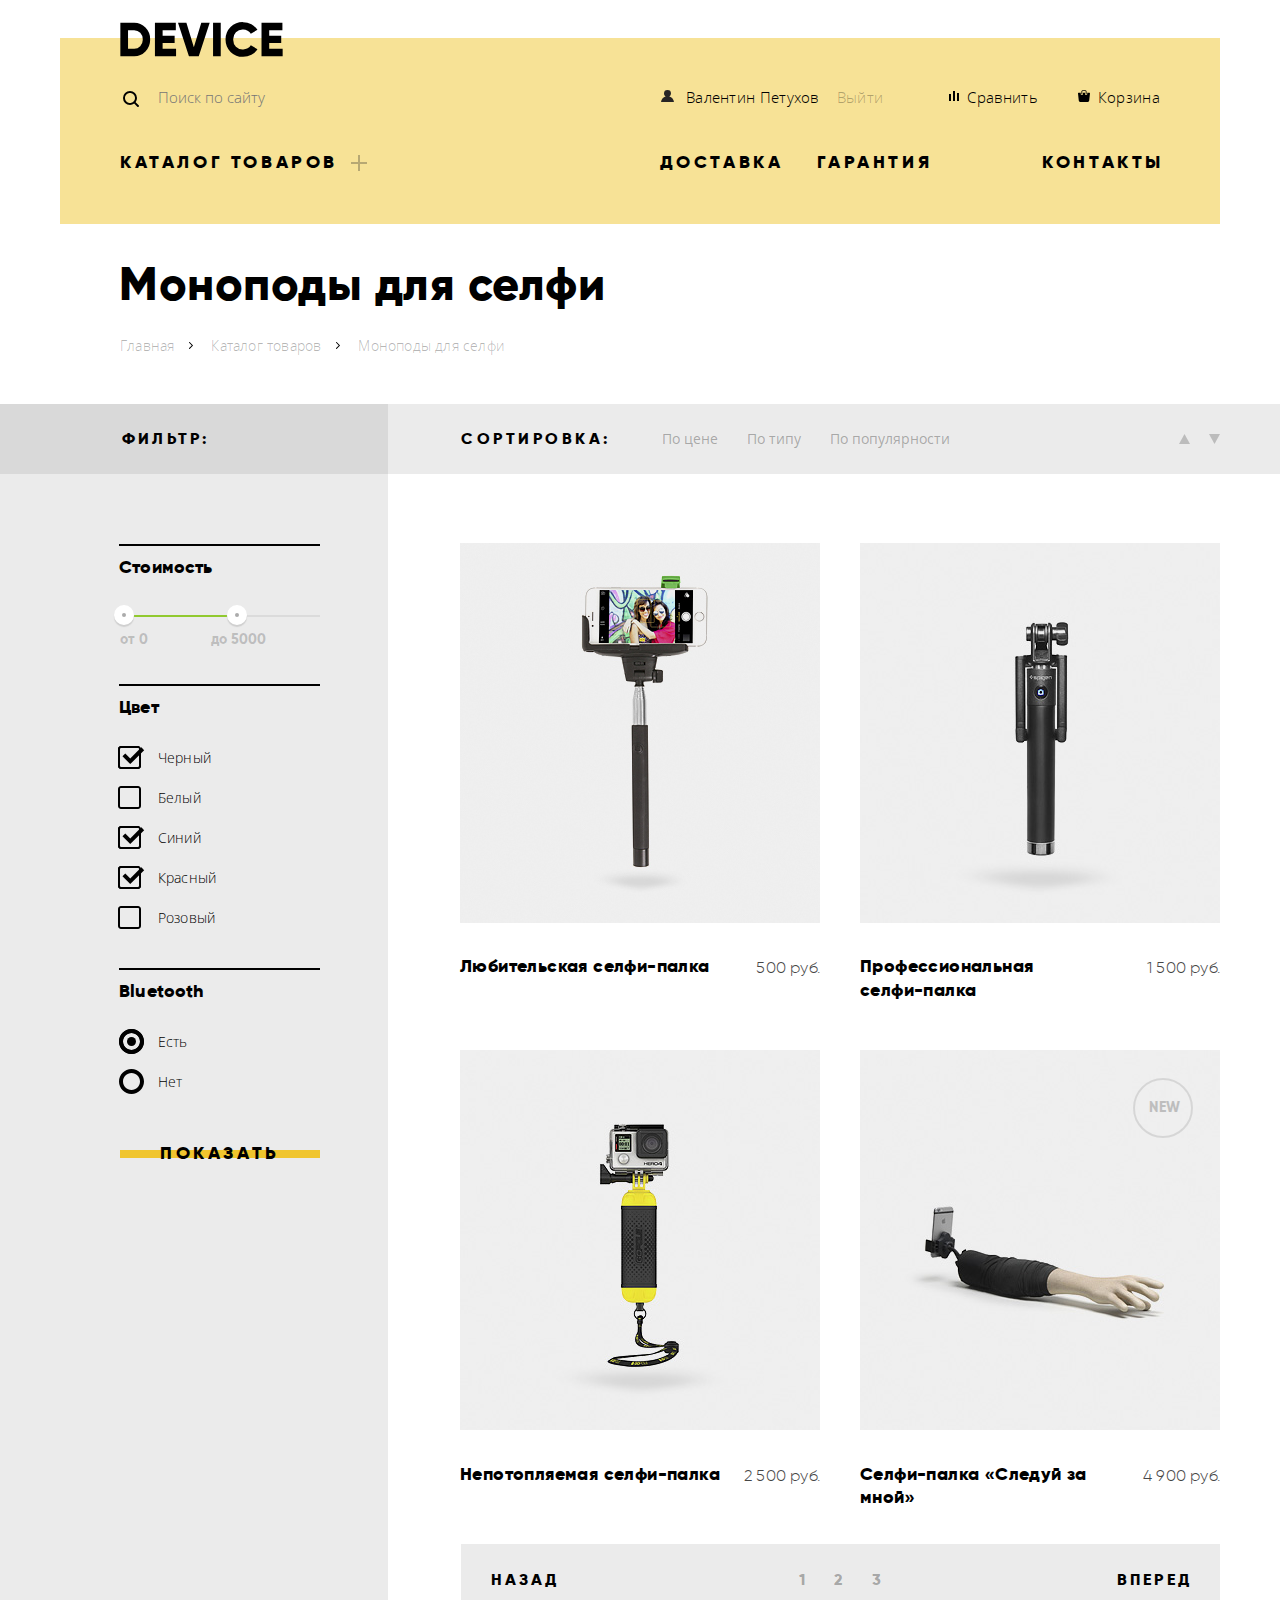
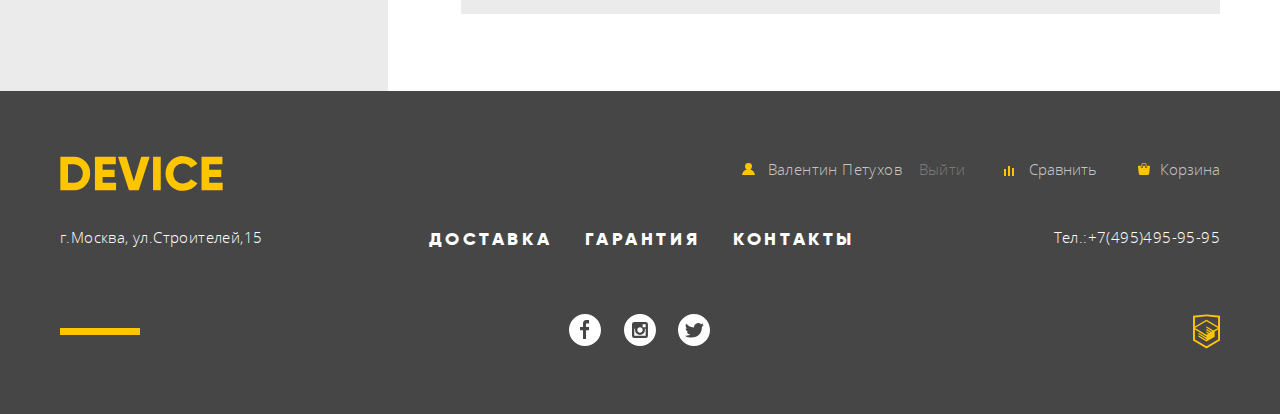
==== catalog.html @ 3aa91e77 "Update catalog.html" ====
<!DOCTYPE html>
<html lang="ru">

<head>
    <meta charset="utf-8">
    <title>Каталог товаров</title>
    <link href="https://fonts.googleapis.com/css?family=Open+Sans:300&display=swap&subset=cyrillic" rel="stylesheet">
    <link href="css/normalize.css" rel="stylesheet">
    <link href="css/style.css" rel="stylesheet">
</head>

<body>
    <header class="header">
        <div class="container-center">
            <nav class="header-navigation">
                <a href="index.html">
                    <img class="catalog-header-logo" src="img/logo-device.svg" width="163" height="35"
                        alt="logo device">
                </a>
                <div class="header-wrapper">
                    <form class="search" action="https://echo.htmlacademy.ru" method="post">
                        <input class="search-main" type="search" id="search-text" placeholder="Поиск по сайту">
                        <button class="search-button" type="submit">Найти</button>
                        <label class="search-label" for="search-text"></label>
                    </form>
                    <ul class="navigation-main">
                        <li class="logged">
                            <a href="user.html">Валентин Петухов</a>
                        </li>
                        <li class="login-entered">
                            <a href="login-enter.html">Выйти</a>
                        </li>
                        <li class="compare">
                            <a href="compare.html">Сравнить</a>
                        </li>
                        <li class="myitems">
                            <a href="myitems.html">Корзина</a>
                        </li>
                    </ul>
                </div>
                <ul class="site-navigation">
                    <li class="site-navigation-current">
                        <a class="site-navigation-current-plus" href="catalog.html">Каталог товаров</a>
                        <ul class="item-catalog-class">
                            <li class="item-catalog-first">
                                <a href="#">Виртуальная реальность</a>
                                <a href="catalog.html">Моноподы для селфи</a>
                                <a href="#">Экшн-камеры</a>
                            </li>
                            <li class="item-catalog-second">
                                <a href="#">Фитнес-браслеты</a>
                                <a href="#">Умные часы</a>
                            </li>
                            <li class="item-catalog-third">
                                <a href="#">Квадрокоптеры</a>
                            </li>
                        </ul>
                    </li>
                    <li class="about-delivery">
                        <a href="delivery.html">Доставка</a>
                    </li>
                    <li class="about-warranty">
                        <a href="warranty.html">Гарантия</a>
                    </li>
                    <li class="about-contacts">
                        <a href="contacts.html">Контакты</a>
                    </li>
                </ul>
            </nav>
        </div>
    </header>
    <main class="catalog-container">
        <div class="pagetree-container">
            <h1 class="page-title">Моноподы для селфи</h1>
            <ul class="pagetree">
                <li>
                    <a href="index.html">Главная</a>
                </li>
                <li>
                    <a href="catalog.html">Каталог товаров</a>
                </li>
                <li class="pagetree-current">
                    <a href="catalog.html">Моноподы для селфи</a>
                </li>
            </ul>
        </div>
        <div class="filters-catalog">
            <div class="filter-sorting-center">
                <div class="filters-name">
                    <b>Фильтр:</b>
                    <ul class="sorting">
                        <li class="sorting-name">
                            <p>Сортировка:</p>
                        </li>
                        <li>
                            <a href="#">По цене</a>
                        </li>
                        <li>
                            <a href="#">По типу</a>
                        </li>
                        <li>
                            <a href="#">По популярности</a>
                        </li>
                    </ul>
                    <div class="sorting-buttons">
                        <a href="#">
                            <svg xmlns="http://www.w3.org/2000/svg" width="11" height="10" viewBox="0 0 11 10">
                                <path d="M5.5 0L0 10h11z" />
                            </svg>
                        </a>
                        <a href="#">
                            <svg xmlns="http://www.w3.org/2000/svg" width="11" height="10" viewBox="0 0 11 10">
                                <path d="M5.5 10L0 0h11" />
                            </svg>
                        </a>
                    </div>
                </div>
            </div>
            <div class="filter-background-container">
                <div class="filters-container">
                    <section class="filters">
                        <h2 class="visually-hidden">Фильтр товаров</h2>
                        <form class="filter" method="get" action="https://echo.htmlacademy.ru">
                            <fieldset class="filter-item">
                                <legend>Стоимость</legend>
                                <div class="range-filter">
                                    <div class="range-controls">
                                        <div class="scale">
                                            <div class="bar"></div>
                                        </div>
                                        <div class="toggle toggle-min"></div>
                                        <div class="toggle toggle-max"></div>
                                    </div>
                                </div>
                                <div class="filter-range-price">
                                    <label class="filter-range-label  filter-range-label-min">от
                                        <input class="filter-range-input" type="text" name="min-price" value="0">
                                    </label>
                                    <label class="filter-range-label  filter-range-label-max">до
                                        <input class="filter-range-input" type="text" name="max-price" value="5000">
                                    </label>
                                </div>
                            </fieldset>
                            <fieldset class="colors">
                                <legend>Цвет</legend>
                                <ul>
                                    <li class="filter-option">
                                        <input class="visually-hidden filter-input filter-input-checkbox"
                                            type="checkbox" name="color" id="color-black" checked>
                                        <label for="color-black">Черный</label>
                                    </li>
                                    <li class="filter-option">
                                        <input class="visually-hidden filter-input filter-input-checkbox"
                                            type="checkbox" name="color" id="color-white">
                                        <label for="color-white">Белый</label>
                                    </li>
                                    <li class="filter-option">
                                        <input class="visually-hidden filter-input filter-input-checkbox"
                                            type="checkbox" name="color" id="color-blue" checked>
                                        <label for="color-blue">Синий</label>
                                    </li>
                                    <li class="filter-option">
                                        <input class="visually-hidden filter-input filter-input-checkbox"
                                            type="checkbox" name="color" id="color-red" checked>
                                        <label for="color-red">Красный</label>
                                    </li>
                                    <li class="filter-option">
                                        <input class="visually-hidden filter-input filter-input-checkbox"
                                            type="checkbox" name="color" id="color-pink">
                                        <label for="color-pink">Розовый</label>
                                    </li>
                                </ul>
                            </fieldset>
                            <fieldset class="bluetooth">
                                <legend>Bluetooth</legend>
                                <ul>
                                    <li class="filter-option">
                                        <input class="visually-hidden filter-input filter-input-radio" type="radio"
                                            name="product-Availability" value="have" id="filter-have" checked>
                                        <label for="filter-have">Есть</label>
                                    </li>
                                    <li class="filter-option">
                                        <input class="visually-hidden filter-input filter-input-radio" type="radio"
                                            name="product-Availability" value="donthave" id="filter-donthave">
                                        <label for="filter-donthave">Нет</label>
                                    </li>
                                </ul>
                            </fieldset>
                            <button type="submit" class="filter-button">
                                Показать
                            </button>
                        </form>
                    </section>
                    <section class="catalog">
                        <h2 class="visually-hidden">Список моноподов для селфи</h2>
                        <ul class="catalog-list">
                            <li class="catalog-item">
                                <p class="catalog-item-image">
                                    <a href="catalog-item.html">
                                        <img src="img/selfie-1.jpg" width="360" height="380"
                                            alt="Любительская селфи-палка">
                                    </a>
                                </p>
                                <div class="catalog-item-hover">
                                    <a class="btn" href="#">В корзину</a>
                                    <a class="catalog-item-add" href="#">Добавить к сравнению</a>
                                </div>
                                <div class="catalog-item-container">
                                    <h3>
                                        <a href="catalog-item.html">Любительская селфи-палка</a>
                                    </h3>
                                    <p class="catalog-item-price">
                                        <b>500 руб.</b>
                                    </p>
                                </div>
                            </li>
                            <li class="catalog-item">
                                <p class="catalog-item-image">
                                    <a href="catalog-item.html">
                                        <img src="img/selfie-2.jpg" width="360" height="380"
                                            alt="Профессиональная селфи-палка">
                                    </a>
                                </p>
                                <div class="catalog-item-hover">
                                    <a class="btn" href="#">В корзину</a>
                                    <a class="catalog-item-add" href="#">Добавить к сравнению</a>
                                </div>
                                <div class="catalog-item-container">
                                    <h3>
                                        <a href="catalog-item.html">Профессиональная<br>селфи-палка</a>
                                    </h3>
                                    <p class="catalog-item-price">
                                        <b>1 500 руб.</b>
                                    </p>
                                </div>
                            </li>
                            <li class="catalog-item">
                                <p class="catalog-item-image">
                                    <a href="catalog-item.html">
                                        <img src="img/selfie-3.jpg" width="360" height="380"
                                            alt="непотопляемая селфи-палка">
                                    </a>
                                </p>
                                <div class="catalog-item-hover">
                                    <a class="btn" href="#">В корзину</a>
                                    <a class="catalog-item-add" href="#">Добавить к сравнению</a>
                                </div>
                                <div class="catalog-item-container">
                                    <h3>
                                        <a href="catalog-item.html">Непотопляемая селфи-палка</a>
                                    </h3>
                                    <p class="catalog-item-price">
                                        <b>2 500 руб.</b>
                                    </p>
                                </div>
                            </li>
                            <li class="catalog-item new">
                                <p class="catalog-item-image">
                                    <a href="catalog-item.html">
                                        <img src="img/selfie-4.jpg" width="360" height="380"
                                            alt="Следуй за мной селфи-палка">
                                    </a>
                                </p>
                                <div class="catalog-item-hover">
                                    <a class="btn" href="#">В корзину</a>
                                    <a class="catalog-item-add" href="#">Добавить к сравнению</a>
                                </div>
                                <div class="catalog-item-container">
                                    <h3>
                                        <a href="catalog-item.html">Селфи-палка «Следуй за<br> мной»</a>
                                    </h3>
                                    <p class="catalog-item-price">
                                        <b>4 900 руб.</b>
                                    </p>
                                </div>
                            </li>
                        </ul>
                        <div class="page-number-container">
                            <ul class="page-number-buttons">
                                <li class="page-controls">
                                    <a class="back">Назад</a>
                                </li>
                                <li>
                                    <ul class="page-number">
                                        <li>
                                            <a href="#">1</a>
                                        </li>
                                        <li>
                                            <a href="#">2</a>
                                        </li>
                                        <li>
                                            <a href="#">3</a>
                                        </li>
                                    </ul>
                                </li>
                                <li class="page-controls">
                                    <a class="forward" href="#">Вперед</a>
                                </li>
                            </ul>
                        </div>
                    </section>
                </div>
            </div>
        </div>
    </main>
    <footer class="main-footer">
        <div class="footer-container-center">
            <div class="footer-navigation">
                <div class="footer-wrapper">
                    <a href="index.html">
                        <svg class="footer-logo footer-logo-catalog" width="163" height="35" xmlns="http://www.w3.org/2000/svg"
                            viewBox="0 0 164 35">
                            <path
                                d="m0.35 0.7v33.6h13.532a15.723 15.723 0 0 0 11.72-4.824 16.464 16.464 0 0 0 4.712-11.976 16.465 16.465 0 0 0-4.712-11.976 15.723 15.723 0 0 0-11.72-4.824zm7.733 26.208v-18.819h5.8a8.648 8.648 0 0 1 6.5 2.568 9.412 9.412 0 0 1 2.489 6.84 9.41 9.41 0 0 1-2.489 6.84 8.646 8.646 0 0 1-6.5 2.568h-5.8zm34.8-5.952h12.082v-7.3h-12.086v-5.567h13.291v-7.389h-21.024v33.6h21.265v-7.392h-13.532v-5.952zm36.343 13.344 11.019-33.6h-8.458l-7.491 24.72-7.491-24.72h-8.457l11.019 33.6zm14.4 0h7.733v-33.6h-7.733zm38.615-1.416a15.514 15.514 0 0 0 6.041-5.688l-6.67-3.84a7.488 7.488 0 0 1-3.165 3.024 9.874 9.874 0 0 1-4.664 1.1 9.594 9.594 0 0 1-7.177-2.736 9.907 9.907 0 0 1-2.682-7.248 9.908 9.908 0 0 1 2.682-7.248 9.594 9.594 0 0 1 7.177-2.736 9.914 9.914 0 0 1 4.64 1.08 7.6 7.6 0 0 1 3.189 3.048l6.67-3.84a15.881 15.881 0 0 0-6.09-5.688 17.419 17.419 0 0 0-8.409-2.088 17.12 17.12 0 0 0-17.592 17.472 17.12 17.12 0 0 0 17.589 17.476 17.519 17.519 0 0 0 8.458-2.088zm17.881-11.928h12.082v-7.3h-12.085v-5.567h13.29v-7.389h-21.022v33.6h21.264v-7.392h-13.532v-5.952z" />
                        </svg>
                    </a>
                    <ul class="footer-first-catalog">
                        <li class="login-entered-footer">
                            <a href="user.html">
                                <svg class="login-entered-footer-img" xmlns="http://www.w3.org/2000/svg" width="13"
                                    height="12" viewBox="0 0 13 12">
                                    <path fill="#ffc600"
                                        d="M.032 12h12.937c-.163-2.643-2.074-4.837-4.671-5.543a3.47 3.47 0 0 0 1.687-2.972 3.485 3.485 0 0 0-6.97 0c0 1.264.68 2.361 1.688 2.972C2.106 7.163.194 9.357.032 12z" />
                                    </svg>
                                Валентин Петухов
                            </a>
                        </li>
                        <li class="login-footer">
                            <a href="login-enter.html">Выйти</a>
                        </li>
                        <li class="compare-footer">
                            <a href="compare.html">
                                <svg class="compare-footer-img" xmlns="http://www.w3.org/2000/svg" width="10"
                                    height="10" viewBox="0 0 10 10">
                                    <path fill="#ffc600" d="M8 2h1.984v8H8zM0 3h1.984v7H0zM4 0h2v10H4z" /></svg>
                                Сравнить
                            </a>
                        </li>
                        <li class="myitems-footer">
                            <a href="myitems.html">
                                <svg class="myitems-footer-img" xmlns="http://www.w3.org/2000/svg" width="12"
                                    height="12" viewBox="0 0 12 12">
                                    <path fill="#ffc600"
                                        d="M11.864 3.017a.429.429 0 0 0-.327-.154H9.225V4.09c0 .563-.484 1.022-1.08 1.022-.594 0-1.078-.458-1.078-1.022V2.863H4.909V4.09c0 .563-.485 1.022-1.08 1.022-.595 0-1.078-.458-1.078-1.022V2.863H.438a.43.43 0 0 0-.327.154.472.472 0 0 0-.108.358l.776 7.134c.015.806.642 1.455 1.411 1.455h7.595c.77 0 1.396-.649 1.411-1.455l.776-7.134a.476.476 0 0 0-.108-.358z" />
                                    <path fill="#ffc600"
                                        d="M3.829 4.499c.239 0 .433-.184.433-.409V1.84c0-.632.672-1.022 1.295-1.022h1.079c.655 0 1.078.401 1.078 1.022v2.25c0 .225.194.409.431.409.239 0 .433-.184.433-.409V1.84C8.577.773 7.761 0 6.636 0H5.557c-1.19 0-2.159.826-2.159 1.84v2.25c0 .225.194.409.431.409z" />
                                    </svg>
                                Корзина
                            </a>
                        </li>
                    </ul>
                </div>
                <div class="footer-wrapper-second footer-wrap-helper">
                    <p class="adress">г.Москва, ул.Строителей,15</p>
                    <ul class="footer-second">
                        <li>
                            <a href="delivery.html">Доставка</a>
                        </li>
                        <li>
                            <a href="warranty.html">Гарантия</a>
                        </li>
                        <li>
                            <a href="contacts.html">Контакты</a>
                        </li>
                    </ul>
                    <a class="phone" href="tel:+74954959595">Тел.:+7(495)495-95-95</a>
                </div>
            </div>
            <div class="footer-wrapper-third">
                <div class="footer-social">
                    <ul class="footer-social-buttons">
                        <li>
                            <a class="social-button" href="#"><span class="vissualy-hidden">FaceBook</span>
                                <svg xmlns="http://www.w3.org/2000/svg" width="32" height="32" viewBox="0 0 32 32">
                                    <path fill="#FFF"
                                        d="M16 0C7.164 0 0 7.163 0 16s7.164 16 16 16c8.837 0 16-7.164 16-16S24.837 0 16 0zm4.062 9.455h-3.021v3.444h3.021v3.445h-3.021v8.61H14.02v-8.61H11v-3.445h3.021V9.455c0-1.902 1.353-3.445 3.021-3.445h3.021v3.445z" />
                                </svg>
                            </a>
                        </li>
                        <li>
                            <a class="social-button" href="#"><span class="vissualy-hidden">Instagram</span>
                                <svg xmlns="http://www.w3.org/2000/svg" width="32" height="32" viewBox="0 0 32 32">
                                    <g fill="#FFF">
                                        <path
                                            d="M20.916 16a4.938 4.938 0 1 1-9.877 0c0-.394.051-.773.138-1.14h-.897v6.838h11.396V14.86h-.897c.086.367.137.746.137 1.14z" />
                                        <path
                                            d="M15.978 18.659c1.466 0 2.659-1.193 2.659-2.659s-1.193-2.659-2.659-2.659c-1.466 0-2.659 1.193-2.659 2.659s1.192 2.659 2.659 2.659zM18.637 10.302h3.039v3.039h-3.039z" />
                                        <path
                                            d="M16 0C7.164 0 0 7.164 0 16c0 8.837 7.164 16 16 16 8.837 0 16-7.163 16-16 0-8.836-7.163-16-16-16zm7.955 21.698a2.285 2.285 0 0 1-2.279 2.279H10.279A2.285 2.285 0 0 1 8 21.698V10.302a2.286 2.286 0 0 1 2.279-2.279h11.396a2.286 2.286 0 0 1 2.279 2.279v11.396z" />
                                    </g>
                                </svg>
                            </a>
                        </li>
                        <li>
                            <a class="social-button" href="#"><span class="vissualy-hidden">Twitter</span>
                                <svg xmlns="http://www.w3.org/2000/svg" width="32" height="32" viewBox="0 0 32 32">
                                    <path fill="#FFF"
                                        d="M16 0C7.164 0 0 7.164 0 16c0 8.837 7.164 16 16 16 8.837 0 16-7.163 16-16 0-8.836-7.163-16-16-16zm7.944 12.809c-.251 6.516-3.463 10.832-10.992 10.702h-.486c-.447 0-4.543-.443-5.344-1.823 2.479.19 4.247-.406 5.12-1.136-1.048-.289-2.923-.461-3.251-2.848.384.104.618.221 1.299.113-1.307-.824-2.758-1.519-2.679-3.643.311.317 1.164.518 1.46.457-.768-.233-2.149-3.244-.974-4.781 1.984 1.79 4.075 3.482 7.804 3.643.227-2.214 1.24-3.699 3.168-4.325 1.84-.479 3.255.26 3.901 1.138.737-.224 1.453-.466 2.193-.685-.004.833-.569 1.463-.935 1.709.747.165 1.423-.475 1.423-.475-.184.963-1.094 1.725-1.707 1.954z" />
                                </svg>
                            </a>
                        </li>
                    </ul>
                </div>
                <div class="htmlacademy">
                    <a href="https://htmlacademy.ru"><img src="img/logo-html.svg" width="27" height="35"
                            alt="академия"></a>
                </div>
            </div>
        </div>
    </footer>
</body>

</html>
---- css/style.css ----
@font-face {
font-family: "Gilroy";
    src: url("../fonts/web/gilroyextrabold.woff2") format("woff2"); 
    font-weight: 800; 
}
@font-face {
font-family: "GilroyLight";
    src: url("../fonts/web/gilroylight.woff2") format("woff2");  
    font-weight: 300; 
}

@font-face {
font-family: "OpenSans";
    src: url("../fonts/web/opensans.woff2") format("woff2"); 
    font-weight: 400; 
}

@font-face {
font-family: "OpenSans";
    src: url("../fonts/web/opensanslight.woff2") format("woff2"); 
    font-weight: 300; 
}

body {
    padding:0;
    margin:0;
    font-family:"Gilroy", Arial , sans-serif;
    font-weight: 800;
    color:#000000;

    background-color:white;
}

a {
    text-decoration: none;
}

.navigation-main {
    font-family: "OpenSans", Arial , sans-serif;
    font-size:15px;
    line-height: 2;
    letter-spacing: 0.3px;
    text-align: left;
    font-weight:300; 
}

.navigation-main a:hover {
    color:rgba(0, 0, 0, 0.6);
    opacity:0.6;
}

.navigation-main a:focus {
    color:rgba(0, 0, 0, 0.3);
    opacity:0.3;
}

.site-navigation {
    font-size:18px;
    line-height:1.33;
    letter-spacing:3.6px;
    text-align:left;
    text-transform:uppercase;
}
.site-navigation a:hover {
    color:rgba(0, 0, 0, 0.6);
}
.site-navigation a:focus {
    color:rgba(0, 0, 0, 0.3);
}

.item-catalog-class {
    font-family: "OpenSans", Arial , sans-serif;
    font-size:15px;
    line-height:2.4;
    letter-spacing:0.2px;
    text-align:left;
    font-weight:300;
    text-transform:none;
    color:#000000;
}
.item-catalog-class a:hover {
    color:rgba(0, 0, 0, 0.6);
}
.item-catalog-class a:focus {
    color:rgba(0, 0, 0, 0.3);
}

.vissualy-hidden {
    display:none;
}
.visually-hidden {
    display:none;
}

.navigation-main,
.site-navigation,
.item-catalog-class,
.footer-first,
.footer-first-catalog,
.footer-second,
.footer-social-buttons {
    list-style:none;
}

.navigation-main a,
.site-navigation a,
.item-catalog-class a,
.footer-first a,
.footer-first-catalog a,
.footer-second a,
.footer-social-buttons a,
.button-contact-us,
.button-about-us,
.info a {
    color:#000000;
}

.contacts-map,
.about-us {
    text-align:left;
}

.about-us h3,
.contacts-map h3 {
    font-size:47px;
    line-height: 1.02;
    letter-spacing: 0.5px;
    text-align: left;
}

.about-us-first {
    font-family: "OpenSans", Arial , sans-serif;
    font-size:15px;
    line-height:2;
    text-align:left;
    font-weight:300;
    color:#464646;

    margin:0;
    padding:0;
    padding-top:43px;
    width:462px;
}

.about-us-second {
    font-family: "OpenSans", Arial , sans-serif;
    font-size:15px;
    line-height:2;
    text-align:left;
    font-weight:300;
    color:#464646;

    display:block;
    width:475px;
    margin:0;
    padding:0;
    padding-top:30px;
}

.contacts-map p {
    font-family: "OpenSans", Arial , sans-serif;
    font-size:15px;
    line-height:2;
    text-align:left;
    font-weight:300;
    color:#464646;

    margin:0;
    padding:0;
    margin-top:4px;
}

.delivery-company {
    font-family: "Gilroy", Arial , sans-serif;
    text-align:left;
    font-size:16px;
    line-height: 2.5;
    list-style:none;

    margin:0;
    padding:0;
    margin-top:65px;
    padding-left:36px;
}

.button-contact-us,
.button-about-us {
    font-size: 18px;
    line-height: 1.33;
    letter-spacing: 3.6px;
    text-align: center;
    text-transform:uppercase;
}

.button-contact-us:hover,
.button-about-us:hover {
    background:#f0c52e;
}

.button-contact-us:focus,
.button-about-us:focus {
    color:rgba(0, 0, 0, 0.3);
    background:#f0c52e;
}

.main-footer {
    min-height:323px;
    color:#ffffff;
    background-color:#464646;
}

.footer-first a,
.footer-first-catalog a {
    font-family: "OpenSans", Arial , sans-serif;
    font-size: 15px;
    font-weight: 300;
    line-height: 2.4;
    text-align: left;
    color: rgba(255, 255, 255, 0.7);
}
.footer-first a:hover,
.footer-first-catalog a:hover {
    color:#ffffff;
    opacity: 0.6;
}
.footer-first a:focus,
.footer-first-catalog a:focus {
    color:rgba(255, 255, 255, 0.3);
    opacity: 0.3;
}

.footer-second a {
    font-family: "Gilroy", Arial , sans-serif;
    font-size: 18px;
    font-weight: 800;
    line-height: 1.33;
    letter-spacing: 3.6px;
    text-align: left;
    color:#ffffff;
    text-transform:uppercase;

    margin-right: 28px;
    margin-left: 5px;
}

.footer-second a:hover {
    color:rgba(255, 255, 255, 0.6);
}

.footer-second a:focus {
    color:rgba(255, 255, 255, 0.3);
}

.footer-social {
    margin-left:auto;
}

.phone {
    font-family: "OpenSans", Arial , sans-serif;
    font-size: 15px;
    font-weight: 300;
    line-height: 2;
    text-align: right;
    color:#ffffff;
    letter-spacing: 0.4px;
}

.phone:hover {
    opacity:0.6;
}

.phone:focus {
    opacity:0.3;
}

.adress {
    font-family: "OpenSans", Arial , sans-serif;
    font-size: 15px;
    font-weight: 300;
    line-height: 2;
    text-align: left;
    color:#ffffff;
    letter-spacing: 0.4px;
}

.login-entered a {
    color:rgba(0, 0, 0, 0.3);
}

.login-entered-footer a {
    color:rgba(255, 255, 255, 0.7);
}

.page-title {
    font-size: 47px;
    line-height: 1.02;
    letter-spacing: 0.5px;
    text-align: left;
}

.pagetree  {
    font-family: "OpenSans", Arial , sans-serif;
    font-size: 14px;
    font-weight: 300;
    line-height: 1.71;
    letter-spacing: 0.2px;
    text-align: left;
    color: rgba(0, 0, 0, 0.3);

    display:flex;
    justify-content: flex-start;
    flex-wrap: wrap;

    margin:0;
    padding:0;
    margin-top:25px;
    margin-bottom:46px;
    margin-left:60px;
}

.pagetree a:hover {
    color:rgba(0, 0, 0, 0.6);
}

.pagetree a:focus{
    color:rgba(0, 0, 0, 0.1);
}

.pagetree a,
.catalog-list a {
    color:#000000;
}

.pagetree,
.catalog-list,
.filter-option {
    list-style:none;
}

legend {
    font-size: 18px;
    line-height: 1.33;
    letter-spacing: 0.2px;
    text-align: left;
}

.filter-button {
    font:inherit;
    vertical-align: middle;
    text-transform: uppercase;
    border: none;
    font-size: 18px;
    letter-spacing: 3.6px;
    text-align: center;
    cursor:pointer;

    outline:none;

    background: linear-gradient(to bottom, #ebebeb 17px,#f0c52e 17px,#f0c52e 25px,#ebebeb 25px);

    margin:0;
    padding:0;
    width:200px;
    height:40px;
    margin-top:31px;
    margin-left:60px;
}

.filter-button:hover {
    background:#f0c52e;
}

.filter-button:focus {
    background:#f0c52e;
    color:rgba(0, 0, 0, 0.3);
}

.catalog-item h3 {
    font-size: 18px;
    line-height: 1.33;
    letter-spacing: 0.4px;
    text-align: left;
    
    margin:0;
    padding:0;
    margin-top:28px;
}

.catalog-item-price {
    font-family:"GilroyLight", Arial , sans-serif;
    font-size: 16px;
    font-weight: 300;
    line-height: 1.5;
    letter-spacing: 0.2px;
    text-align: right;
    color:#464646;

    margin:0;
    padding:0;
    margin-top:29px;
}

.login-footer a {
    font-size: 15px;
    font-weight: 300;
    line-height: 2.4;
    letter-spacing: 0.2px;
    text-align: left;
    color:rgba(255, 255, 255, 0.3);
}
/*main*/

.first-slide b,
.second-slide b,
.third-slide b {
    font-family: "Gilroy", Arial , sans-serif;
    font-size: 47px;
    font-weight: 800;
    line-height: 1.19;
    letter-spacing: 0.5px;
    text-align: left;
    color: #000000;
}

.first-slide p,
.second-slide p,
.third-slide p {
    font-family: "OpenSans", Arial , sans-serif;
    font-size: 15px;
    font-weight: 300;
    line-height: 2;
    letter-spacing: 0.2px;
    text-align: left;
    color: #464646;
}

.slide-navigation ul {
    list-style:none;
}

.specification {
    list-style:none;
}

.more-info {
    font-family: "Gilroy", Arial , sans-serif;
    font-size: 18px;
    font-weight: 800;
    line-height: 1.33;
    letter-spacing: 3.6px;
    text-align: center;
    color: #000000;
    text-transform:uppercase;

    display:block;
    margin:0;
    padding:0;
    width:220px;
    height:32px;
    padding-top:9px;
    padding-left:2px;

    background: linear-gradient(to bottom, white 17px,#f0c52e 17px,#f0c52e 25px,white 25px);
}


.more-info:hover {
    background:#f0c52e;
}

.more-info:focus {
    color:rgba(0, 0, 0, 0.3);
    background:#f0c52e;

}
.specification b {
    font-family:"GilroyLight", Arial , sans-serif;
    font-size: 36px;
    font-weight: 300;
    line-height: 1.33;
    letter-spacing: 0.4px;
    text-align: left;
    color: #000000;
}

.specification p {
    font-family: "OpenSans", Arial , sans-serif;
    font-size: 13px;
    font-weight: 300;
    line-height: 1.54;
    letter-spacing: 0.1px;
    text-align: left;
    color: #464646;
}

/*center*/

.body {
    width:100%;
    margin:0 auto;
}
.container-center {
    width:1160px;
    margin:0 auto;
}
.shop-slides {
    counter-reset: section;

    background: linear-gradient(to bottom, #f7e296 0px,#f7e296 127px,white 127px,white 100%);
    position:relative;
}

.shop-slides:after  {
    content: "";
    background:#ffffff;
    position: absolute;
    top: 54px;
    right: 460px;
    
    width: 100px; 
    height: 7px;   
}

/* сетка header*/

.header-navigation {
    display:flex;
    flex-direction:column;
    background: linear-gradient(to bottom, white 38px,#f7e296 38px,#f7e296 60px);

    padding-left:60px;
    padding-right:60px;
    min-height:210px;
}

.main-header-logo {
    display:block;

    margin-bottom:16px;
    margin-top:20px;
}

.catalog-header-logo {
    display:block;

    margin-bottom:14px;
    margin-top:22px;
}

.catalog-header-logo:hover {
    opacity: 0.6;
}

.catalog-header-logo:focus {
    opacity: 0.3;
}

.header-wrapper {
    display:flex;
    flex-direction:row;
    justify-content:space-between;
}

.site-navigation {
    display:flex;
    flex-direction:row;
    justify-content:space-between;

    margin:0;
    padding:0;
    width:1044px;
    margin-top:31px;
    margin-right:auto;
}
.search {
    display:block;
    
    margin:0;
    padding:0;
}
.navigation-main {
    display:flex;
    flex-direction:row;
    justify-content:space-between;

    margin:0;
    padding:0;
    margin-top:11px;
    width:491px;
}

.myitems {
    position:relative;

    margin-left:60px;
}

.myitems a:before {
    content: "";
    background:url("../img/cart.svg");
    position: absolute;
    top: 8px;
    right: 70px;

    width: 12px; 
    height: 12px;   
}

.compare {
    position:relative;

    margin-left:auto;
}

.compare a:before {
    content: "";
    background:url("../img/compare.svg");
    position: absolute;
    top: 9px;
    right: 79px;
    
    width: 10px; 
    height: 10px;   
}

.login-enter {
    position:relative;

    margin-left:17px;
}

.logged a {
    position:relative;
}

.login-enter a:before {
    content: "";
    background:url("../img/user.svg");
    position: absolute;
    top: 8px;
    right: 58px;

    width: 13px; 
    height: 12px;   
}

.contacts-main,
.about-contacts {
    margin-left:110px;
}

.warranty-main,
.about-warranty {
    margin-left:34px;
}

.delivery-main,
.about-delivery {
    margin-left:auto;
}

.catalog-main,
.site-navigation-current {
    display:block;

    position:relative;

    margin:0;
    padding:0;
}

.catalog-main-plus:hover + .item-catalog-class,
.site-navigation-current-plus:hover + .item-catalog-class {
    display:flex;
}

.catalog-main-plus::before,
.site-navigation-current-plus::before {
    content: "";
    background:url("../img/plus.svg");
    position: absolute;
    top: 4px;
    right: -29px;
    
    width: 16px; 
    height: 16px; 

    opacity: 0.3;
}

.item-catalog-class {
    position:absolute;
    display:none;

    left:-60px;

    z-index:1;

    margin:0;
    padding:0;
    padding-top:20px;
    width:1160px;
    padding-bottom:36px;

    background-color:#f7e296;
}

.item-catalog-first {
    margin-left:60px;
}

.item-catalog-second {
    margin-left:56px;
}

.item-catalog-third {
    margin-left:75px;
}

.item-catalog-first a {
    display:block;

    margin:0;
    padding:0;
}
.item-catalog-second a {
    display:block;

    margin:0;
    padding:0;
}

.item-catalog-third a {
    display:block;

    margin:0;
    padding:0;
}
/*сетка main*/

.first-slide {
    display:flex;
    flex-direction:row;
    display:none;
    position:relative;
}

.first-slide:before {
    content: "01";
    position: absolute;
    font-family: "Gilroy", Arial , sans-serif;
    font-size: 179px;
    font-weight: 800;
    line-height: 1;
    letter-spacing: 1.8px;
    text-align: right;
    color: white;

    top: -9px;
    right: 46px;
}

.second-slide {
    display:flex;
    flex-direction:row;
    display:none;
    position:relative;
}

.second-slide:before {
    content: "02";
    position: absolute;
    font-family: "Gilroy", Arial , sans-serif;
    font-size: 179px;
    font-weight: 800;
    line-height: 1;
    letter-spacing: 1.8px;
    text-align: right;
    color: white;

    top: -9px;
    right: 46px;
}

.third-slide {
    display:flex;
    flex-direction:row;
    display:none;
    position:relative;
}

.third-slide:before {
    content: "03";
    position: absolute;
    font-family: "Gilroy", Arial , sans-serif;
    font-size: 179px;
    font-weight: 800;
    line-height: 1;
    letter-spacing: 1.8px;
    text-align: right;
    color: white;

    top: -9px;
    right: 46px; 
}

.slider-1 {
    display:block;

    margin:0;
    padding:0;
    margin-left:90px;
    margin-top:5px;
}

.slider-2 {
    display:block;

    margin:0;
    padding:0;
    margin-left:115px;
    margin-top:17px;
}

.slider-3 {
    display:block;

    margin:0;
    padding:0;
    margin-left:30px;
    margin-top:70px;
}

.slide-wrapper1 {
    display:flex;
    flex-direction:column;

    margin-left:125px;
    margin-right:60px;
    margin-top:83px;
}

.slide-wrapper2 {
    display:flex;
    flex-direction:column;

    margin-left:139px;
    margin-right:67px;
    margin-top:85px;
}

.slide-wrapper3 {
    display:flex;
    flex-direction:column;

    z-index:1;

    margin-left:43px;
    margin-right:24px;
    margin-top:85px;
}

.specs-third-slider {
    margin-right:154px;
}

.slide-wrapper1 b,
.slide-wrapper1 p,
.slide-wrapper2 b,
.slide-wrapper2 p,
.slide-wrapper3 b,
.slide-wrapper3 p {
    display:block;

    margin:0;
    padding:0;
}

.slide-wrapper1 p,
.slide-wrapper2 p,
.slide-wrapper3 p {
    margin-top:20px;
    margin-bottom:41px;
}

.slide-navigation ul {
    display:flex;

    width:78px;
    margin:0;
    padding:0;
 }
 
.specification {
    display:flex;
    justify-content:space-between;

    margin:0;
    padding:0;
    width:429px;
    margin-top:50px;
}

.specification p {
    margin-top:8px;
    margin-bottom:62px;
}

.navigation-bar-icons {
    list-style:none;
    display:flex;
    flex-direction:row;
    justify-content:space-between;

    margin:0;
    padding:0;
    margin-top:52px;
}
.navigation-bar-img {
    position:relative;
    display:block;

    background: linear-gradient(to bottom, #f7e296 0px,#f7e296 160px,white 160px,white 238px);

    width:160px;
    height:238px;
}

.navigation-bar-img:hover {
    background: linear-gradient(to bottom, #f0c52e 0px,#f0c52e 160px,white 160px,white 238px);
}

.navigation-bar-img:focus {
    background: linear-gradient(to bottom, #f0c52e 0px,#f0c52e 160px,white 160px,white 238px);
}

.navigation-bar-img:focus::before {
    opacity:0.3;
}

.navigation-bar-name {
    font-family: "Gilroy", Arial , sans-serif;
    font-size: 18px;
    font-weight: 800;
    line-height: 1.33;
    text-align: left;
    color: #000000;
    letter-spacing: 0.18px;

    display:block;

    margin:0;
    padding:0;
    width:160px;
    padding-top:194px;
}

.services {
    margin-top:80px;
    height:393px;

    background: linear-gradient(to bottom, white 105px,#e5e5e5 105px,#e5e5e5 293px);
}

.services-wrapper {
    margin:auto;
    display:flex;
    position:relative;

    width:1160px;

}

.services-wrapper:before {
    content: "";
    background:#000000;
    position: absolute;
    top: 5px;
    right: 876px;
    
    width: 7px; 
    height: 319px;   
}

.services-info {
    display:flex;

    width:876px;
}

.services-buttons ul,
.services-info {
    list-style:none;
}

.services-buttons {
    width:278px;
}

.services-buttons li {
    height:40px;

    margin-bottom:24px;
}

.services-button {
    display:inline-block;
    font-family: "Gilroy", Arial , sans-serif;
    font-size: 18px;
    font-weight: 800;
    line-height: 1.33;
    letter-spacing: 3.6px;
    text-align: left;
    text-transform:uppercase;
    color: #000000;

    box-sizing:border-box;
    border:none;

    outline:none;

    cursor:pointer;

    height:40px;
    margin-top:7px;
}

.services-wrapper ul {
    margin:0;
    padding:0;

    margin-top:79px;
}

.delivery-info {
    display:none;
    position:relative;
    margin:0;
    padding:0;
    margin-left:124px;
    padding-right:324px;
}

.delivery-info::after {
    content:"";
    position:absolute;

    width:136px;
    height:164px;

    bottom:16px;
    right:60px;


    background:url("../img/delivery.svg") no-repeat;
}

.warranty-info::after {
    content:"";
    position:absolute;

    width:171px;
    height:194px;

    bottom:9px;
    right:40px;

    background:url("../img/warranty.svg") no-repeat;
}

.credit-info::after {
    content:"";
    position:absolute;

    width:156px;
    height:186px;

    bottom:19px;
    right:65px;

    background:url("../img/credit.svg") no-repeat;
}

.warranty-info {
    display:none;
    position:relative;
    margin:0px;
    padding:0;
    margin-left:124px;
    padding-right:324px;
}

.credit-info {
    display:none;
    position:relative;
    margin:0px;
    padding:0;
    margin-left:124px;
    padding-right:324px;
}

.delivery-button {
    padding-left:20px;
    width:160px;
    padding-top:7px;

    background: linear-gradient(to bottom, white 16px,#f0c52e 16px,#f0c52e 24px,#e5e5e5 24px);
}

.warranty-button {
    padding-left:25px;
    width:160px;
    padding-top:8px;

    background: linear-gradient(to bottom, #e5e5e5 16px,#f0c52e 16px,#f0c52e 24px,#e5e5e5 24px);
}

.credit-button {
    padding-left:38px;
    width:160px;
    padding-top:8px;

    background: linear-gradient(to bottom, #e5e5e5 16px,#f0c52e 16px,#f0c52e 24px,#e5e5e5 24px);
}

.warranty-button:hover,
.delivery-button:hover,
.credit-button:hover {
    background:#f0c52e;
}

#services-control-1:checked ~ .services-buttons .delivery-button,
#services-control-2:checked ~ .services-buttons .warranty-button,
#services-control-3:checked ~ .services-buttons .credit-button {
    width:278px;
    background:#000000;
    color:#f7e184;
}

#services-control-2:checked ~ .services-info .warranty-info,
#services-control-3:checked ~ .services-info .credit-info,
#services-control-1:checked ~ .services-info .delivery-info,
#services-control-2:checked ~ .services-info .warranty-info,
#services-control-3:checked ~ .services-info .credit-info {
  display: block;
}

.delivery-info h3,
.warranty-info h3,
.credit-info h3 {
    font-family: "Gilroy", Arial , sans-serif;
    font-size: 47px;
    line-height: 1.02;
    letter-spacing: 0.5px;
    text-align: left;
    color: #000000;

    margin:0;
    padding:0;
}

.delivery-info p,
.warranty-info p,
.credit-info p {
    font-family: "OpenSans", Arial , sans-serif;
    font-size: 15px;
    font-weight: 300;
    line-height: 2;
    letter-spacing: 0.2px;
    text-align: left;
    color: #464646;

    margin-top:30px;
}

.partners {
    width:1160px;
    margin:0 auto;
}

.partners-logo {
    list-style:none;
    display:flex;
    justify-content:space-between;

    margin:0;
    padding:0;
    margin-top:94px;
}

.logo-1:hover {
    background-image: url("../img/logo-1-1.png");
    width:260px;
    height:100px;
}

.logo-2:hover {
    background-image: url("../img/logo-2-2.png");
    width:260px;
    height:100px;
}

.logo-3:hover {
    background-image: url("../img/logo-3-3.png");
    width:260px;
    height:100px;
}

.logo-4:hover {
    background-image: url("../img/logo-4-4.png");
    width:260px;
    height:100px;
}

.contact-information {
    display:flex;
    justify-content:space-between;
    position:relative;

    margin-top:143px;
    height:602px;
}

.contact-information:after {
    content: "";
    background:#000000;
    position: absolute;
    top: -53px;
    right: 1080px;
    
    width: 80px; 
    height: 7px;   
}

.contact-information:before {
    content: "";
    background:#000000;
    position: absolute;
    top: -53px;
    right: 480px;
    
    width: 80px; 
    height: 7px;   
}

.about-us {
    display:flex;
    flex-direction:column;
    justify-content:space-between;

    height:504px;
}

.contacts-map {
    display:flex;
    flex-direction:column;
    justify-content:space-between;

    width:562px;
    height:562px;
}

.about-us h3,
.contacts-map h3 {
    display:block;

    margin:0;
    padding:0;
}

.button-about-us {
    margin-right:auto;
    margin-top:55px;
    margin-left:2px;
    padding-bottom:10px;
    padding-top:8px;
    cursor:pointer;

    background: linear-gradient(to bottom, white 16px,#f0c52e 16px,#f0c52e 24px,white 24px);

    width:260px;
    height:22px;
}

.button-contact-us {
    margin-top:26px;
    margin-right:auto;
    margin-bottom:42px;
    margin-left:4px;
    padding-top:8px;
    cursor:pointer;

    background: linear-gradient(to bottom, white 16px,#f0c52e 16px,#f0c52e 24px,white 24px);

    width:260px;
    height:32px;
}

.footer-container-center {
    display:flex;
    flex-direction:column;
    position:relative;

    width:1160px;
    margin:0 auto;
    padding-top:60px;
}

.footer-container-center:after {
    content: "";
    background:#ffc600;
    position: absolute;
    top: 237px;
    right: 1080px;
    
    width: 80px; 
    height: 7px;   
}

.footer-wrapper {
    display:flex;
    justify-content:space-between;
}

.footer-first {
    display:flex;
    justify-content:space-between;

    min-width:298px;
    margin:0;
    padding:0;
}

.footer-wrapper-second {
    display:flex;
    justify-content:space-between;

    margin-top:30px;
}

.footer-wrap-helper {
    margin-top:27px;
}

.footer-second {
    display:flex;
    justify-content:space-between;

    width:423px;
    margin:0;
    padding:0;
    margin-top:6px;
    margin-right:46px;
}

.footer-wrapper-third {
    display:flex;

    margin-top:62px;
}

.adress,
.phone {
    display:block;
    
    margin:0;
    padding:0;
}

.htmlacademy {
    margin-left:483px;
}

.htmlacademy:hover {
    opacity: 0.6;
}

.htmlacademy:focus {
    opacity: 0.3;
}

.footer-social-buttons {
    display:flex;
    justify-content:space-between;
    flex-wrap: wrap;

    width:141px;
    margin:0;
    padding:0;
}

.social-button:focus {
  opacity:0.1;
}

.social-button:hover {
    opacity:0.6;
}

.login-entered,
.login-entered-footer {
    margin-left:18px;
}

.footer-first-catalog {
    display:flex;
    justify-content:flex-end;

    min-width:451px;
    margin:0;
    padding:0;
}

.catalog-container {
    width:100%;
}

.page-title {
    display:block;

    margin:0;
    padding:0;
    margin-left:59px;
    padding-top:51px;
}

.pagetree a {
    position: relative;

    margin-right: 37px;
}

.pagetree-current a::after {
    display:none;
}

.pagetree a::after {
    content: "";
    background: url("../img/nav-arrow.svg");
    position: absolute;
    top: 6px;
    right: -19px;

    width: 4px; 
    height: 7px; 
}

.pagetree-container {
    width:1160px;
    margin:0 auto;

    background:linear-gradient(to bottom, #f7e296 0px,#f7e296 14px, white 14px,white 100%);
}

.filters-catalog {
    display:flex;
}

.catalog-list {
    display:flex;
    flex-wrap:wrap;
    flex-direction:row;
    justify-content: flex-end;

    padding:0;
    margin:0;
    height:960px;

}

.catalog-item {
    position:relative;
    
    margin-left:40px;
    margin-bottom:47px;
}

.catalog-item-container {
    display:flex;
    justify-content:space-between;
}

.catalog {
    width:972px;
    margin-top:69px;
}

.pagetree a {
    color: rgba(0, 0, 0, 0.3);
}

.filters-catalog {
    display:flex;
    flex-direction:column;
}

.filters-container {         
    width:1160px;
    margin:0 auto;
    display:flex;
    flex-direction:row;
    height:1217px;
}

.filters {
    position:relative; 
}

.filter-item legend::before,
.colors legend::before,
.bluetooth legend::before {
    content: "";
    background:#000000;
    position: absolute;
    bottom: 34px;
    
    width: 201px; 
    height: 2px;  
}

.filters::after {          
    content: "";                          
    position: absolute;
    top: 0;
    right: 0;
    bottom: 0;
    left: 0;
    z-index: -1;
    margin-left: calc(50% - 50vw);
    background-color: #ebebeb;
}

.filters::before {          
    content: "";                          
    position: absolute;
    top: 0;
    right: 0;
    bottom: 0;
    left: 0;
    z-index: -1;;
    width:328px;
    background-color: #ebebeb;
}


.filters-name {
    display:flex;
    position:relative;

    width:1160px;
    margin:0 auto;
}

.filters-name b::before {
    content: "";
    position: absolute;
    top: 0;
    right: 0;
    bottom: 0;
    left: 0;
    z-index: -1;
    margin-left: calc(50% - 50vw);
    background-color: #d9d9d9;
}

.filter-sorting-center {
    background-color: #ebebeb;
    width:100%;
    z-index:1;
}

.filters-name b {
    font-family: "Gilroy", Arial , sans-serif;
    font-size: 16px;
    font-weight: 800;
    line-height: 1.5;
    letter-spacing: 3.2px;
    text-align: left;
    color:#000000;
    text-transform: uppercase;

    position:relative;

    flex-shrink:0;

    background-color: #d9d9d9;

    width:266px;
    padding-left:62px;
    padding-top:23px;
    padding-bottom:23px;
}

.sorting {
    list-style:none;
    padding:0;
    margin:0;
    display:flex;
    justify-content:space-between;
    flex-shrink:1;
    align-items:center;

    margin-left:73px;
}

.sorting li {
    align-items:center;
}

.sorting-name {
    font-family: "Gilroy", Arial , sans-serif;
    font-size: 16px;
    font-weight: 800;
    line-height: 1.5;
    letter-spacing: 3.5px;
    text-align: left;
    color:#000000;
    text-transform: uppercase;

    margin-right:51px;
}

.sorting-buttons {
    display:flex;
    justify-content:space-between;
    align-items:center;

    width:41px;
    margin-left:auto;
}

.sorting-buttons a {
    fill:rgba(0, 0, 0, 0.2);
}

.sorting-buttons a:hover {
    fill:rgba(0, 0, 0, 0.4);
}

.sorting-buttons a:focus {
    fill:#231F20;
}

.sorting a {
    font-family: "OpenSans", Arial , sans-serif;
    font-size: 14px;
    font-weight: 400;
    line-height: 1.29;
    text-align: left;
    color: rgba(0, 0, 0, 0.3);

    display:block;

    margin-right:29px;
}

.sorting a:hover {
    color: rgba(0, 0, 0, 0.6);
}

.sorting a:focus {
    color: #000000;
}

.filter-center-container {
    width:1160px;
    margin:0 auto;
}

.page-number-buttons {
    list-style:none;
    display:flex;
    justify-content:space-between;

    margin:0;
    padding:0;
}

.page-number-buttons a {
    font-family: "Gilroy", Arial , sans-serif;
    font-size: 16px;
    font-weight: 800;
    line-height: 1.5;
    letter-spacing: 3.2px;
    color: #000000;
    text-transform:uppercase;
}

.page-number {
    list-style:none;
    display:flex;
    justify-content:space-between;

    margin:0;
    padding:0;
    width:86px;
    margin-left:2px;
    margin-top:24px;
}

.page-number a {
    color: rgba(0, 0, 0, 0.3);
}

.page-number a:hover {
    color: rgba(0, 0, 0, 0.6);
}

.page-number a:focus {
    color:#000000;
}

.page-controls {
    text-align:center;

    width:136px;
    height:70px;
}

.page-controls a {
    display:block;
    padding-top:24px;
    padding-bottom:22px;
}

.page-controls a:hover {
    background-color:#d9d9d9;
}

.page-controls a:focus {
    background-color:#d9d9d9;
    color:rgba(0, 0, 0, 0.3);;
}

.back {
    padding-right:8px;
}

.forward {
    padding-left:5px;
}

.page-number-container {
    width:759px;
    height:70px;
    margin-left:auto;
    margin-top:41px;

    background-color: #ebebeb;
}

.catalog-item-image{
    margin:0;
    padding:0;

    display:block;
}

 .slider-controls label {
    position:relative;
    width: 10px;
    height: 10px;
    margin-right: 21px;
  
    vertical-align: top;
  
    background-color: transparent;
    border: 1.5px solid #000000;
    border-radius: 50%;
    cursor: pointer;
}

.slider-controls {
    display: flex;
    flex-direction:row;
    position:relative;

    width:110px;
    top: 344px;
    left:998.5px;
    z-index: 20;
    
    font-size: 0;

}

#product-1:checked ~  .shop-slides #slide1,
#product-2:checked ~  .shop-slides #slide2,
#product-3:checked ~  .shop-slides #slide3 {
  display:flex;
}

#product-1:checked ~ .shop-slides label[for="product-1"]::after,
#product-2:checked ~ .shop-slides label[for="product-2"]::after,
#product-3:checked ~ .shop-slides label[for="product-3"]::after {
    position:absolute;
    content:"";

    top:25%;
    left:25%;

    width: 3px;
    height: 3px;
  
    background-color: transparent;
    border: 1px solid #000000;
    border-radius: 50%;
    cursor: pointer;
    z-index:1;
}

.img-vr::before {
    content: "";
    background:url("../img/popular-1.svg");
    position: absolute;
    top: 52px;
    right: 32px;

    width: 97px; 
    height: 55px;   
}

.img-selfie::before {
    content: "";
    background:url("../img/popular-2.svg");
    position: absolute;
    top: 41px;
    right: 36px;

    width: 86px; 
    height: 117px;  
}

.img-action::before {
    content: "";
    background:url("../img/popular-3.svg");;
    position: absolute;
    top: 38px;
    right: 40px;

    width: 71px; 
    height: 87px;  
}

.img-fitnes::before {
    content: "";
    background:url("../img/popular-4.svg");;
    position: absolute;
    top: 50px;
    right: 25px;

    width: 107px; 
    height: 65px;  
}

.img-smart::before {
    content: "";
    background:url("../img/popular-5.svg");;
    position: absolute;
    top: 32px;
    right: 49px;

    width: 56px; 
    height: 98px;   
}

.img-quadro::before {
    content: "";
    background:url("../img/popular-6.svg");;
    position: absolute;
    top:49px;
    right:15px;

    width: 132px; 
    height: 69px;   
}

.footer-logo {
    margin-top:5px;
    width:163px;
    height:35px;
    border:none;

    fill:#ffc600;
}

.footer-logo:hover {
    fill:#c49a22;
}

.footer-logo:focus {
    fill:#8b7637;
}

.modal {
    position: fixed;
  
    color: #000000;

    background-color: #ffffff;
    background-position: 0 0;
    background-repeat: repeat;
    box-shadow: 0px 10px 20px 0 rgba(4, 6, 6, 0.2);
}

.modal-question {
    display:none;

    top: 25%;
    left: 50%;

    z-index:20;

    width: 760px;
    height:553px;
    margin-left:-480px;
    padding-left:100px;
    padding-right:100px;
}

.modal-close {
    position: absolute;
    top: 22px;
    right: 22px;

    width: 55px;
    height: 55px;

    outline:none;
  
    font-size: 0;
  
    background-color: rgb(247,226,150, 0.5);
    border: 0;
    border-radius:50%;
  
    cursor: pointer;
}

.modal-close:hover {
    background:#f0c52e;
}

.modal-close:focus {
    background:rgb(247,226,150, 0.3);
}

.modal-close::before,
.modal-close::after {
  content: "";

  position: absolute;
  top: 27px;
  left: 12px;

  width: 30px;
  height: 2px;

  background-color: #ffffff;
}

.modal-close::before {
  transform: rotate(45deg);
}

.modal-close::after {
  transform: rotate(-45deg);
}

.question-form p {
    display:flex;
    flex-direction:column;
}

.question-form-wrapper {
    display:flex;
}

.login-password-info {
    margin-top:18px;
    margin-bottom:42px;
}

.question-text {
    font-family: "Gilroy", Arial , sans-serif;
    font-size: 18px;
    font-weight: 800;
    line-height: 1.33;
    text-align: left;
    color:#000000;

    margin-bottom:7px;
}

.login-password-info textarea {
    font-family: "OpenSans", Arial , sans-serif;
    font-size: 14px;
    font-weight: normal;
    line-height: 1.29;
    letter-spacing: normal;
    text-align: left;
    color: rgba(70, 70, 70, 0.4);

    width:714px;
    height:118px;

    background-color:#f2f2f2;
    border:solid 3px #f2f2f2;
    resize:none;

    outline:none;

    padding-left:20px;
    padding-top:15px;
    padding-right:20px;
    padding-bottom:18px;
}

.login-password-info textarea:hover {
    background-color: #eaeaea;
    border:solid 3px #eaeaea;
}

.login-password-info textarea:focus {
    background:#ffffff;
    border:solid 3px #f0c52e;
}

.question-icon-user {
    font-family: "OpenSans", Arial , sans-serif;
    font-size: 14px;
    font-weight: normal;
    line-height: 1.29;
    letter-spacing: normal;
    text-align: left;
    color: rgba(70, 70, 70, 0.4);

    width:314px;
    height:44px;

    background-color:#f2f2f2;
    border:solid 3px #f2f2f2;

    outline:none;

    margin:0;
    padding:0;

    padding-right:20px;
    padding-left:20px;
    margin-top:6px;
}

.question-icon-user:hover {
    background-color: #eaeaea;
    border:solid 3px #eaeaea;
}

.question-icon-user:focus {
    background:#ffffff;
    border:solid 3px #f0c52e;
}

.login-icon-password {
    font-family: "OpenSans", Arial , sans-serif;
    font-size: 14px;
    font-weight: normal;
    line-height: 1.29;
    letter-spacing: normal;
    text-align: left;
    color: rgba(70, 70, 70, 0.4);

    width:314px;
    height:44px;

    background-color:#f2f2f2;
    border:solid 3px #f2f2f2;

    outline:none;

    margin:0;
    padding:0;
    padding-right:20px;
    padding-left:20px;

    margin-left:40px;
    margin-top:6px;
}

.login-icon-password:hover {
    background-color: #eaeaea;
    border:solid 3px #eaeaea;
}

.login-icon-password:focus {
    background-color: #ffffff;
    border:solid 3px #f0c52e;
}

.question-email {
    font-family: "Gilroy", Arial , sans-serif;
    font-size: 18px;
    font-weight: 800;
    line-height: 1.33;
    text-align: left;
    color:#000000;
    
    margin-left:40px;
    margin-top:76px;
}

.question-name {
    font-family: "Gilroy", Arial , sans-serif;
    font-size: 18px;
    font-weight: 800;
    line-height: 1.33;
    text-align: left;
    color:#000000;

    margin-top:76px;
}

.button {
    font-family: "Gilroy", Arial , sans-serif;
    font-size: 18px;
    font-weight: 800;
    line-height: 1.33;
    letter-spacing: 3.6px;
    text-align: center;
    color:#000000;
    text-transform:uppercase;
    border:none;
    cursor:pointer;

    outline:none;

    background: linear-gradient(to bottom, white 16px,#f0c52e 16px,#f0c52e 24px,white 24px);

    margin:0;
    padding:0;
    width:200px;
    height:40px;

    margin-bottom:20px;
}

.button:hover {
    background:#f0c52e;
}

.button:focus {
    color: rgba(0, 0, 0, 0.3);
    background:#f0c52e;
}

.modal-map {
    display:none;

    top: 25%;
    left: 50%;

    width: 960px;
    height:559px;
    margin-left:-480px;
  }

.modal-map p {
    margin:0;
    padding:0;
}

.myitems-footer {
    position:relative;
}

.myitems-footer-img {
    content: "";

    position: absolute;
    top: 12px;
    right: 70px;

    width: 12px; 
    height: 12px;   
}

.compare-footer a {
    position:relative;

    margin-right:63px;
}

.compare-footer-img {
    content: "";

    position: absolute;
    top: 7px;
    right: 83px;
    
    width: 10px; 
    height: 10px;   
}

.login-footer a {
    position:relative;

    margin-right:64px;
}

.login-footer-main-img {
    content: "";

    position: absolute;
    top: 4px;
    right: 61px;

    width: 13px; 
    height: 12px;   
}

.login-entered-footer {
    position:relative;
}

.login-entered-footer-img {
    content: "";

    position: absolute;
    top: 12px;
    right: 164px;

    width: 13px; 
    height: 12px;   
}

.login-entered-footer a {
    margin-right:17px;

    letter-spacing: 0.4px;
}

.logged a {
    margin-left:17px;
}

.logged {
    position:relative;
}

.logged a::before {
    content: "";
    background:url("../img/user.svg");
    position: absolute;
    top: 3px;
    right: 145px;

    width: 13px; 
    height: 12px;   
}

.new {
    position:relative;
}

.new::after {
    content: "";
    position: absolute;
    top: 28px;
    right: 27px;

    width: 56px;
    height: 56px;

    opacity: 0.1;
    border: solid 2px #000000;
    border-radius:50%;
}

.new::before {
    content: "NEW";
    position: absolute;

    top: 46px;
    right: 39px;


    opacity: 0.2;
    font-family: "Gilroy", Arial , sans-serif;
    font-size:14px;
    font-weight: 800;
    line-height: 1.71;
    letter-spacing: 0.7px;
    text-align: center;
}


.search {
    position: relative;

    display: flex;
    justify-content: space-between;

    width: 440px;
}
  
.search-label {
    position: absolute;

    top: 20px;
    left: 3px;
  
    width: 20px;
    height: 20px;
  
    background-image: url("../img/search.svg");
    background-repeat: no-repeat;
    cursor: pointer;
}
  
.search-label::before {
    content: "";
    position: absolute;
    bottom: -12px;
    left: 0;
  
    display: none;
    width: 400px;
    height: 2px;
  
    background-color: #000000;
}
  
.search-main {
    position: relative;
  
    width: 356px;
    height: 38px;
    padding: 0;
  
    font-weight: 300;
    font-size: 15px;
    line-height: 30px;
    font-family: "Open Sans", "Arial", sans-serif;
    color: rgba(0, 0, 0, 0.3);
  
    background-color: transparent;
    border: none;
    outline: none;
    cursor: pointer;

    margin-top:11px;
}

.search-main[type="search"]{
    padding-left: 38px;
    padding-bottom: 9px;
}

.search-main:hover {
    color:rgba(0, 0, 0, 0.6);
}

.search-main:focus {
    color:#000000;
    border-bottom: 2px solid #000000;
}

.search-main:focus + .search-button {
    display:block;
}

.search-button {
    display:none;

    font-family: "Open Sans", "Arial", sans-serif;
    font-size: 15px;
    font-weight: 300;
    line-height: 2;
    letter-spacing: 0.15px;
    text-align: center;
    color: #000000;
    background:none;

    border:2px solid #000000;

    cursor:pointer;

    margin:0;
    padding:0;
    width:85px;
    height:49px;
}

.search-button:hover {
    background:#000000;
    color:#ffffff;
}

.search-button:focus {
    background:#000000;
    color:rgba(255, 255, 255, 0.3);
}

.filter-item {
    margin: 0;
    padding: 0;
    
    border: none;
}

.range-filter {
    position:relative;

    width: 327px;
  }
  
.filter-item legend {
    position:relative;

    font-family: "Gilroy", Arial , sans-serif;
    font-size: 18px;
    font-weight: 800;
    line-height: 1.33;
    letter-spacing: 0.18px;
    text-align: left;
    color:#000000;

    padding-top:82px;
    margin-left:59px;
}
  
.range-controls .scale {
    margin-top:35px;
    margin-left:59px;
    margin-right:67px;

    height: 2px;
  
    background: #dbdbdb;
}

.range-controls .bar {
    width: 54.73%;
    height: 2px;
  
    background: #91c92f;
}

.range-controls .toggle {
    position: absolute;
    top: -10px;
    left: 0px;

    width: 4px;
    height: 4px;
    padding: 0;
  
    border: 8px solid #ffffff;
    background-color: #ababab;
    box-shadow: 0 2px 1px 0 #cfcfcf;
    border-radius:50%;
    cursor: pointer;
}

.range-controls .toggle:hover {
    width: 5px;
    height: 5px;
    padding: 0;
  
    border: 8px solid #ffffff;
    background-color: #ababab;
    box-shadow: 0 2px 1px 0 #cfcfcf;
    border-radius:50%;
    cursor: pointer;
}

.range-controls .toggle-min {
    left: 54px;
}
  
.range-controls .toggle-max {
    left: 167px;
}

.colors {
    margin: 0;
    padding: 0;
    
    border: none;
}

.colors ul {
    margin:0;
    padding:0;
    margin-top:18px;
    margin-left:98px;
}

.filter-option {
    font-family: "Open Sans", "Arial", sans-serif;
    font-size: 14px;
    font-weight: 300;
    line-height: 2.86;
    letter-spacing: 0.14px;
    text-align: left;
    color: #000000;

    position:relative;
}

.filter-input-checkbox + label::before {
    content: "";
    position: absolute;
    top: 8px;
    left: -40px;

    width: 23px;
    height: 23px;
  
    background-image: url("../img/checkbox-off.svg");
    cursor: pointer;
}

.filter-option label:hover::before,
.filter-option label:hover::after {
    opacity:0.6;
}

.filter-input-checkbox:checked + label::after {
    content: "";
    position: absolute;
    top: 8px;
    left: -40px;

    width: 27px;
    height: 23px;
  
    background-image: url("../img/checkbox-on.svg");
    cursor: pointer;
}

.filter-input-radio + label::before {
    content: "";
    position: absolute;
    top: 7px;
    left: -39px;
    
    width: 25px;
    height: 25px;
    padding: 0;
    background-image: url("../img/radio-off.svg");
    cursor: pointer;
}

.filter-input-radio:checked + label::after {
    content: "";
    position: absolute;
    top: 7px;
    left: -39px;
    
    width: 25px;
    height: 25px;
    padding: 0;
    background-image: url("../img/radio-on.svg");

    cursor: pointer;
}

.colors legend {
    position:relative;

    font-family: "Gilroy", Arial , sans-serif;
    font-size: 18px;
    font-weight: 800;
    line-height: 1.33;
    letter-spacing: 0.18px;
    text-align: left;
    color: #000000;

    padding-top:44px;
    margin-left:59px;
}

.bluetooth {
    margin: 0;
    padding: 0;
    
    border: none;
}

.bluetooth legend {
    position:relative;

    font-family: "Gilroy", Arial , sans-serif;
    font-size: 18px;
    font-weight: 800;
    line-height: 1.33;
    letter-spacing: 0.18px;
    text-align: left;
    color: #000000;

    padding-top:42px;
    margin-left:59px;
}

.bluetooth ul {
    margin:0;
    padding:0;
    margin-top:18px;
    margin-left:98px;
}

.filter-range-price {
    margin:0;
    padding:0;
    margin-top:11px;
    margin-left:60px;
}

.filter-range-label {
    font-family: "Gilroy", "Arial", sans-serif;
    font-size: 14px;
    font-weight: 300;
    line-height: 1.71;
    text-align: center;
    color: rgba(0, 0, 0, 0.2);
}

.filter-range-label-min {
    flex-grow: 1;
    margin-right: 18px;
}
  
.filter-range-label-max {
    flex-grow: 1;
}
  
.filter-range-input {
    width: 50px;
    margin: 0;
    padding: 0;
  
    font-weight: 300;
    font-size: 14px;
    line-height: 24px;
    font-family: "Gilroy", "Arial", sans-serif;
    color: rgba(0, 0, 0, 0.2);
    letter-spacing: 0;
  
    background: none;
    border: 0;
}

.catalog-item-hover {
    position: absolute;
    top: -170px;
    left: -91px;
  
    display:none;
    flex-direction:column;
    width:360px;
    height:380px;
    margin-top: 169px;
    margin-right: 90px;
    margin-left: 90px;
  
    text-align: center;
  
    background-color: rgba(238, 238, 238, 0.7);
}
  
.catalog-item:hover .catalog-item-hover {
    display: flex;
}
  
.catalog-item-hover .btn {
    font-family: "Gilroy", "Arial", sans-serif;
    font-size: 18px;
    font-weight: 800;
    line-height: 1.33;
    letter-spacing: 3.6px;
    text-align: center;
    color:#000000;
    text-transform:uppercase;

    width: 200px;
    height:32px;

    margin-top: 180px;
    margin-bottom:7px;
    margin-left: 83px;
    padding-top:8px;
  
    border: none;

    background: linear-gradient(to bottom, rgba(0, 0, 0, 0) 15px,#f0c52e 15px,#f0c52e 23px,rgba(0, 0, 0, 0) 23px);
}

.catalog-item-hover .btn:hover {
      background:#f0c52e;
}

.catalog-item-hover .btn:focus {
      background:#f0c52e;
      color: rgba(0, 0, 0, 0.3);
}
  
.catalog-item-add {
    font-family: "Open Sans", "Arial", sans-serif;
    font-size: 13px;
    font-weight: 300;
    line-height: 1.54;
    letter-spacing: 0.13px;
    text-align: center;
    color: #000000;
  
    opacity: 0.5;

    margin-left:8px;
}
  
.catalog-item-add:hover {
    opacity: 1;
}
  
.catalog-item-add:active {
    opacity: 0.2;
}
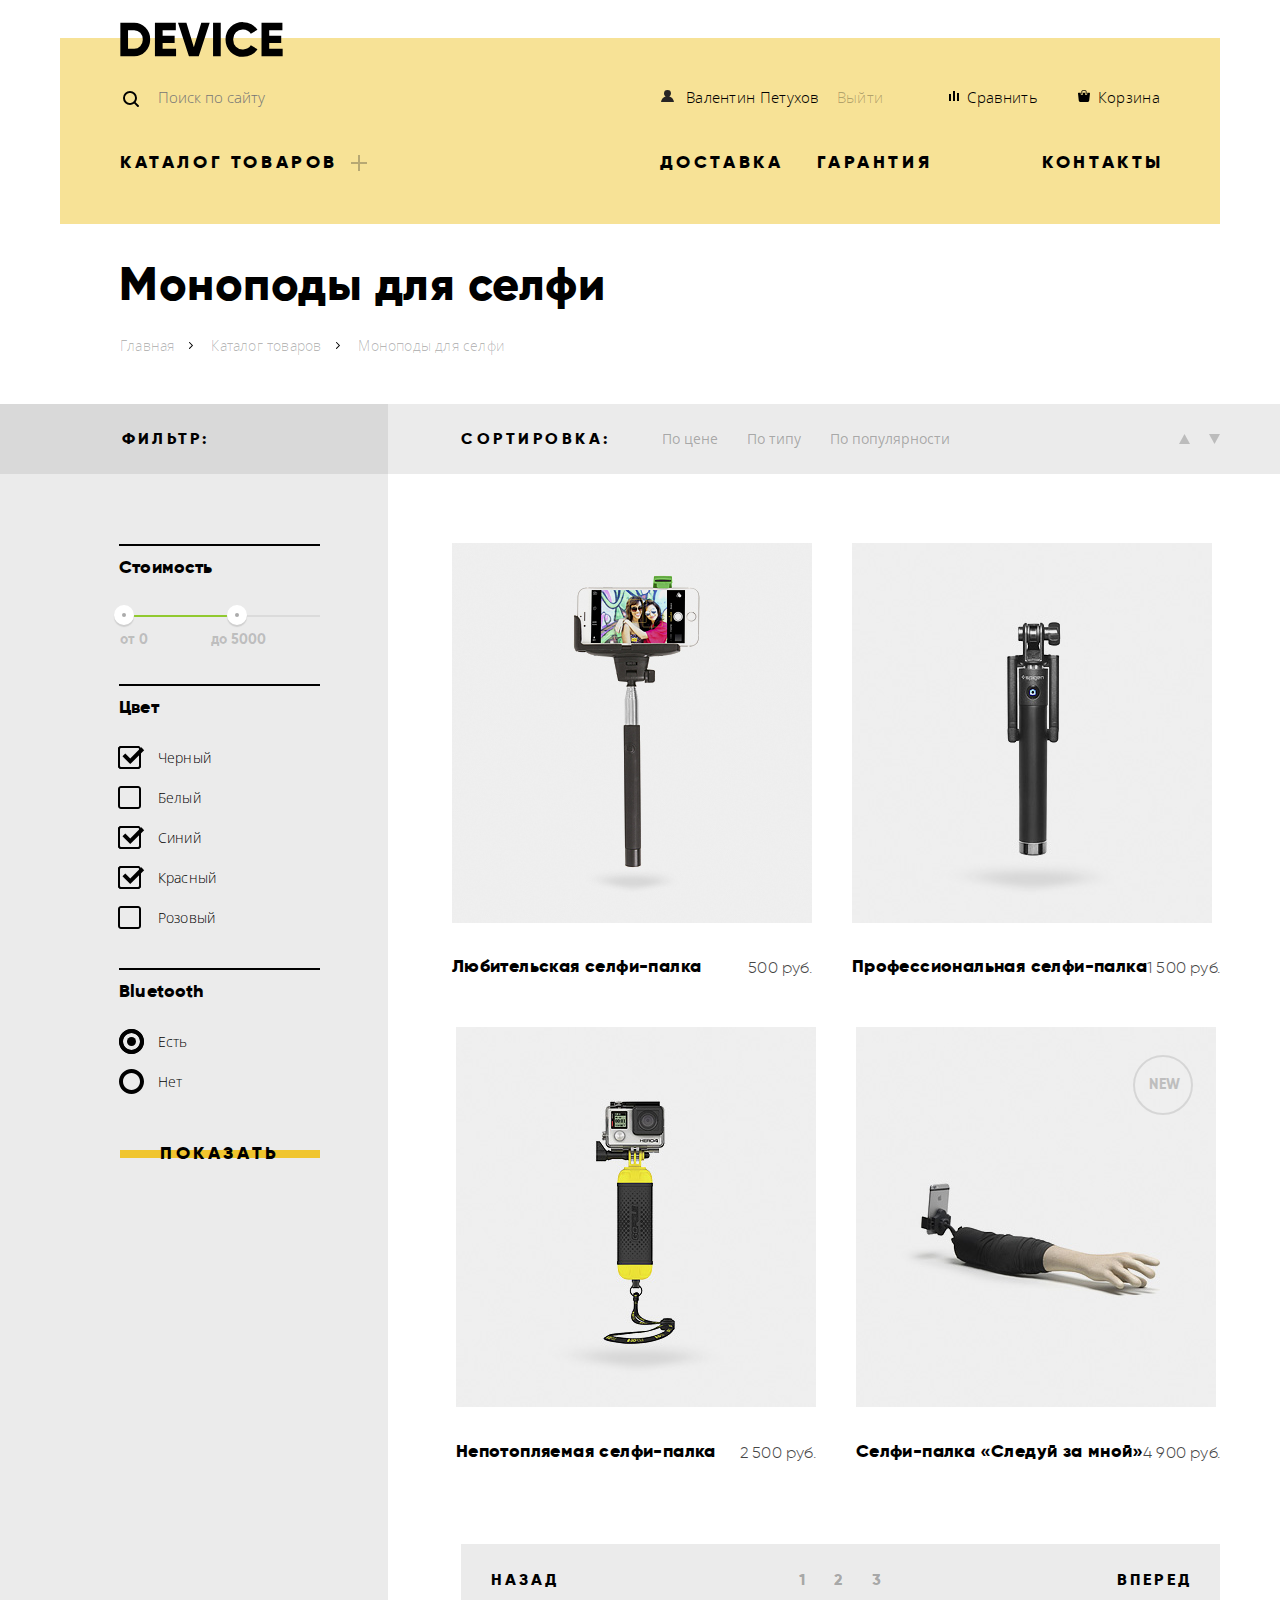
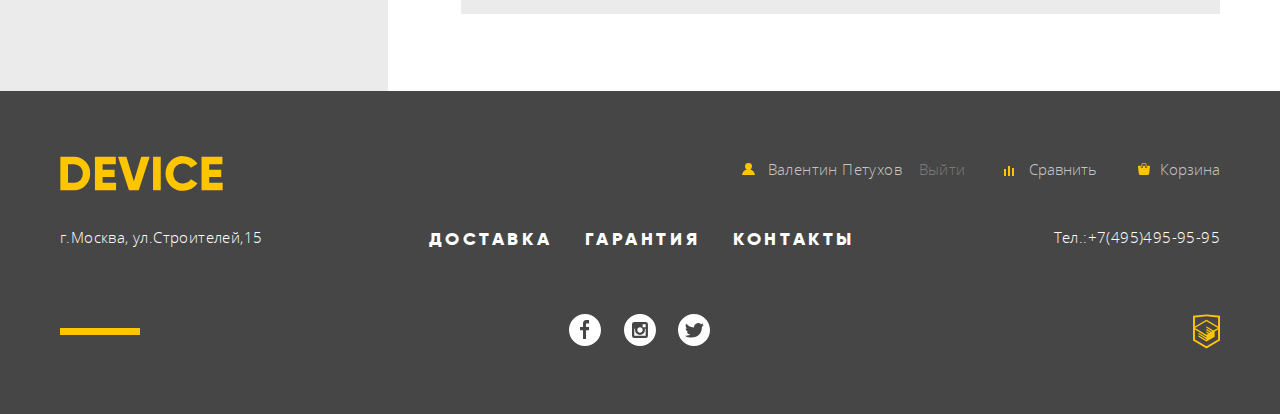
==== commit dc17d793: "Update catalog.html" ====
--- a/catalog.html
+++ b/catalog.html
@@ -93,7 +93,7 @@
                             <p>Сортировка:</p>
                         </li>
                         <li>
-                            <a href="#">По цене</a>
+                            <a class="sort-active" href="#">По цене</a>
                         </li>
                         <li>
                             <a href="#">По типу</a>
@@ -108,7 +108,7 @@
                                 <path d="M5.5 0L0 10h11z" />
                             </svg>
                         </a>
-                        <a href="#">
+                        <a class="sort-button-active" href="#">
                             <svg xmlns="http://www.w3.org/2000/svg" width="11" height="10" viewBox="0 0 11 10">
                                 <path d="M5.5 10L0 0h11" />
                             </svg>
@@ -147,27 +147,27 @@
                                     <li class="filter-option">
                                         <input class="visually-hidden filter-input filter-input-checkbox"
                                             type="checkbox" name="color" id="color-black" checked>
-                                        <label for="color-black">Черный</label>
+                                        <label for="color-black" tabindex="0">Черный</label>
                                     </li>
                                     <li class="filter-option">
                                         <input class="visually-hidden filter-input filter-input-checkbox"
                                             type="checkbox" name="color" id="color-white">
-                                        <label for="color-white">Белый</label>
+                                        <label for="color-white" tabindex="0">Белый</label>
                                     </li>
                                     <li class="filter-option">
                                         <input class="visually-hidden filter-input filter-input-checkbox"
                                             type="checkbox" name="color" id="color-blue" checked>
-                                        <label for="color-blue">Синий</label>
+                                        <label for="color-blue" tabindex="0">Синий</label>
                                     </li>
                                     <li class="filter-option">
                                         <input class="visually-hidden filter-input filter-input-checkbox"
                                             type="checkbox" name="color" id="color-red" checked>
-                                        <label for="color-red">Красный</label>
+                                        <label for="color-red" tabindex="0">Красный</label>
                                     </li>
                                     <li class="filter-option">
                                         <input class="visually-hidden filter-input filter-input-checkbox"
                                             type="checkbox" name="color" id="color-pink">
-                                        <label for="color-pink">Розовый</label>
+                                        <label for="color-pink" tabindex="0">Розовый</label>
                                     </li>
                                 </ul>
                             </fieldset>
@@ -177,12 +177,12 @@
                                     <li class="filter-option">
                                         <input class="visually-hidden filter-input filter-input-radio" type="radio"
                                             name="product-Availability" value="have" id="filter-have" checked>
-                                        <label for="filter-have">Есть</label>
+                                        <label for="filter-have" tabindex="0">Есть</label>
                                     </li>
                                     <li class="filter-option">
                                         <input class="visually-hidden filter-input filter-input-radio" type="radio"
                                             name="product-Availability" value="donthave" id="filter-donthave">
-                                        <label for="filter-donthave">Нет</label>
+                                        <label for="filter-donthave" tabindex="0">Нет</label>
                                     </li>
                                 </ul>
                             </fieldset>
@@ -207,7 +207,7 @@
                                 </div>
                                 <div class="catalog-item-container">
                                     <h3>
-                                        <a href="catalog-item.html">Любительская селфи-палка</a>
+                                        <a class="selfie-stick-1" href="catalog-item.html">Любительская селфи-палка</a>
                                     </h3>
                                     <p class="catalog-item-price">
                                         <b>500 руб.</b>
@@ -227,7 +227,7 @@
                                 </div>
                                 <div class="catalog-item-container">
                                     <h3>
-                                        <a href="catalog-item.html">Профессиональная<br>селфи-палка</a>
+                                        <a class="selfie-stick-2" href="catalog-item.html">Профессиональная селфи-палка</a>
                                     </h3>
                                     <p class="catalog-item-price">
                                         <b>1 500 руб.</b>
@@ -247,7 +247,7 @@
                                 </div>
                                 <div class="catalog-item-container">
                                     <h3>
-                                        <a href="catalog-item.html">Непотопляемая селфи-палка</a>
+                                        <a class="selfie-stick-3" href="catalog-item.html">Непотопляемая селфи-палка</a>
                                     </h3>
                                     <p class="catalog-item-price">
                                         <b>2 500 руб.</b>
@@ -267,7 +267,7 @@
                                 </div>
                                 <div class="catalog-item-container">
                                     <h3>
-                                        <a href="catalog-item.html">Селфи-палка «Следуй за<br> мной»</a>
+                                        <a class="selfie-stick-4" href="catalog-item.html">Селфи-палка «Следуй за мной»</a>
                                     </h3>
                                     <p class="catalog-item-price">
                                         <b>4 900 руб.</b>
@@ -402,7 +402,7 @@
                     </ul>
                 </div>
                 <div class="htmlacademy">
-                    <a href="https://htmlacademy.ru"><img src="img/logo-html.svg" width="27" height="35"
+                    <a href="https://htmlacademy.ru/intensive/htmlcss"><img src="img/logo-html.svg" width="27" height="35"
                             alt="академия"></a>
                 </div>
             </div>
--- a/css/style.css
+++ b/css/style.css
@@ -1,23 +1,27 @@
 @font-face {
 font-family: "Gilroy";
-    src: url("../fonts/web/gilroyextrabold.woff2") format("woff2"); 
+    src: url("../fonts/web/gilroyextrabold.woff2") format("woff2");
+    src: url("../fonts/web/gilroyextrabold.woff") format("woff"); 
     font-weight: 800; 
 }
 @font-face {
 font-family: "GilroyLight";
-    src: url("../fonts/web/gilroylight.woff2") format("woff2");  
+    src: url("../fonts/web/gilroylight.woff2") format("woff2");
+    src: url("../fonts/web/gilroylight.woff") format("woff");
     font-weight: 300; 
 }
 
 @font-face {
 font-family: "OpenSans";
-    src: url("../fonts/web/opensans.woff2") format("woff2"); 
+    src: url("../fonts/web/opensans.woff2") format("woff2");
+    src: url("../fonts/web/opensans.woff") format("woff"); 
     font-weight: 400; 
 }
 
 @font-face {
 font-family: "OpenSans";
-    src: url("../fonts/web/opensanslight.woff2") format("woff2"); 
+    src: url("../fonts/web/opensanslight.woff2") format("woff2");
+    src: url("../fonts/web/opensanslight.woff") format("woff");
     font-weight: 300; 
 }
 
@@ -218,11 +222,13 @@
     text-align: left;
     color: rgba(255, 255, 255, 0.7);
 }
+
 .footer-first a:hover,
 .footer-first-catalog a:hover {
     color:#ffffff;
     opacity: 0.6;
 }
+
 .footer-first a:focus,
 .footer-first-catalog a:focus {
     color:rgba(255, 255, 255, 0.3);
@@ -420,6 +426,8 @@
     letter-spacing: 0.5px;
     text-align: left;
     color: #000000;
+
+    z-index:2;
 }
 
 .first-slide p,
@@ -670,7 +678,8 @@
 }
 
 .catalog-main-plus:hover + .item-catalog-class,
-.site-navigation-current-plus:hover + .item-catalog-class {
+.site-navigation-current-plus:hover + .item-catalog-class,
+.item-catalog-class:hover {
     display:flex;
 }
 
@@ -694,7 +703,7 @@
 
     left:-60px;
 
-    z-index:1;
+    z-index:50;
 
     margin:0;
     padding:0;
@@ -756,6 +765,8 @@
     text-align: right;
     color: white;
 
+    z-index:1;
+
     top: -9px;
     right: 46px;
 }
@@ -778,6 +789,8 @@
     text-align: right;
     color: white;
 
+    z-index:1;
+
     top: -9px;
     right: 46px;
 }
@@ -800,6 +813,8 @@
     text-align: right;
     color: white;
 
+    z-index:1;
+
     top: -9px;
     right: 46px; 
 }
@@ -1010,7 +1025,7 @@
     font-weight: 800;
     line-height: 1.33;
     letter-spacing: 3.6px;
-    text-align: left;
+    text-align:left;
     text-transform:uppercase;
     color: #000000;
 
@@ -1279,7 +1294,7 @@
     background: linear-gradient(to bottom, white 16px,#f0c52e 16px,#f0c52e 24px,white 24px);
 
     width:260px;
-    height:22px;
+    height:27px;
 }
 
 .button-contact-us {
@@ -1884,11 +1899,11 @@
     fill:#ffc600;
 }
 
-.footer-logo:hover {
+.footer-logo-catalog:hover {
     fill:#c49a22;
 }
 
-.footer-logo:focus {
+.footer-logo-catalog:focus {
     fill:#8b7637;
 }
 
@@ -2057,6 +2072,7 @@
 }
 
 .question-icon-user:focus {
+    color: #464646;
     background:#ffffff;
     border:solid 3px #f0c52e;
 }
@@ -2356,6 +2372,14 @@
     padding-bottom: 9px;
 }
 
+input::-webkit-search-cancel-button { 
+    display:none; 
+}
+
+input::-ms-clear {
+    display: none;
+}
+
 .search-main:hover {
     color:rgba(0, 0, 0, 0.6);
 }
@@ -2396,7 +2420,7 @@
     color:#ffffff;
 }
 
-.search-button:focus {
+.search-button:active {
     background:#000000;
     color:rgba(255, 255, 255, 0.3);
 }
@@ -2462,7 +2486,7 @@
     cursor: pointer;
 }
 
-.range-controls .toggle:hover {
+.range-controls .toggle:active {
     width: 5px;
     height: 5px;
     padding: 0;
@@ -2725,4 +2749,12 @@
   
 .catalog-item-add:active {
     opacity: 0.2;
+}
+
+.modal-question-active {
+    display:block;
+}
+
+.modal-map-active {
+    display:block;
 }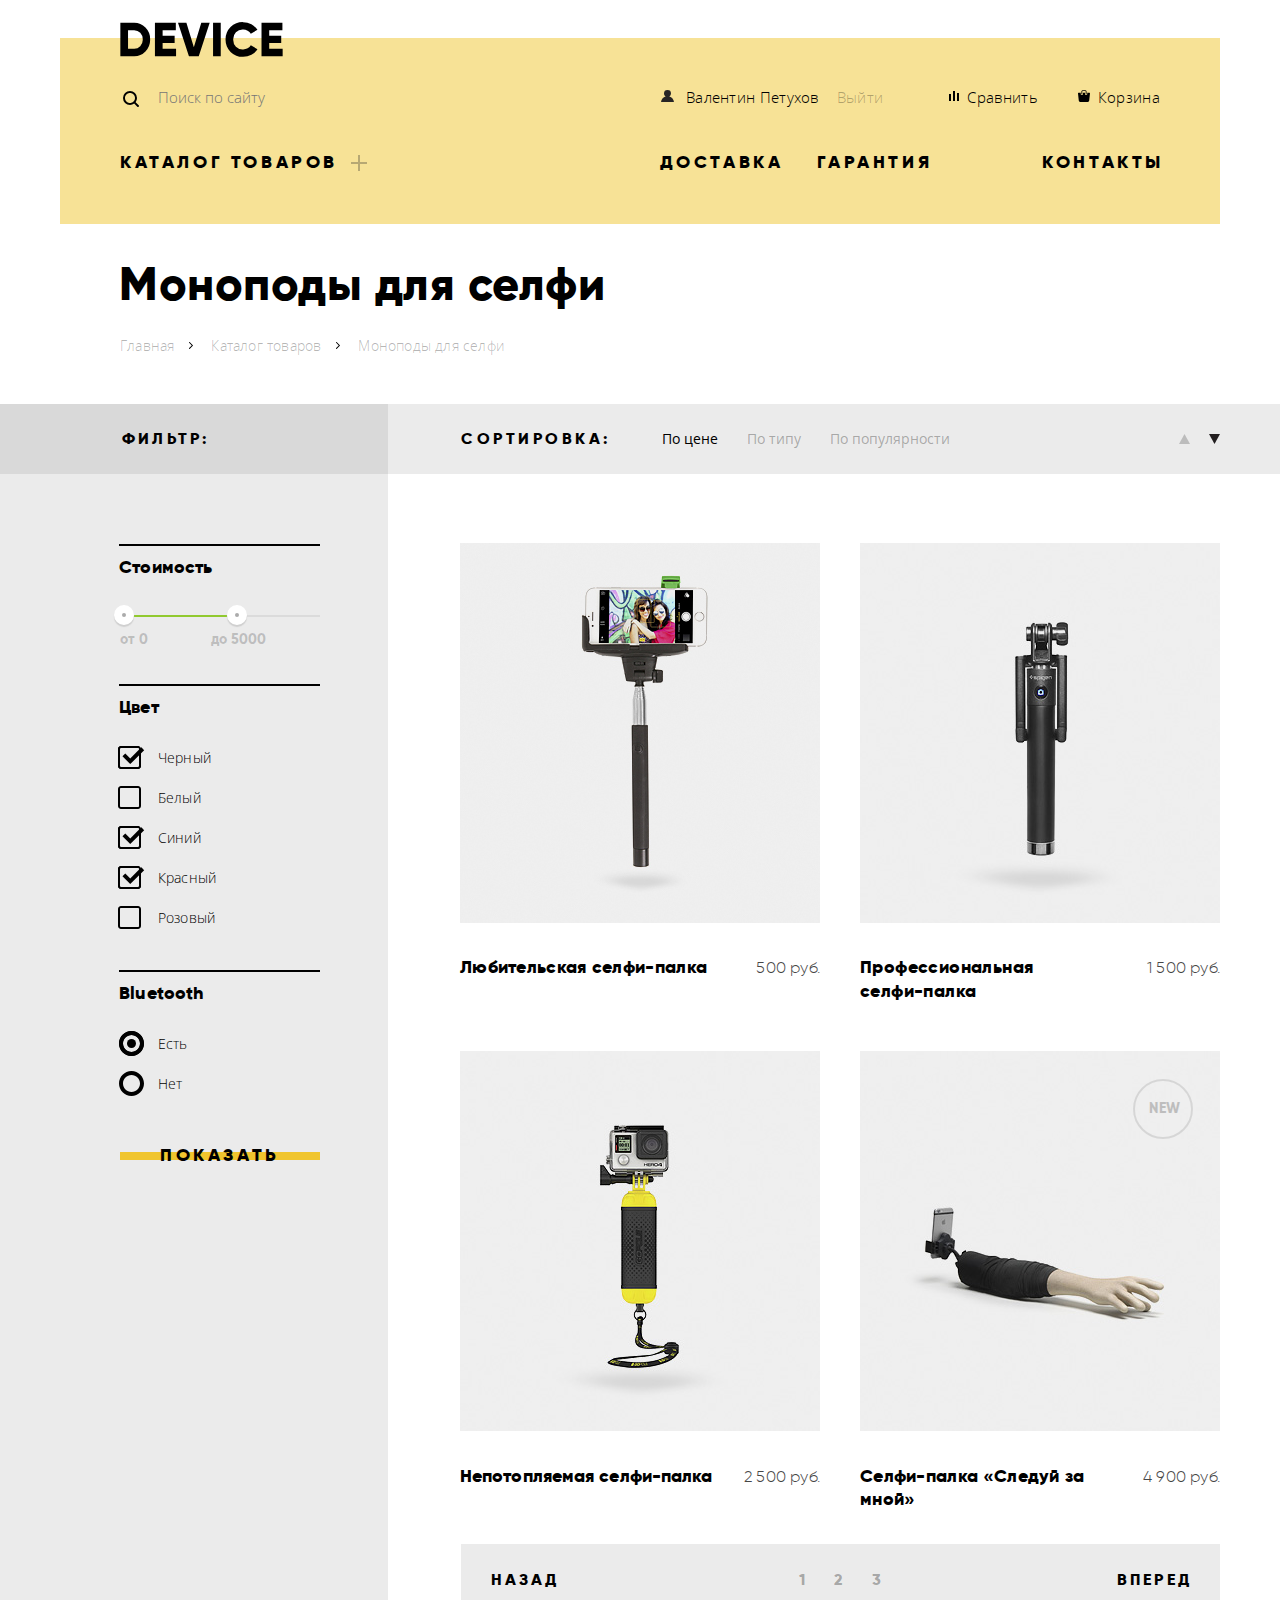
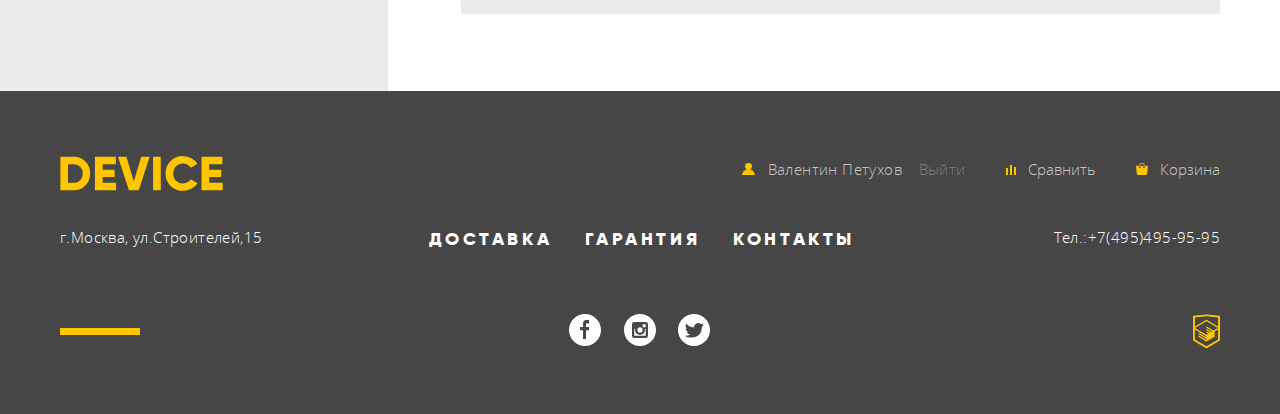
==== commit 648c7e6a: "Update catalog.html" ====
--- a/catalog.html
+++ b/catalog.html
@@ -2,412 +2,409 @@
 <html lang="ru">
 
 <head>
-    <meta charset="utf-8">
-    <title>Каталог товаров</title>
-    <link href="https://fonts.googleapis.com/css?family=Open+Sans:300&display=swap&subset=cyrillic" rel="stylesheet">
-    <link href="css/normalize.css" rel="stylesheet">
-    <link href="css/style.css" rel="stylesheet">
+  <meta charset="utf-8">
+  <title>Каталог товаров</title>
+  <link href="https://fonts.googleapis.com/css?family=Open+Sans:300&display=swap&subset=cyrillic" rel="stylesheet">
+  <link href="css/normalize.css" rel="stylesheet">
+  <link href="css/style.css" rel="stylesheet">
 </head>
 
 <body>
-    <header class="header">
-        <div class="container-center">
-            <nav class="header-navigation">
-                <a href="index.html">
-                    <img class="catalog-header-logo" src="img/logo-device.svg" width="163" height="35"
-                        alt="logo device">
-                </a>
-                <div class="header-wrapper">
-                    <form class="search" action="https://echo.htmlacademy.ru" method="post">
-                        <input class="search-main" type="search" id="search-text" placeholder="Поиск по сайту">
-                        <button class="search-button" type="submit">Найти</button>
-                        <label class="search-label" for="search-text"></label>
-                    </form>
-                    <ul class="navigation-main">
-                        <li class="logged">
-                            <a href="user.html">Валентин Петухов</a>
-                        </li>
-                        <li class="login-entered">
-                            <a href="login-enter.html">Выйти</a>
-                        </li>
-                        <li class="compare">
-                            <a href="compare.html">Сравнить</a>
-                        </li>
-                        <li class="myitems">
-                            <a href="myitems.html">Корзина</a>
-                        </li>
-                    </ul>
-                </div>
-                <ul class="site-navigation">
-                    <li class="site-navigation-current">
-                        <a class="site-navigation-current-plus" href="catalog.html">Каталог товаров</a>
-                        <ul class="item-catalog-class">
-                            <li class="item-catalog-first">
-                                <a href="#">Виртуальная реальность</a>
-                                <a href="catalog.html">Моноподы для селфи</a>
-                                <a href="#">Экшн-камеры</a>
-                            </li>
-                            <li class="item-catalog-second">
-                                <a href="#">Фитнес-браслеты</a>
-                                <a href="#">Умные часы</a>
-                            </li>
-                            <li class="item-catalog-third">
-                                <a href="#">Квадрокоптеры</a>
-                            </li>
-                        </ul>
-                    </li>
-                    <li class="about-delivery">
-                        <a href="delivery.html">Доставка</a>
-                    </li>
-                    <li class="about-warranty">
-                        <a href="warranty.html">Гарантия</a>
-                    </li>
-                    <li class="about-contacts">
-                        <a href="contacts.html">Контакты</a>
-                    </li>
+  <header class="header">
+    <div class="container-center">
+      <nav class="header-navigation">
+        <a href="index.html">
+          <img class="catalog-header-logo" src="img/logo-device.svg" width="163" height="35" alt="logo device">
+        </a>
+        <div class="header-wrapper">
+          <form class="search" action="https://echo.htmlacademy.ru" method="post">
+            <input class="search-main" type="search" id="search-text" placeholder="Поиск по сайту">
+            <button class="search-button" type="submit">Найти</button>
+            <label class="search-label" for="search-text"></label>
+          </form>
+          <ul class="navigation-main">
+            <li class="logged">
+              <a href="user.html">Валентин Петухов</a>
+            </li>
+            <li class="login-entered">
+              <a href="login-enter.html">Выйти</a>
+            </li>
+            <li class="compare">
+              <a href="compare.html">Сравнить</a>
+            </li>
+            <li class="myitems">
+              <a href="myitems.html">Корзина</a>
+            </li>
+          </ul>
+        </div>
+        <ul class="site-navigation">
+          <li class="site-navigation-current">
+            <a class="site-navigation-current-plus" href="catalog.html">Каталог товаров</a>
+            <ul class="item-catalog-class">
+              <li class="item-catalog-first">
+                <a href="#">Виртуальная реальность</a>
+                <a href="catalog.html">Моноподы для селфи</a>
+                <a href="#">Экшн-камеры</a>
+              </li>
+              <li class="item-catalog-second">
+                <a href="#">Фитнес-браслеты</a>
+                <a href="#">Умные часы</a>
+              </li>
+              <li class="item-catalog-third">
+                <a href="#">Квадрокоптеры</a>
+              </li>
+            </ul>
+          </li>
+          <li class="about-delivery">
+            <a href="delivery.html">Доставка</a>
+          </li>
+          <li class="about-warranty">
+            <a href="warranty.html">Гарантия</a>
+          </li>
+          <li class="about-contacts">
+            <a href="contacts.html">Контакты</a>
+          </li>
+        </ul>
+      </nav>
+    </div>
+  </header>
+  <main class="catalog-container">
+    <div class="pagetree-container">
+      <h1 class="page-title">Моноподы для селфи</h1>
+      <ul class="pagetree">
+        <li>
+          <a href="index.html">Главная</a>
+        </li>
+        <li>
+          <a href="catalog.html">Каталог товаров</a>
+        </li>
+        <li class="pagetree-current">
+          <a href="catalog.html">Моноподы для селфи</a>
+        </li>
+      </ul>
+    </div>
+    <div class="filters-catalog">
+      <div class="filter-sorting-center">
+        <div class="filters-name">
+          <b>Фильтр:</b>
+          <ul class="sorting">
+            <li class="sorting-name">
+              <p>Сортировка:</p>
+            </li>
+            <li>
+              <a class="sort-active" href="#">По цене</a>
+            </li>
+            <li>
+              <a href="#">По типу</a>
+            </li>
+            <li>
+              <a href="#">По популярности</a>
+            </li>
+          </ul>
+          <div class="sorting-buttons">
+            <a href="#">
+              <svg xmlns="http://www.w3.org/2000/svg" width="11" height="10" viewBox="0 0 11 10">
+                <path d="M5.5 0L0 10h11z" />
+              </svg>
+            </a>
+            <a class="sort-button-active" href="#">
+              <svg xmlns="http://www.w3.org/2000/svg" width="11" height="10" viewBox="0 0 11 10">
+                <path d="M5.5 10L0 0h11" />
+              </svg>
+            </a>
+          </div>
+        </div>
+      </div>
+      <div class="filter-background-container">
+        <div class="filters-container">
+          <section class="filters">
+            <h2 class="visually-hidden">Фильтр товаров</h2>
+            <form class="filter" method="get" action="https://echo.htmlacademy.ru">
+              <fieldset class="filter-item">
+                <legend>Стоимость</legend>
+                <div class="range-filter">
+                  <div class="range-controls">
+                    <div class="scale">
+                      <div class="bar"></div>
+                    </div>
+                    <div class="toggle toggle-min"></div>
+                    <div class="toggle toggle-max"></div>
+                  </div>
+                </div>
+                <div class="filter-range-price">
+                  <label class="filter-range-label  filter-range-label-min">от
+                    <input class="filter-range-input" type="text" name="min-price" value="0">
+                  </label>
+                  <label class="filter-range-label  filter-range-label-max">до
+                    <input class="filter-range-input" type="text" name="max-price" value="5000">
+                  </label>
+                </div>
+              </fieldset>
+              <fieldset class="colors">
+                <legend>Цвет</legend>
+                <ul>
+                  <li class="filter-option">
+                    <input class="visually-hidden filter-input filter-input-checkbox" type="checkbox" name="color"
+                      id="color-black" checked>
+                    <label for="color-black" tabindex="0">Черный</label>
+                  </li>
+                  <li class="filter-option">
+                    <input class="visually-hidden filter-input filter-input-checkbox" type="checkbox" name="color"
+                      id="color-white">
+                    <label for="color-white" tabindex="0">Белый</label>
+                  </li>
+                  <li class="filter-option">
+                    <input class="visually-hidden filter-input filter-input-checkbox" type="checkbox" name="color"
+                      id="color-blue" checked>
+                    <label for="color-blue" tabindex="0">Синий</label>
+                  </li>
+                  <li class="filter-option">
+                    <input class="visually-hidden filter-input filter-input-checkbox" type="checkbox" name="color"
+                      id="color-red" checked>
+                    <label for="color-red" tabindex="0">Красный</label>
+                  </li>
+                  <li class="filter-option">
+                    <input class="visually-hidden filter-input filter-input-checkbox" type="checkbox" name="color"
+                      id="color-pink">
+                    <label for="color-pink" tabindex="0">Розовый</label>
+                  </li>
                 </ul>
-            </nav>
-        </div>
-    </header>
-    <main class="catalog-container">
-        <div class="pagetree-container">
-            <h1 class="page-title">Моноподы для селфи</h1>
-            <ul class="pagetree">
-                <li>
-                    <a href="index.html">Главная</a>
+              </fieldset>
+              <fieldset class="bluetooth">
+                <legend>Bluetooth</legend>
+                <ul>
+                  <li class="filter-option">
+                    <input class="visually-hidden filter-input filter-input-radio" type="radio"
+                      name="product-Availability" value="have" id="filter-have" checked>
+                    <label for="filter-have" tabindex="0">Есть</label>
+                  </li>
+                  <li class="filter-option">
+                    <input class="visually-hidden filter-input filter-input-radio" type="radio"
+                      name="product-Availability" value="donthave" id="filter-donthave">
+                    <label for="filter-donthave" tabindex="0">Нет</label>
+                  </li>
+                </ul>
+              </fieldset>
+              <button type="submit" class="filter-button">
+                Показать
+              </button>
+            </form>
+          </section>
+          <section class="catalog">
+            <h2 class="visually-hidden">Список моноподов для селфи</h2>
+            <ul class="catalog-list">
+              <li class="catalog-item">
+                <p class="catalog-item-image">
+                  <a href="catalog-item.html">
+                    <img src="img/selfie-1.jpg" width="360" height="380" alt="Любительская селфи-палка">
+                  </a>
+                </p>
+                <div class="catalog-item-hover">
+                  <a class="btn" href="#">В корзину</a>
+                  <a class="catalog-item-add" href="#">Добавить к сравнению</a>
+                </div>
+                <div class="catalog-item-container">
+                  <h3>
+                    <a class="selfie-stick-1" href="catalog-item.html">Любительская селфи-палка</a>
+                  </h3>
+                  <p class="catalog-item-price">
+                    <b>500 руб.</b>
+                  </p>
+                </div>
+              </li>
+              <li class="catalog-item">
+                <p class="catalog-item-image">
+                  <a href="catalog-item.html">
+                    <img src="img/selfie-2.jpg" width="360" height="380" alt="Профессиональная селфи-палка">
+                  </a>
+                </p>
+                <div class="catalog-item-hover">
+                  <a class="btn" href="#">В корзину</a>
+                  <a class="catalog-item-add" href="#">Добавить к сравнению</a>
+                </div>
+                <div class="catalog-item-container">
+                  <h3>
+                    <a class="selfie-stick-2" href="catalog-item.html">Профессиональная
+                      селфи-палка</a>
+                  </h3>
+                  <p class="catalog-item-price">
+                    <b>1 500 руб.</b>
+                  </p>
+                </div>
+              </li>
+              <li class="catalog-item">
+                <p class="catalog-item-image">
+                  <a href="catalog-item.html">
+                    <img src="img/selfie-3.jpg" width="360" height="380" alt="непотопляемая селфи-палка">
+                  </a>
+                </p>
+                <div class="catalog-item-hover">
+                  <a class="btn" href="#">В корзину</a>
+                  <a class="catalog-item-add" href="#">Добавить к сравнению</a>
+                </div>
+                <div class="catalog-item-container">
+                  <h3>
+                    <a class="selfie-stick-3" href="catalog-item.html">Непотопляемая селфи-палка</a>
+                  </h3>
+                  <p class="catalog-item-price">
+                    <b>2 500 руб.</b>
+                  </p>
+                </div>
+              </li>
+              <li class="catalog-item new">
+                <p class="catalog-item-image">
+                  <a href="catalog-item.html">
+                    <img src="img/selfie-4.jpg" width="360" height="380" alt="Следуй за мной селфи-палка">
+                  </a>
+                </p>
+                <div class="catalog-item-hover">
+                  <a class="btn" href="#">В корзину</a>
+                  <a class="catalog-item-add" href="#">Добавить к сравнению</a>
+                </div>
+                <div class="catalog-item-container">
+                  <h3>
+                    <a class="selfie-stick-4" href="catalog-item.html">Селфи-палка «Следуй за
+                      мной»</a>
+                  </h3>
+                  <p class="catalog-item-price">
+                    <b>4 900 руб.</b>
+                  </p>
+                </div>
+              </li>
+            </ul>
+            <div class="page-number-container">
+              <ul class="page-number-buttons">
+                <li class="page-controls">
+                  <a class="back">Назад</a>
                 </li>
                 <li>
-                    <a href="catalog.html">Каталог товаров</a>
+                  <ul class="page-number">
+                    <li>
+                      <a href="#">1</a>
+                    </li>
+                    <li>
+                      <a href="#">2</a>
+                    </li>
+                    <li>
+                      <a href="#">3</a>
+                    </li>
+                  </ul>
                 </li>
-                <li class="pagetree-current">
-                    <a href="catalog.html">Моноподы для селфи</a>
+                <li class="page-controls">
+                  <a class="forward" href="#">Вперед</a>
                 </li>
-            </ul>
-        </div>
-        <div class="filters-catalog">
-            <div class="filter-sorting-center">
-                <div class="filters-name">
-                    <b>Фильтр:</b>
-                    <ul class="sorting">
-                        <li class="sorting-name">
-                            <p>Сортировка:</p>
-                        </li>
-                        <li>
-                            <a class="sort-active" href="#">По цене</a>
-                        </li>
-                        <li>
-                            <a href="#">По типу</a>
-                        </li>
-                        <li>
-                            <a href="#">По популярности</a>
-                        </li>
-                    </ul>
-                    <div class="sorting-buttons">
-                        <a href="#">
-                            <svg xmlns="http://www.w3.org/2000/svg" width="11" height="10" viewBox="0 0 11 10">
-                                <path d="M5.5 0L0 10h11z" />
-                            </svg>
-                        </a>
-                        <a class="sort-button-active" href="#">
-                            <svg xmlns="http://www.w3.org/2000/svg" width="11" height="10" viewBox="0 0 11 10">
-                                <path d="M5.5 10L0 0h11" />
-                            </svg>
-                        </a>
-                    </div>
-                </div>
+              </ul>
             </div>
-            <div class="filter-background-container">
-                <div class="filters-container">
-                    <section class="filters">
-                        <h2 class="visually-hidden">Фильтр товаров</h2>
-                        <form class="filter" method="get" action="https://echo.htmlacademy.ru">
-                            <fieldset class="filter-item">
-                                <legend>Стоимость</legend>
-                                <div class="range-filter">
-                                    <div class="range-controls">
-                                        <div class="scale">
-                                            <div class="bar"></div>
-                                        </div>
-                                        <div class="toggle toggle-min"></div>
-                                        <div class="toggle toggle-max"></div>
-                                    </div>
-                                </div>
-                                <div class="filter-range-price">
-                                    <label class="filter-range-label  filter-range-label-min">от
-                                        <input class="filter-range-input" type="text" name="min-price" value="0">
-                                    </label>
-                                    <label class="filter-range-label  filter-range-label-max">до
-                                        <input class="filter-range-input" type="text" name="max-price" value="5000">
-                                    </label>
-                                </div>
-                            </fieldset>
-                            <fieldset class="colors">
-                                <legend>Цвет</legend>
-                                <ul>
-                                    <li class="filter-option">
-                                        <input class="visually-hidden filter-input filter-input-checkbox"
-                                            type="checkbox" name="color" id="color-black" checked>
-                                        <label for="color-black" tabindex="0">Черный</label>
-                                    </li>
-                                    <li class="filter-option">
-                                        <input class="visually-hidden filter-input filter-input-checkbox"
-                                            type="checkbox" name="color" id="color-white">
-                                        <label for="color-white" tabindex="0">Белый</label>
-                                    </li>
-                                    <li class="filter-option">
-                                        <input class="visually-hidden filter-input filter-input-checkbox"
-                                            type="checkbox" name="color" id="color-blue" checked>
-                                        <label for="color-blue" tabindex="0">Синий</label>
-                                    </li>
-                                    <li class="filter-option">
-                                        <input class="visually-hidden filter-input filter-input-checkbox"
-                                            type="checkbox" name="color" id="color-red" checked>
-                                        <label for="color-red" tabindex="0">Красный</label>
-                                    </li>
-                                    <li class="filter-option">
-                                        <input class="visually-hidden filter-input filter-input-checkbox"
-                                            type="checkbox" name="color" id="color-pink">
-                                        <label for="color-pink" tabindex="0">Розовый</label>
-                                    </li>
-                                </ul>
-                            </fieldset>
-                            <fieldset class="bluetooth">
-                                <legend>Bluetooth</legend>
-                                <ul>
-                                    <li class="filter-option">
-                                        <input class="visually-hidden filter-input filter-input-radio" type="radio"
-                                            name="product-Availability" value="have" id="filter-have" checked>
-                                        <label for="filter-have" tabindex="0">Есть</label>
-                                    </li>
-                                    <li class="filter-option">
-                                        <input class="visually-hidden filter-input filter-input-radio" type="radio"
-                                            name="product-Availability" value="donthave" id="filter-donthave">
-                                        <label for="filter-donthave" tabindex="0">Нет</label>
-                                    </li>
-                                </ul>
-                            </fieldset>
-                            <button type="submit" class="filter-button">
-                                Показать
-                            </button>
-                        </form>
-                    </section>
-                    <section class="catalog">
-                        <h2 class="visually-hidden">Список моноподов для селфи</h2>
-                        <ul class="catalog-list">
-                            <li class="catalog-item">
-                                <p class="catalog-item-image">
-                                    <a href="catalog-item.html">
-                                        <img src="img/selfie-1.jpg" width="360" height="380"
-                                            alt="Любительская селфи-палка">
-                                    </a>
-                                </p>
-                                <div class="catalog-item-hover">
-                                    <a class="btn" href="#">В корзину</a>
-                                    <a class="catalog-item-add" href="#">Добавить к сравнению</a>
-                                </div>
-                                <div class="catalog-item-container">
-                                    <h3>
-                                        <a class="selfie-stick-1" href="catalog-item.html">Любительская селфи-палка</a>
-                                    </h3>
-                                    <p class="catalog-item-price">
-                                        <b>500 руб.</b>
-                                    </p>
-                                </div>
-                            </li>
-                            <li class="catalog-item">
-                                <p class="catalog-item-image">
-                                    <a href="catalog-item.html">
-                                        <img src="img/selfie-2.jpg" width="360" height="380"
-                                            alt="Профессиональная селфи-палка">
-                                    </a>
-                                </p>
-                                <div class="catalog-item-hover">
-                                    <a class="btn" href="#">В корзину</a>
-                                    <a class="catalog-item-add" href="#">Добавить к сравнению</a>
-                                </div>
-                                <div class="catalog-item-container">
-                                    <h3>
-                                        <a class="selfie-stick-2" href="catalog-item.html">Профессиональная селфи-палка</a>
-                                    </h3>
-                                    <p class="catalog-item-price">
-                                        <b>1 500 руб.</b>
-                                    </p>
-                                </div>
-                            </li>
-                            <li class="catalog-item">
-                                <p class="catalog-item-image">
-                                    <a href="catalog-item.html">
-                                        <img src="img/selfie-3.jpg" width="360" height="380"
-                                            alt="непотопляемая селфи-палка">
-                                    </a>
-                                </p>
-                                <div class="catalog-item-hover">
-                                    <a class="btn" href="#">В корзину</a>
-                                    <a class="catalog-item-add" href="#">Добавить к сравнению</a>
-                                </div>
-                                <div class="catalog-item-container">
-                                    <h3>
-                                        <a class="selfie-stick-3" href="catalog-item.html">Непотопляемая селфи-палка</a>
-                                    </h3>
-                                    <p class="catalog-item-price">
-                                        <b>2 500 руб.</b>
-                                    </p>
-                                </div>
-                            </li>
-                            <li class="catalog-item new">
-                                <p class="catalog-item-image">
-                                    <a href="catalog-item.html">
-                                        <img src="img/selfie-4.jpg" width="360" height="380"
-                                            alt="Следуй за мной селфи-палка">
-                                    </a>
-                                </p>
-                                <div class="catalog-item-hover">
-                                    <a class="btn" href="#">В корзину</a>
-                                    <a class="catalog-item-add" href="#">Добавить к сравнению</a>
-                                </div>
-                                <div class="catalog-item-container">
-                                    <h3>
-                                        <a class="selfie-stick-4" href="catalog-item.html">Селфи-палка «Следуй за мной»</a>
-                                    </h3>
-                                    <p class="catalog-item-price">
-                                        <b>4 900 руб.</b>
-                                    </p>
-                                </div>
-                            </li>
-                        </ul>
-                        <div class="page-number-container">
-                            <ul class="page-number-buttons">
-                                <li class="page-controls">
-                                    <a class="back">Назад</a>
-                                </li>
-                                <li>
-                                    <ul class="page-number">
-                                        <li>
-                                            <a href="#">1</a>
-                                        </li>
-                                        <li>
-                                            <a href="#">2</a>
-                                        </li>
-                                        <li>
-                                            <a href="#">3</a>
-                                        </li>
-                                    </ul>
-                                </li>
-                                <li class="page-controls">
-                                    <a class="forward" href="#">Вперед</a>
-                                </li>
-                            </ul>
-                        </div>
-                    </section>
-                </div>
-            </div>
-        </div>
-    </main>
-    <footer class="main-footer">
-        <div class="footer-container-center">
-            <div class="footer-navigation">
-                <div class="footer-wrapper">
-                    <a href="index.html">
-                        <svg class="footer-logo footer-logo-catalog" width="163" height="35" xmlns="http://www.w3.org/2000/svg"
-                            viewBox="0 0 164 35">
-                            <path
-                                d="m0.35 0.7v33.6h13.532a15.723 15.723 0 0 0 11.72-4.824 16.464 16.464 0 0 0 4.712-11.976 16.465 16.465 0 0 0-4.712-11.976 15.723 15.723 0 0 0-11.72-4.824zm7.733 26.208v-18.819h5.8a8.648 8.648 0 0 1 6.5 2.568 9.412 9.412 0 0 1 2.489 6.84 9.41 9.41 0 0 1-2.489 6.84 8.646 8.646 0 0 1-6.5 2.568h-5.8zm34.8-5.952h12.082v-7.3h-12.086v-5.567h13.291v-7.389h-21.024v33.6h21.265v-7.392h-13.532v-5.952zm36.343 13.344 11.019-33.6h-8.458l-7.491 24.72-7.491-24.72h-8.457l11.019 33.6zm14.4 0h7.733v-33.6h-7.733zm38.615-1.416a15.514 15.514 0 0 0 6.041-5.688l-6.67-3.84a7.488 7.488 0 0 1-3.165 3.024 9.874 9.874 0 0 1-4.664 1.1 9.594 9.594 0 0 1-7.177-2.736 9.907 9.907 0 0 1-2.682-7.248 9.908 9.908 0 0 1 2.682-7.248 9.594 9.594 0 0 1 7.177-2.736 9.914 9.914 0 0 1 4.64 1.08 7.6 7.6 0 0 1 3.189 3.048l6.67-3.84a15.881 15.881 0 0 0-6.09-5.688 17.419 17.419 0 0 0-8.409-2.088 17.12 17.12 0 0 0-17.592 17.472 17.12 17.12 0 0 0 17.589 17.476 17.519 17.519 0 0 0 8.458-2.088zm17.881-11.928h12.082v-7.3h-12.085v-5.567h13.29v-7.389h-21.022v33.6h21.264v-7.392h-13.532v-5.952z" />
-                        </svg>
-                    </a>
-                    <ul class="footer-first-catalog">
-                        <li class="login-entered-footer">
-                            <a href="user.html">
-                                <svg class="login-entered-footer-img" xmlns="http://www.w3.org/2000/svg" width="13"
-                                    height="12" viewBox="0 0 13 12">
-                                    <path fill="#ffc600"
-                                        d="M.032 12h12.937c-.163-2.643-2.074-4.837-4.671-5.543a3.47 3.47 0 0 0 1.687-2.972 3.485 3.485 0 0 0-6.97 0c0 1.264.68 2.361 1.688 2.972C2.106 7.163.194 9.357.032 12z" />
-                                    </svg>
-                                Валентин Петухов
-                            </a>
-                        </li>
-                        <li class="login-footer">
-                            <a href="login-enter.html">Выйти</a>
-                        </li>
-                        <li class="compare-footer">
-                            <a href="compare.html">
-                                <svg class="compare-footer-img" xmlns="http://www.w3.org/2000/svg" width="10"
-                                    height="10" viewBox="0 0 10 10">
-                                    <path fill="#ffc600" d="M8 2h1.984v8H8zM0 3h1.984v7H0zM4 0h2v10H4z" /></svg>
-                                Сравнить
-                            </a>
-                        </li>
-                        <li class="myitems-footer">
-                            <a href="myitems.html">
-                                <svg class="myitems-footer-img" xmlns="http://www.w3.org/2000/svg" width="12"
-                                    height="12" viewBox="0 0 12 12">
-                                    <path fill="#ffc600"
-                                        d="M11.864 3.017a.429.429 0 0 0-.327-.154H9.225V4.09c0 .563-.484 1.022-1.08 1.022-.594 0-1.078-.458-1.078-1.022V2.863H4.909V4.09c0 .563-.485 1.022-1.08 1.022-.595 0-1.078-.458-1.078-1.022V2.863H.438a.43.43 0 0 0-.327.154.472.472 0 0 0-.108.358l.776 7.134c.015.806.642 1.455 1.411 1.455h7.595c.77 0 1.396-.649 1.411-1.455l.776-7.134a.476.476 0 0 0-.108-.358z" />
-                                    <path fill="#ffc600"
-                                        d="M3.829 4.499c.239 0 .433-.184.433-.409V1.84c0-.632.672-1.022 1.295-1.022h1.079c.655 0 1.078.401 1.078 1.022v2.25c0 .225.194.409.431.409.239 0 .433-.184.433-.409V1.84C8.577.773 7.761 0 6.636 0H5.557c-1.19 0-2.159.826-2.159 1.84v2.25c0 .225.194.409.431.409z" />
-                                    </svg>
-                                Корзина
-                            </a>
-                        </li>
-                    </ul>
-                </div>
-                <div class="footer-wrapper-second footer-wrap-helper">
-                    <p class="adress">г.Москва, ул.Строителей,15</p>
-                    <ul class="footer-second">
-                        <li>
-                            <a href="delivery.html">Доставка</a>
-                        </li>
-                        <li>
-                            <a href="warranty.html">Гарантия</a>
-                        </li>
-                        <li>
-                            <a href="contacts.html">Контакты</a>
-                        </li>
-                    </ul>
-                    <a class="phone" href="tel:+74954959595">Тел.:+7(495)495-95-95</a>
-                </div>
-            </div>
-            <div class="footer-wrapper-third">
-                <div class="footer-social">
-                    <ul class="footer-social-buttons">
-                        <li>
-                            <a class="social-button" href="#"><span class="vissualy-hidden">FaceBook</span>
-                                <svg xmlns="http://www.w3.org/2000/svg" width="32" height="32" viewBox="0 0 32 32">
-                                    <path fill="#FFF"
-                                        d="M16 0C7.164 0 0 7.163 0 16s7.164 16 16 16c8.837 0 16-7.164 16-16S24.837 0 16 0zm4.062 9.455h-3.021v3.444h3.021v3.445h-3.021v8.61H14.02v-8.61H11v-3.445h3.021V9.455c0-1.902 1.353-3.445 3.021-3.445h3.021v3.445z" />
-                                </svg>
-                            </a>
-                        </li>
-                        <li>
-                            <a class="social-button" href="#"><span class="vissualy-hidden">Instagram</span>
-                                <svg xmlns="http://www.w3.org/2000/svg" width="32" height="32" viewBox="0 0 32 32">
-                                    <g fill="#FFF">
-                                        <path
-                                            d="M20.916 16a4.938 4.938 0 1 1-9.877 0c0-.394.051-.773.138-1.14h-.897v6.838h11.396V14.86h-.897c.086.367.137.746.137 1.14z" />
-                                        <path
-                                            d="M15.978 18.659c1.466 0 2.659-1.193 2.659-2.659s-1.193-2.659-2.659-2.659c-1.466 0-2.659 1.193-2.659 2.659s1.192 2.659 2.659 2.659zM18.637 10.302h3.039v3.039h-3.039z" />
-                                        <path
-                                            d="M16 0C7.164 0 0 7.164 0 16c0 8.837 7.164 16 16 16 8.837 0 16-7.163 16-16 0-8.836-7.163-16-16-16zm7.955 21.698a2.285 2.285 0 0 1-2.279 2.279H10.279A2.285 2.285 0 0 1 8 21.698V10.302a2.286 2.286 0 0 1 2.279-2.279h11.396a2.286 2.286 0 0 1 2.279 2.279v11.396z" />
-                                    </g>
-                                </svg>
-                            </a>
-                        </li>
-                        <li>
-                            <a class="social-button" href="#"><span class="vissualy-hidden">Twitter</span>
-                                <svg xmlns="http://www.w3.org/2000/svg" width="32" height="32" viewBox="0 0 32 32">
-                                    <path fill="#FFF"
-                                        d="M16 0C7.164 0 0 7.164 0 16c0 8.837 7.164 16 16 16 8.837 0 16-7.163 16-16 0-8.836-7.163-16-16-16zm7.944 12.809c-.251 6.516-3.463 10.832-10.992 10.702h-.486c-.447 0-4.543-.443-5.344-1.823 2.479.19 4.247-.406 5.12-1.136-1.048-.289-2.923-.461-3.251-2.848.384.104.618.221 1.299.113-1.307-.824-2.758-1.519-2.679-3.643.311.317 1.164.518 1.46.457-.768-.233-2.149-3.244-.974-4.781 1.984 1.79 4.075 3.482 7.804 3.643.227-2.214 1.24-3.699 3.168-4.325 1.84-.479 3.255.26 3.901 1.138.737-.224 1.453-.466 2.193-.685-.004.833-.569 1.463-.935 1.709.747.165 1.423-.475 1.423-.475-.184.963-1.094 1.725-1.707 1.954z" />
-                                </svg>
-                            </a>
-                        </li>
-                    </ul>
-                </div>
-                <div class="htmlacademy">
-                    <a href="https://htmlacademy.ru/intensive/htmlcss"><img src="img/logo-html.svg" width="27" height="35"
-                            alt="академия"></a>
-                </div>
-            </div>
-        </div>
-    </footer>
+          </section>
+        </div>
+      </div>
+    </div>
+  </main>
+  <footer class="main-footer">
+    <div class="footer-container-center">
+      <div class="footer-navigation">
+        <div class="footer-wrapper">
+          <a href="index.html">
+            <svg class="footer-logo footer-logo-catalog" width="163" height="35" xmlns="http://www.w3.org/2000/svg"
+              viewBox="0 0 164 35">
+              <path
+                d="m0.35 0.7v33.6h13.532a15.723 15.723 0 0 0 11.72-4.824 16.464 16.464 0 0 0 4.712-11.976 16.465 16.465 0 0 0-4.712-11.976 15.723 15.723 0 0 0-11.72-4.824zm7.733 26.208v-18.819h5.8a8.648 8.648 0 0 1 6.5 2.568 9.412 9.412 0 0 1 2.489 6.84 9.41 9.41 0 0 1-2.489 6.84 8.646 8.646 0 0 1-6.5 2.568h-5.8zm34.8-5.952h12.082v-7.3h-12.086v-5.567h13.291v-7.389h-21.024v33.6h21.265v-7.392h-13.532v-5.952zm36.343 13.344 11.019-33.6h-8.458l-7.491 24.72-7.491-24.72h-8.457l11.019 33.6zm14.4 0h7.733v-33.6h-7.733zm38.615-1.416a15.514 15.514 0 0 0 6.041-5.688l-6.67-3.84a7.488 7.488 0 0 1-3.165 3.024 9.874 9.874 0 0 1-4.664 1.1 9.594 9.594 0 0 1-7.177-2.736 9.907 9.907 0 0 1-2.682-7.248 9.908 9.908 0 0 1 2.682-7.248 9.594 9.594 0 0 1 7.177-2.736 9.914 9.914 0 0 1 4.64 1.08 7.6 7.6 0 0 1 3.189 3.048l6.67-3.84a15.881 15.881 0 0 0-6.09-5.688 17.419 17.419 0 0 0-8.409-2.088 17.12 17.12 0 0 0-17.592 17.472 17.12 17.12 0 0 0 17.589 17.476 17.519 17.519 0 0 0 8.458-2.088zm17.881-11.928h12.082v-7.3h-12.085v-5.567h13.29v-7.389h-21.022v33.6h21.264v-7.392h-13.532v-5.952z" />
+            </svg>
+          </a>
+          <ul class="footer-first-catalog">
+            <li class="login-entered-footer">
+              <a href="user.html">
+                <svg class="login-entered-footer-img" xmlns="http://www.w3.org/2000/svg" width="13" height="12"
+                  viewBox="0 0 13 12">
+                  <path fill="#ffc600"
+                    d="M.032 12h12.937c-.163-2.643-2.074-4.837-4.671-5.543a3.47 3.47 0 0 0 1.687-2.972 3.485 3.485 0 0 0-6.97 0c0 1.264.68 2.361 1.688 2.972C2.106 7.163.194 9.357.032 12z" />
+                </svg>
+                Валентин Петухов
+              </a>
+            </li>
+            <li class="login-footer">
+              <a href="login-enter.html">Выйти</a>
+            </li>
+            <li class="compare-footer">
+              <a href="compare.html">
+                <svg class="compare-footer-img" xmlns="http://www.w3.org/2000/svg" width="10" height="10"
+                  viewBox="0 0 10 10">
+                  <path fill="#ffc600" d="M8 2h1.984v8H8zM0 3h1.984v7H0zM4 0h2v10H4z" /></svg>
+                Сравнить
+              </a>
+            </li>
+            <li class="myitems-footer">
+              <a href="myitems.html">
+                <svg class="myitems-footer-img" xmlns="http://www.w3.org/2000/svg" width="12" height="12"
+                  viewBox="0 0 12 12">
+                  <path fill="#ffc600"
+                    d="M11.864 3.017a.429.429 0 0 0-.327-.154H9.225V4.09c0 .563-.484 1.022-1.08 1.022-.594 0-1.078-.458-1.078-1.022V2.863H4.909V4.09c0 .563-.485 1.022-1.08 1.022-.595 0-1.078-.458-1.078-1.022V2.863H.438a.43.43 0 0 0-.327.154.472.472 0 0 0-.108.358l.776 7.134c.015.806.642 1.455 1.411 1.455h7.595c.77 0 1.396-.649 1.411-1.455l.776-7.134a.476.476 0 0 0-.108-.358z" />
+                  <path fill="#ffc600"
+                    d="M3.829 4.499c.239 0 .433-.184.433-.409V1.84c0-.632.672-1.022 1.295-1.022h1.079c.655 0 1.078.401 1.078 1.022v2.25c0 .225.194.409.431.409.239 0 .433-.184.433-.409V1.84C8.577.773 7.761 0 6.636 0H5.557c-1.19 0-2.159.826-2.159 1.84v2.25c0 .225.194.409.431.409z" />
+                </svg>
+                Корзина
+              </a>
+            </li>
+          </ul>
+        </div>
+        <div class="footer-wrapper-second footer-wrap-helper">
+          <p class="adress">г.Москва, ул.Строителей,15</p>
+          <ul class="footer-second">
+            <li>
+              <a href="delivery.html">Доставка</a>
+            </li>
+            <li>
+              <a href="warranty.html">Гарантия</a>
+            </li>
+            <li>
+              <a href="contacts.html">Контакты</a>
+            </li>
+          </ul>
+          <a class="phone" href="tel:+74954959595">Тел.:+7(495)495-95-95</a>
+        </div>
+      </div>
+      <div class="footer-wrapper-third">
+        <div class="footer-social">
+          <ul class="footer-social-buttons">
+            <li>
+              <a class="social-button" href="#"><span class="vissualy-hidden">FaceBook</span>
+                <svg xmlns="http://www.w3.org/2000/svg" width="32" height="32" viewBox="0 0 32 32">
+                  <path fill="#FFF"
+                    d="M16 0C7.164 0 0 7.163 0 16s7.164 16 16 16c8.837 0 16-7.164 16-16S24.837 0 16 0zm4.062 9.455h-3.021v3.444h3.021v3.445h-3.021v8.61H14.02v-8.61H11v-3.445h3.021V9.455c0-1.902 1.353-3.445 3.021-3.445h3.021v3.445z" />
+                </svg>
+              </a>
+            </li>
+            <li>
+              <a class="social-button" href="#"><span class="vissualy-hidden">Instagram</span>
+                <svg xmlns="http://www.w3.org/2000/svg" width="32" height="32" viewBox="0 0 32 32">
+                  <g fill="#FFF">
+                    <path
+                      d="M20.916 16a4.938 4.938 0 1 1-9.877 0c0-.394.051-.773.138-1.14h-.897v6.838h11.396V14.86h-.897c.086.367.137.746.137 1.14z" />
+                    <path
+                      d="M15.978 18.659c1.466 0 2.659-1.193 2.659-2.659s-1.193-2.659-2.659-2.659c-1.466 0-2.659 1.193-2.659 2.659s1.192 2.659 2.659 2.659zM18.637 10.302h3.039v3.039h-3.039z" />
+                    <path
+                      d="M16 0C7.164 0 0 7.164 0 16c0 8.837 7.164 16 16 16 8.837 0 16-7.163 16-16 0-8.836-7.163-16-16-16zm7.955 21.698a2.285 2.285 0 0 1-2.279 2.279H10.279A2.285 2.285 0 0 1 8 21.698V10.302a2.286 2.286 0 0 1 2.279-2.279h11.396a2.286 2.286 0 0 1 2.279 2.279v11.396z" />
+                  </g>
+                </svg>
+              </a>
+            </li>
+            <li>
+              <a class="social-button" href="#"><span class="vissualy-hidden">Twitter</span>
+                <svg xmlns="http://www.w3.org/2000/svg" width="32" height="32" viewBox="0 0 32 32">
+                  <path fill="#FFF"
+                    d="M16 0C7.164 0 0 7.164 0 16c0 8.837 7.164 16 16 16 8.837 0 16-7.163 16-16 0-8.836-7.163-16-16-16zm7.944 12.809c-.251 6.516-3.463 10.832-10.992 10.702h-.486c-.447 0-4.543-.443-5.344-1.823 2.479.19 4.247-.406 5.12-1.136-1.048-.289-2.923-.461-3.251-2.848.384.104.618.221 1.299.113-1.307-.824-2.758-1.519-2.679-3.643.311.317 1.164.518 1.46.457-.768-.233-2.149-3.244-.974-4.781 1.984 1.79 4.075 3.482 7.804 3.643.227-2.214 1.24-3.699 3.168-4.325 1.84-.479 3.255.26 3.901 1.138.737-.224 1.453-.466 2.193-.685-.004.833-.569 1.463-.935 1.709.747.165 1.423-.475 1.423-.475-.184.963-1.094 1.725-1.707 1.954z" />
+                </svg>
+              </a>
+            </li>
+          </ul>
+        </div>
+        <div class="htmlacademy">
+          <a href="https://htmlacademy.ru/intensive/htmlcss"><img src="img/logo-html.svg" width="27" height="35"
+              alt="академия"></a>
+        </div>
+      </div>
+    </div>
+  </footer>
 </body>
 
 </html>--- a/css/style.css
+++ b/css/style.css
@@ -37,6 +37,11 @@
 
 a {
     text-decoration: none;
+
+}
+
+a:active, a:focus { 
+    outline: none; 
 }
 
 .navigation-main {
@@ -168,6 +173,9 @@
     text-align:left;
     font-weight:300;
     color:#464646;
+    letter-spacing:0.13px;	
+
+    width:511px;
 
     margin:0;
     padding:0;
@@ -185,6 +193,23 @@
     padding:0;
     margin-top:65px;
     padding-left:36px;
+}
+
+.delivery-company li {
+    position:relative;
+}
+
+.delivery-company li:after {
+    content: "";
+    border:2px solid #e6e6e6;
+    border-radius:50%;
+    position:absolute;
+
+    top: 18px;
+    left: -35px;
+    
+    width: 4px; 
+    height: 4px;
 }
 
 .button-contact-us,
@@ -229,8 +254,8 @@
     opacity: 0.6;
 }
 
-.footer-first a:focus,
-.footer-first-catalog a:focus {
+.footer-first a:active,
+.footer-first-catalog a:active {
     color:rgba(255, 255, 255, 0.3);
     opacity: 0.3;
 }
@@ -384,12 +409,11 @@
 .catalog-item h3 {
     font-size: 18px;
     line-height: 1.33;
-    letter-spacing: 0.4px;
     text-align: left;
     
     margin:0;
     padding:0;
-    margin-top:28px;
+    margin-top:29px;
 }
 
 .catalog-item-price {
@@ -852,7 +876,9 @@
 
     margin-left:125px;
     margin-right:60px;
-    margin-top:83px;
+    margin-top:85px;
+
+    width:485px;
 }
 
 .slide-wrapper2 {
@@ -862,6 +888,8 @@
     margin-left:139px;
     margin-right:67px;
     margin-top:85px;
+
+    width:460px;
 }
 
 .slide-wrapper3 {
@@ -873,6 +901,8 @@
     margin-left:43px;
     margin-right:24px;
     margin-top:85px;
+
+    width:537px;
 }
 
 .specs-third-slider {
@@ -898,6 +928,18 @@
     margin-bottom:41px;
 }
 
+.description-slide-one {
+    width:485px;
+}
+
+.description-slide-two {
+    width:460px;
+}
+
+.description-slide-three {
+    width:455px;
+}
+
 .slide-navigation ul {
     display:flex;
 
@@ -929,7 +971,7 @@
 
     margin:0;
     padding:0;
-    margin-top:52px;
+    margin-top:50px;
 }
 .navigation-bar-img {
     position:relative;
@@ -962,12 +1004,22 @@
     color: #000000;
     letter-spacing: 0.18px;
 
+    z-index:1;
+    
     display:block;
 
     margin:0;
     padding:0;
     width:160px;
     padding-top:194px;
+}
+
+.navigation-bar-img:focus .navigation-bar-name {
+    opacity:0.3;
+}
+
+.monopods {
+    width:120px;
 }
 
 .services {
@@ -1144,6 +1196,14 @@
     background:#f0c52e;
 }
 
+.warranty-button:focus,
+.credit-button:focus,
+.delivery-button:focus {
+    width:278px;
+    background:#000000;
+    color:#f7e184;
+}
+
 #services-control-1:checked ~ .services-buttons .delivery-button,
 #services-control-2:checked ~ .services-buttons .warranty-button,
 #services-control-3:checked ~ .services-buttons .credit-button {
@@ -1230,49 +1290,58 @@
 .contact-information {
     display:flex;
     justify-content:space-between;
-    position:relative;
+
+    width:1160px;
 
     margin-top:143px;
     height:602px;
 }
 
-.contact-information:after {
+.about-us {
+    display:flex;
+    flex-direction:column;
+    justify-content:space-between;
+
+    position:relative;
+
+    height:504px;
+}
+
+.contacts-map {
+    display:flex;
+    flex-direction:column;
+    justify-content:space-between;
+
+    position:relative;
+
+    width:562px;
+    height:562px;
+}
+
+.about-us:after {
     content: "";
     background:#000000;
     position: absolute;
     top: -53px;
-    right: 1080px;
+    left: 0px;
     
     width: 80px; 
     height: 7px;   
 }
 
-.contact-information:before {
+.contacts-map:before {
     content: "";
     background:#000000;
     position: absolute;
     top: -53px;
-    right: 480px;
+    left: 2px;
     
     width: 80px; 
     height: 7px;   
 }
 
-.about-us {
-    display:flex;
-    flex-direction:column;
-    justify-content:space-between;
-
-    height:504px;
-}
-
-.contacts-map {
-    display:flex;
-    flex-direction:column;
-    justify-content:space-between;
-
-    width:562px;
-    height:562px;
+.main-contacts-map {
+    margin-left:3px;
 }
 
 .about-us h3,
@@ -1495,6 +1564,38 @@
     justify-content:space-between;
 }
 
+.selfie-stick-1 {
+    display:block;
+
+    letter-spacing: 0.3px;
+
+    width:254px;
+}
+
+.selfie-stick-2 {
+    display:block;
+
+    letter-spacing: 0.4px;
+
+    width:173px;
+}
+
+.selfie-stick-3 {
+    display:block;
+
+    letter-spacing: 0.1px;
+
+    width:262px;
+}
+
+.selfie-stick-4 {
+    display:block;
+
+    letter-spacing: 0.3px;
+
+    width:227px;
+}
+
 .catalog {
     width:972px;
     margin-top:69px;
@@ -1652,7 +1753,17 @@
     fill:rgba(0, 0, 0, 0.4);
 }
 
+.sorting-buttons svg:active,
+.sorting-buttons svg:focus {
+    fill:#231F20;
+}
+
+.sorting-buttons a:active,
 .sorting-buttons a:focus {
+    fill:#231F20;
+}
+
+.sorting-buttons .sort-button-active {
     fill:#231F20;
 }
 
@@ -1673,8 +1784,21 @@
     color: rgba(0, 0, 0, 0.6);
 }
 
-.sorting a:focus {
+.sorting a:focus,
+.sorting a:active {
     color: #000000;
+}
+
+.sorting .sort-active {
+    color: rgba(0, 0, 0, 1);
+}
+  
+.sorting .sort-active:hover {
+    color: rgba(0, 0, 0, 0.6);
+}
+
+.sorting .sort-active:active {
+    color: rgba(0, 0, 0, 1);
 }
 
 .filter-center-container {
@@ -2064,6 +2188,11 @@
     padding-right:20px;
     padding-left:20px;
     margin-top:6px;
+}
+
+.question-icon-error {
+    background-color:#f6dada;
+    border:solid 3px #f6dada;
 }
 
 .question-icon-user:hover {
@@ -2190,11 +2319,8 @@
 }
 
 .myitems-footer-img {
-    content: "";
-
-    position: absolute;
-    top: 12px;
-    right: 70px;
+    margin-right:8px;
+    margin-top:9px;
 
     width: 12px; 
     height: 12px;   
@@ -2203,15 +2329,12 @@
 .compare-footer a {
     position:relative;
 
-    margin-right:63px;
+    margin-right:40px;
 }
 
 .compare-footer-img {
-    content: "";
-
-    position: absolute;
-    top: 7px;
-    right: 83px;
+    margin-right:8px;
+    margin-top:9px;
     
     width: 10px; 
     height: 10px;   
@@ -2220,16 +2343,13 @@
 .login-footer a {
     position:relative;
 
-    margin-right:64px;
+    margin-right:41px;
 }
 
 .login-footer-main-img {
-    content: "";
-
-    position: absolute;
-    top: 4px;
-    right: 61px;
-
+    margin-right:8px;
+    margin-top:9px;
+    
     width: 13px; 
     height: 12px;   
 }
@@ -2239,11 +2359,8 @@
 }
 
 .login-entered-footer-img {
-    content: "";
-
-    position: absolute;
-    top: 12px;
-    right: 164px;
+    margin-right:8px;
+    margin-top:9px;
 
     width: 13px; 
     height: 12px;   
@@ -2487,15 +2604,7 @@
 }
 
 .range-controls .toggle:active {
-    width: 5px;
-    height: 5px;
-    padding: 0;
-  
-    border: 8px solid #ffffff;
-    background-color: #ababab;
-    box-shadow: 0 2px 1px 0 #cfcfcf;
-    border-radius:50%;
-    cursor: pointer;
+    transform:scale(1.1, 1.1);
 }
 
 .range-controls .toggle-min {
@@ -2548,6 +2657,16 @@
 .filter-option label:hover::before,
 .filter-option label:hover::after {
     opacity:0.6;
+}
+
+.filter-option label:active::before,
+.filter-option label:active::after {
+    opacity:1;
+}
+
+.filter-option label:focus,
+.filter-option label:focus {
+    opacity:1;
 }
 
 .filter-input-checkbox:checked + label::after {
@@ -2623,7 +2742,7 @@
     text-align: left;
     color: #000000;
 
-    padding-top:42px;
+    padding-top:44px;
     margin-left:59px;
 }
 
@@ -2661,12 +2780,12 @@
   
 .filter-range-input {
     width: 50px;
+
     margin: 0;
     padding: 0;
   
     font-weight: 300;
     font-size: 14px;
-    line-height: 24px;
     font-family: "Gilroy", "Arial", sans-serif;
     color: rgba(0, 0, 0, 0.2);
     letter-spacing: 0;
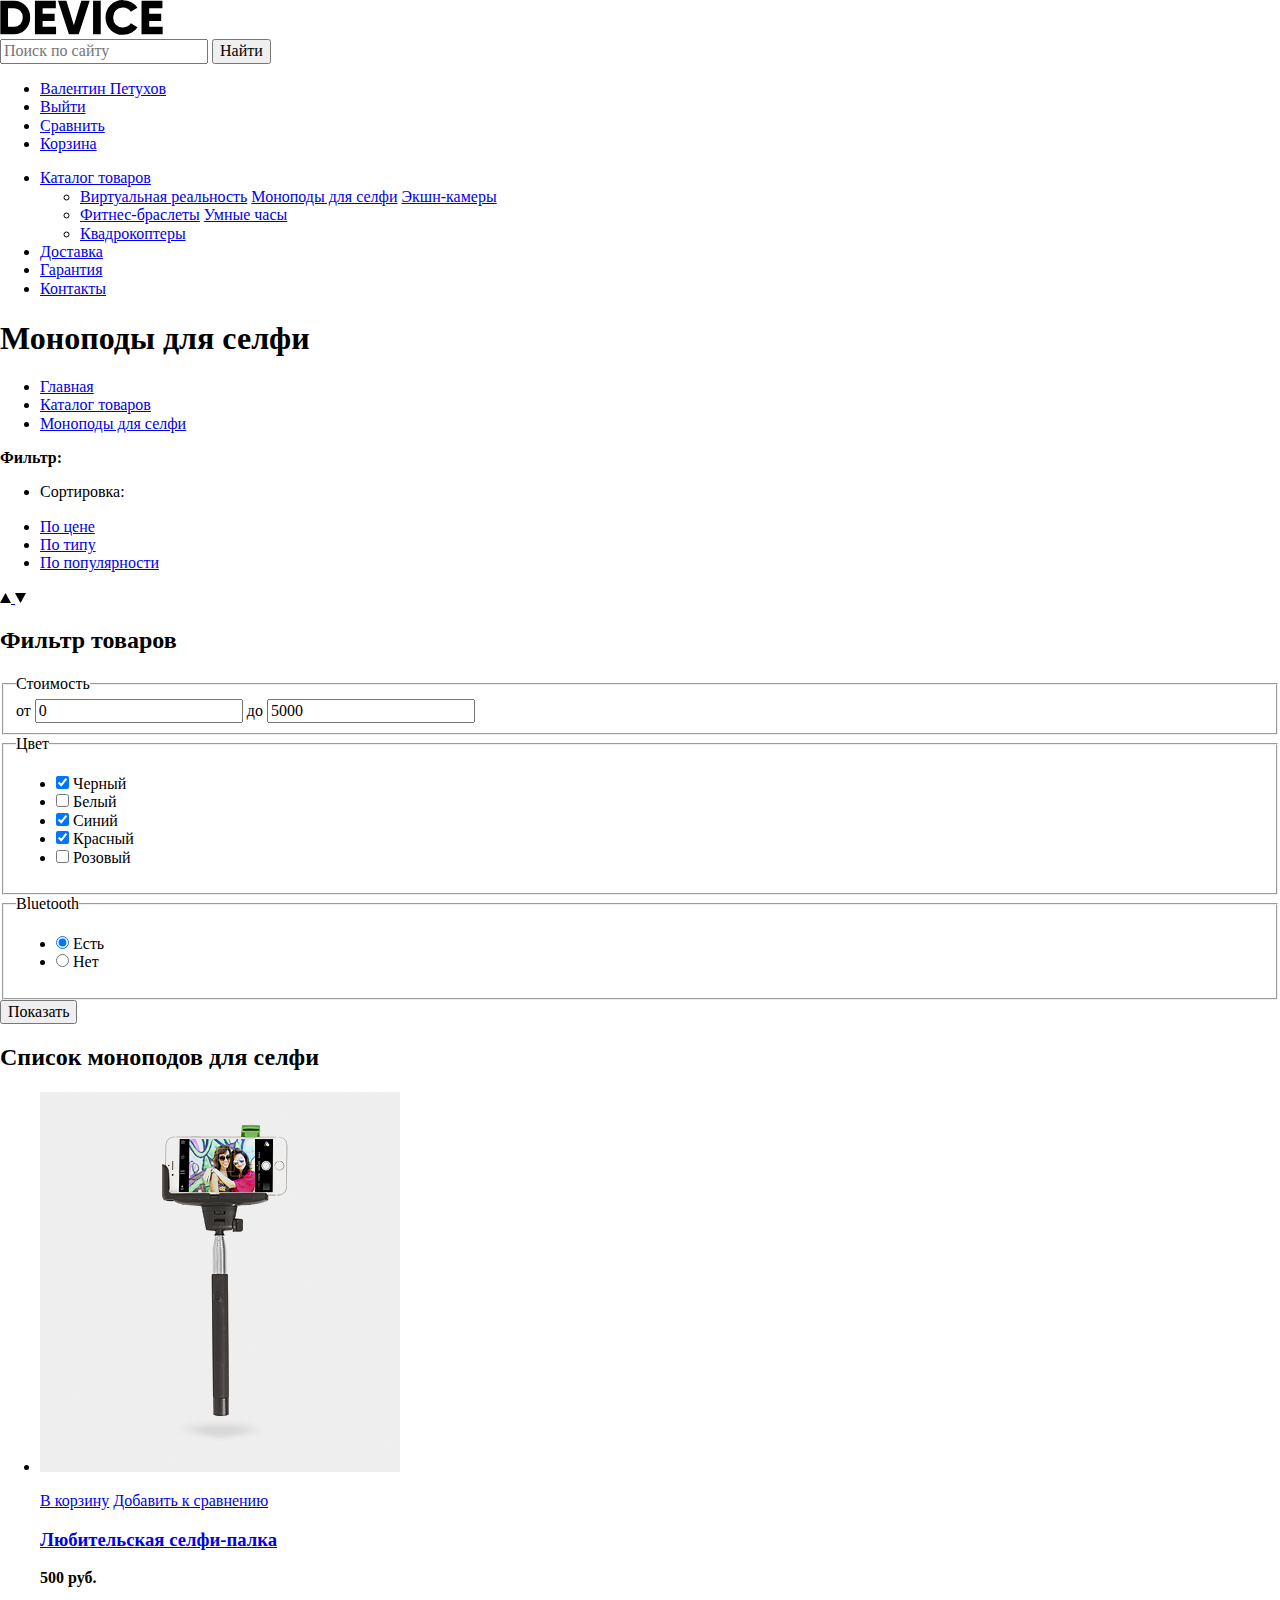
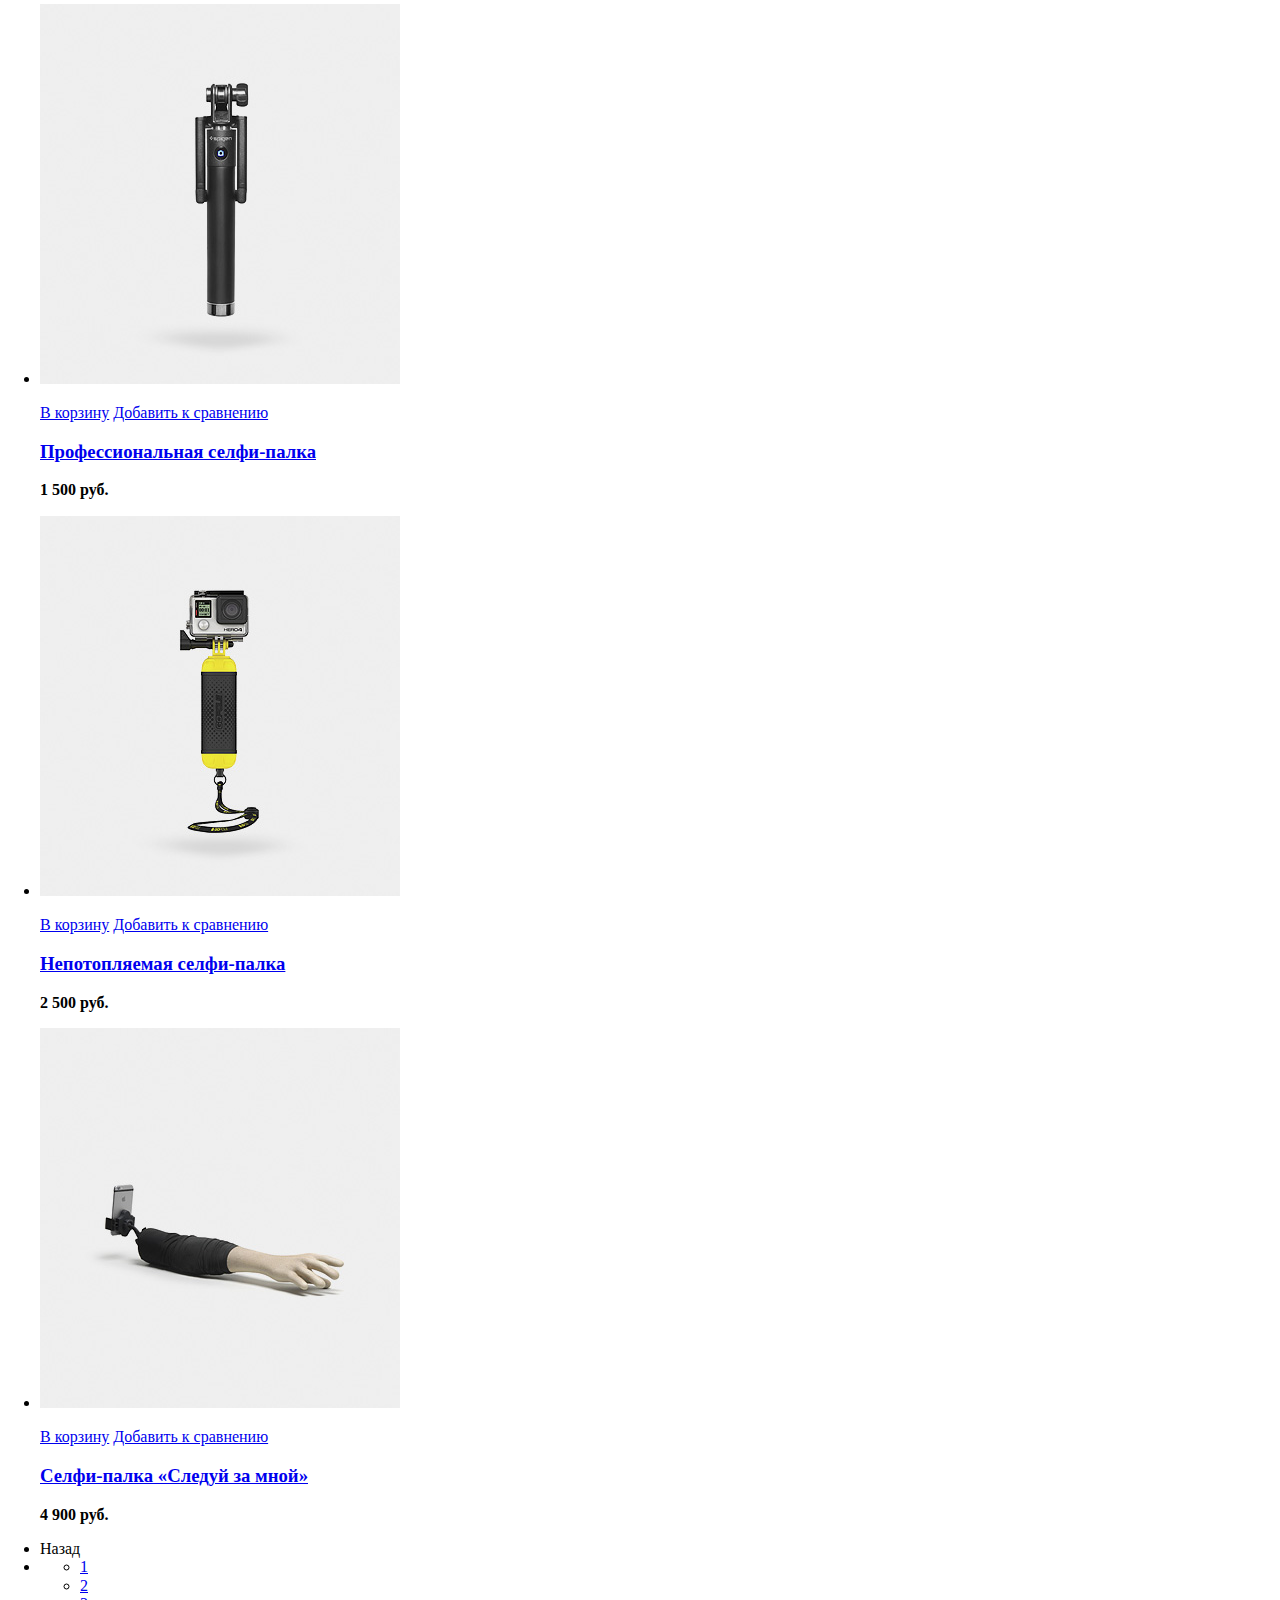
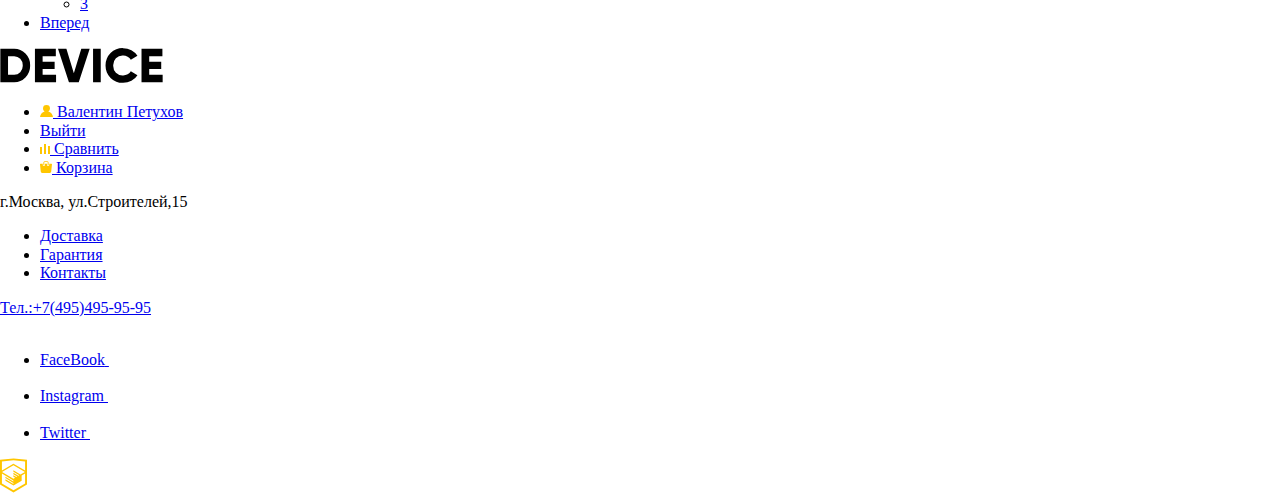
==== commit ebeec0c0: "Update catalog.html" ====
--- a/catalog.html
+++ b/catalog.html
@@ -6,7 +6,7 @@
   <title>Каталог товаров</title>
   <link href="https://fonts.googleapis.com/css?family=Open+Sans:300&display=swap&subset=cyrillic" rel="stylesheet">
   <link href="css/normalize.css" rel="stylesheet">
-  <link href="css/style.css" rel="stylesheet">
+  <link href="css/style.min.css" rel="stylesheet">
 </head>
 
 <body>
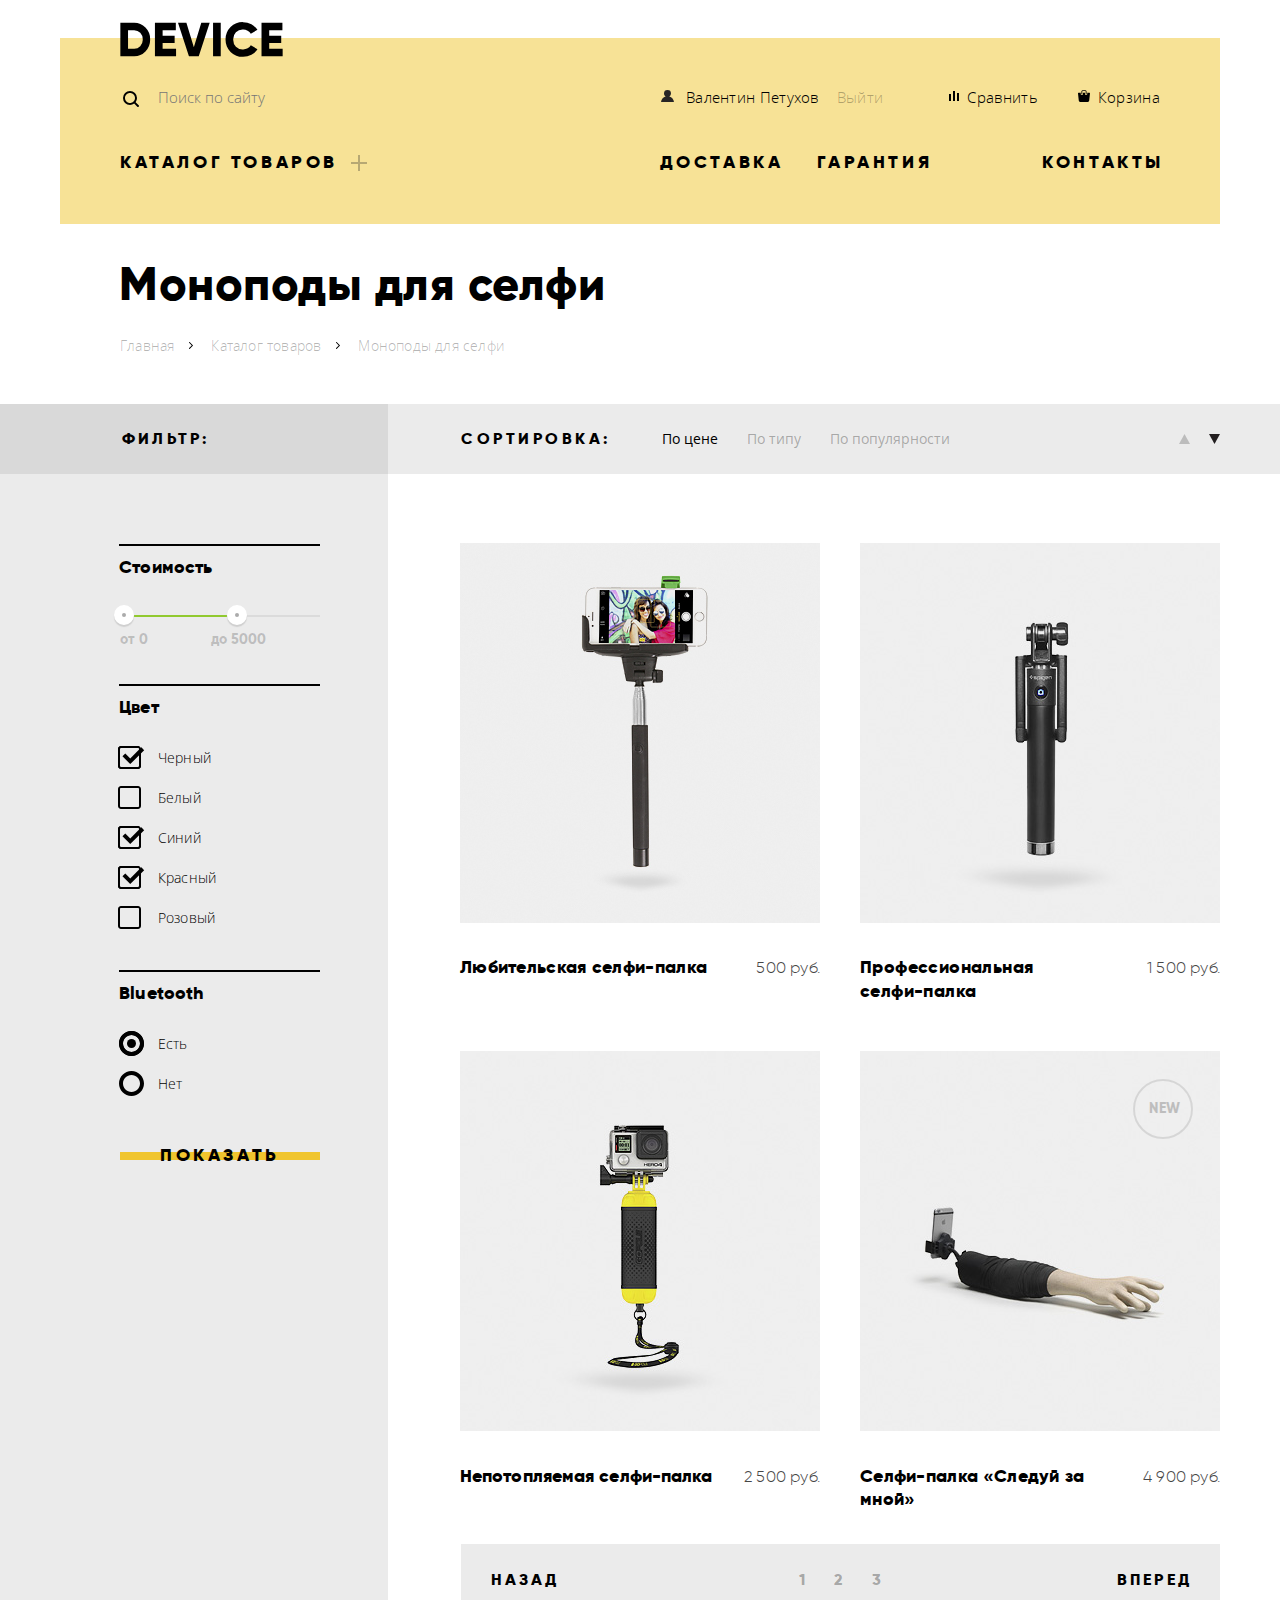
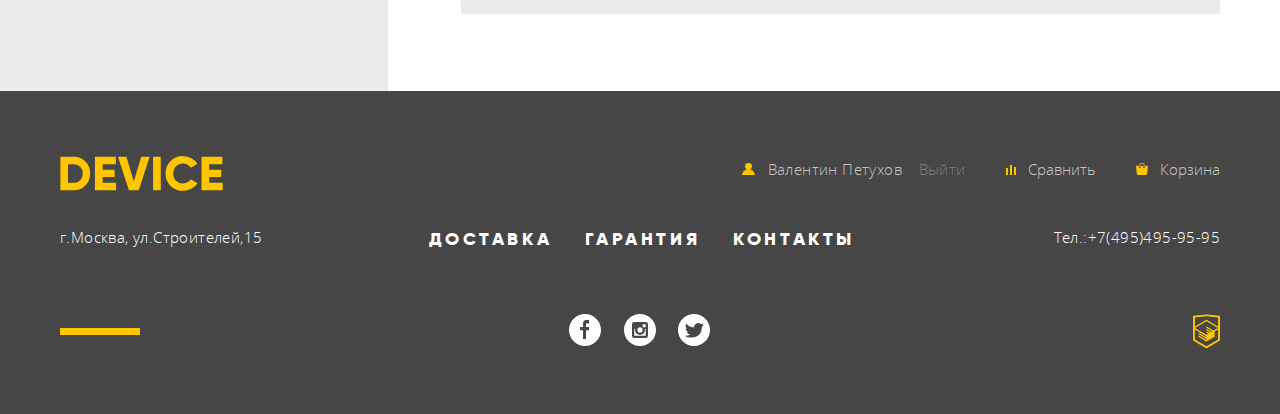
==== commit f07149f4: "Update catalog.html" ====
--- a/catalog.html
+++ b/catalog.html
@@ -6,7 +6,7 @@
   <title>Каталог товаров</title>
   <link href="https://fonts.googleapis.com/css?family=Open+Sans:300&display=swap&subset=cyrillic" rel="stylesheet">
   <link href="css/normalize.css" rel="stylesheet">
-  <link href="css/style.min.css" rel="stylesheet">
+  <link href="css/style.css" rel="stylesheet">
 </head>
 
 <body>
--- a/css/style.css
+++ b/css/style.css
@@ -0,0 +1,2921 @@
+@font-face {
+font-family: "Gilroy";
+    src: url("../fonts/web/gilroyextrabold.woff2") format("woff2");
+    src: url("../fonts/web/gilroyextrabold.woff") format("woff"); 
+    font-weight: 800; 
+}
+@font-face {
+font-family: "GilroyLight";
+    src: url("../fonts/web/gilroylight.woff2") format("woff2");
+    src: url("../fonts/web/gilroylight.woff") format("woff");
+    font-weight: 300; 
+}
+
+@font-face {
+font-family: "OpenSans";
+    src: url("../fonts/web/opensans.woff2") format("woff2");
+    src: url("../fonts/web/opensans.woff") format("woff"); 
+    font-weight: 400; 
+}
+
+@font-face {
+font-family: "OpenSans";
+    src: url("../fonts/web/opensanslight.woff2") format("woff2");
+    src: url("../fonts/web/opensanslight.woff") format("woff");
+    font-weight: 300; 
+}
+
+@keyframes bounce {
+  0% {
+    transform: translateY(-2000px);
+  }
+  
+  70% {
+    transform: translateY(30px);
+  }
+  
+  90% {
+    transform: translateY(-10px);
+  }
+  
+  100% {
+    transform: translateY(0);
+  }
+}
+
+@keyframes shake {
+  0%,
+  100% {
+    transform: translateX(0);
+  }
+  
+  10%,
+  30%,
+  50%,
+  70%,
+  90% {
+    transform: translateX(-10px);
+  }
+  
+  20%,
+  40%,
+  60%,
+  80% {
+    transform: translateX(10px);
+  }
+}
+  
+
+body {
+    padding:0;
+    margin:0;
+    font-family:"Gilroy", Arial , sans-serif;
+    font-weight: 800;
+    color:#000000;
+
+    background-color:white;
+}
+
+a {
+    text-decoration: none;
+
+}
+
+a:active, a:focus { 
+    outline: none; 
+}
+
+.navigation-main {
+    font-family: "OpenSans", Arial , sans-serif;
+    font-size:15px;
+    line-height: 2;
+    letter-spacing: 0.3px;
+    text-align: left;
+    font-weight:300; 
+}
+
+.navigation-main a:hover {
+    color:rgba(0, 0, 0, 0.6);
+    opacity:0.6;
+}
+
+.navigation-main a:focus {
+    color:rgba(0, 0, 0, 0.3);
+    opacity:0.3;
+}
+
+.site-navigation {
+    font-size:18px;
+    line-height:1.33;
+    letter-spacing:3.6px;
+    text-align:left;
+    text-transform:uppercase;
+}
+.site-navigation a:hover {
+    color:rgba(0, 0, 0, 0.6);
+}
+.site-navigation a:focus {
+    color:rgba(0, 0, 0, 0.3);
+}
+
+.item-catalog-class {
+    font-family: "OpenSans", Arial , sans-serif;
+    font-size:15px;
+    line-height:2.4;
+    letter-spacing:0.2px;
+    text-align:left;
+    font-weight:300;
+    text-transform:none;
+    color:#000000;
+}
+.item-catalog-class a:hover {
+    color:rgba(0, 0, 0, 0.6);
+}
+.item-catalog-class a:focus {
+    color:rgba(0, 0, 0, 0.3);
+}
+
+.vissualy-hidden {
+    display:none;
+}
+.visually-hidden {
+    display:none;
+}
+
+.navigation-main,
+.site-navigation,
+.item-catalog-class,
+.footer-first,
+.footer-first-catalog,
+.footer-second,
+.footer-social-buttons {
+    list-style:none;
+}
+
+.navigation-main a,
+.site-navigation a,
+.item-catalog-class a,
+.footer-first a,
+.footer-first-catalog a,
+.footer-second a,
+.footer-social-buttons a,
+.button-contact-us,
+.button-about-us,
+.info a {
+    color:#000000;
+}
+
+.contacts-map,
+.about-us {
+    text-align:left;
+}
+
+.about-us h3,
+.contacts-map h3 {
+    font-size:47px;
+    line-height: 1.02;
+    letter-spacing: 0.5px;
+    text-align: left;
+}
+
+.about-us-first {
+    font-family: "OpenSans", Arial , sans-serif;
+    font-size:15px;
+    line-height:2;
+    text-align:left;
+    font-weight:300;
+    color:#464646;
+
+    margin:0;
+    padding:0;
+    padding-top:43px;
+    width:462px;
+}
+
+.about-us-second {
+    font-family: "OpenSans", Arial , sans-serif;
+    font-size:15px;
+    line-height:2;
+    text-align:left;
+    font-weight:300;
+    color:#464646;
+
+    display:block;
+    width:475px;
+    margin:0;
+    padding:0;
+    padding-top:30px;
+}
+
+.contacts-map p {
+    font-family: "OpenSans", Arial , sans-serif;
+    font-size:15px;
+    line-height:2;
+    text-align:left;
+    font-weight:300;
+    color:#464646;
+    letter-spacing:0.13px;	
+
+    width:511px;
+
+    margin:0;
+    padding:0;
+    margin-top:4px;
+}
+
+.delivery-company {
+    font-family: "Gilroy", Arial , sans-serif;
+    text-align:left;
+    font-size:16px;
+    line-height: 2.5;
+    list-style:none;
+
+    margin:0;
+    padding:0;
+    margin-top:65px;
+    padding-left:36px;
+}
+
+.delivery-company li {
+    position:relative;
+}
+
+.delivery-company li:after {
+    content: "";
+    border:2px solid #e6e6e6;
+    border-radius:50%;
+    position:absolute;
+
+    top: 18px;
+    left: -35px;
+    
+    width: 4px; 
+    height: 4px;
+}
+
+.button-contact-us,
+.button-about-us {
+    font-size: 18px;
+    line-height: 1.33;
+    letter-spacing: 3.6px;
+    text-align: center;
+    text-transform:uppercase;
+}
+
+.button-contact-us:hover,
+.button-about-us:hover {
+    background:#f0c52e;
+}
+
+.button-contact-us:focus,
+.button-about-us:focus {
+    color:rgba(0, 0, 0, 0.3);
+    background:#f0c52e;
+}
+
+.main-footer {
+    min-height:323px;
+    color:#ffffff;
+    background-color:#464646;
+}
+
+.footer-first a,
+.footer-first-catalog a {
+    font-family: "OpenSans", Arial , sans-serif;
+    font-size: 15px;
+    font-weight: 300;
+    line-height: 2.4;
+    text-align: left;
+    color: rgba(255, 255, 255, 0.7);
+}
+
+.footer-first a:hover,
+.footer-first-catalog a:hover {
+    color:#ffffff;
+    opacity: 0.6;
+}
+
+.footer-first a:active,
+.footer-first-catalog a:active {
+    color:rgba(255, 255, 255, 0.3);
+    opacity: 0.3;
+}
+
+.footer-second a {
+    font-family: "Gilroy", Arial , sans-serif;
+    font-size: 18px;
+    font-weight: 800;
+    line-height: 1.33;
+    letter-spacing: 3.6px;
+    text-align: left;
+    color:#ffffff;
+    text-transform:uppercase;
+
+    margin-right: 28px;
+    margin-left: 5px;
+}
+
+.footer-second a:hover {
+    color:rgba(255, 255, 255, 0.6);
+}
+
+.footer-second a:focus {
+    color:rgba(255, 255, 255, 0.3);
+}
+
+.footer-social {
+    margin-left:auto;
+}
+
+.phone {
+    font-family: "OpenSans", Arial , sans-serif;
+    font-size: 15px;
+    font-weight: 300;
+    line-height: 2;
+    text-align: right;
+    color:#ffffff;
+    letter-spacing: 0.4px;
+}
+
+.phone:hover {
+    opacity:0.6;
+}
+
+.phone:focus {
+    opacity:0.3;
+}
+
+.adress {
+    font-family: "OpenSans", Arial , sans-serif;
+    font-size: 15px;
+    font-weight: 300;
+    line-height: 2;
+    text-align: left;
+    color:#ffffff;
+    letter-spacing: 0.4px;
+}
+
+.login-entered a {
+    color:rgba(0, 0, 0, 0.3);
+}
+
+.login-entered-footer a {
+    color:rgba(255, 255, 255, 0.7);
+}
+
+.page-title {
+    font-size: 47px;
+    line-height: 1.02;
+    letter-spacing: 0.5px;
+    text-align: left;
+}
+
+.pagetree  {
+    font-family: "OpenSans", Arial , sans-serif;
+    font-size: 14px;
+    font-weight: 300;
+    line-height: 1.71;
+    letter-spacing: 0.2px;
+    text-align: left;
+    color: rgba(0, 0, 0, 0.3);
+
+    display:flex;
+    justify-content: flex-start;
+    flex-wrap: wrap;
+
+    margin:0;
+    padding:0;
+    margin-top:25px;
+    margin-bottom:46px;
+    margin-left:60px;
+}
+
+.pagetree a:hover {
+    color:rgba(0, 0, 0, 0.6);
+}
+
+.pagetree a:focus{
+    color:rgba(0, 0, 0, 0.1);
+}
+
+.pagetree a,
+.catalog-list a {
+    color:#000000;
+}
+
+.pagetree,
+.catalog-list,
+.filter-option {
+    list-style:none;
+}
+
+legend {
+    font-size: 18px;
+    line-height: 1.33;
+    letter-spacing: 0.2px;
+    text-align: left;
+}
+
+.filter-button {
+    font:inherit;
+    vertical-align: middle;
+    text-transform: uppercase;
+    border: none;
+    font-size: 18px;
+    letter-spacing: 3.6px;
+    text-align: center;
+    cursor:pointer;
+
+    outline:none;
+
+    background: linear-gradient(to bottom, #ebebeb 17px,#f0c52e 17px,#f0c52e 25px,#ebebeb 25px);
+
+    margin:0;
+    padding:0;
+    width:200px;
+    height:40px;
+    margin-top:31px;
+    margin-left:60px;
+}
+
+.filter-button:hover {
+    background:#f0c52e;
+}
+
+.filter-button:focus {
+    background:#f0c52e;
+    color:rgba(0, 0, 0, 0.3);
+}
+
+.catalog-item h3 {
+    font-size: 18px;
+    line-height: 1.33;
+    text-align: left;
+    
+    margin:0;
+    padding:0;
+    margin-top:29px;
+}
+
+.catalog-item-price {
+    font-family:"GilroyLight", Arial , sans-serif;
+    font-size: 16px;
+    font-weight: 300;
+    line-height: 1.5;
+    letter-spacing: 0.2px;
+    text-align: right;
+    color:#464646;
+
+    margin:0;
+    padding:0;
+    margin-top:29px;
+}
+
+.login-footer a {
+    font-size: 15px;
+    font-weight: 300;
+    line-height: 2.4;
+    letter-spacing: 0.2px;
+    text-align: left;
+    color:rgba(255, 255, 255, 0.3);
+}
+/*main*/
+
+.first-slide b,
+.second-slide b,
+.third-slide b {
+    font-family: "Gilroy", Arial , sans-serif;
+    font-size: 47px;
+    font-weight: 800;
+    line-height: 1.19;
+    letter-spacing: 0.5px;
+    text-align: left;
+    color: #000000;
+
+    z-index:2;
+}
+
+.first-slide p,
+.second-slide p,
+.third-slide p {
+    font-family: "OpenSans", Arial , sans-serif;
+    font-size: 15px;
+    font-weight: 300;
+    line-height: 2;
+    letter-spacing: 0.2px;
+    text-align: left;
+    color: #464646;
+}
+
+.slide-navigation ul {
+    list-style:none;
+}
+
+.specification {
+    list-style:none;
+}
+
+.more-info {
+    font-family: "Gilroy", Arial , sans-serif;
+    font-size: 18px;
+    font-weight: 800;
+    line-height: 1.33;
+    letter-spacing: 3.6px;
+    text-align: center;
+    color: #000000;
+    text-transform:uppercase;
+
+    display:block;
+    margin:0;
+    padding:0;
+    width:220px;
+    height:32px;
+    padding-top:9px;
+    padding-left:2px;
+
+    background: linear-gradient(to bottom, white 17px,#f0c52e 17px,#f0c52e 25px,white 25px);
+}
+
+
+.more-info:hover {
+    background:#f0c52e;
+}
+
+.more-info:focus {
+    color:rgba(0, 0, 0, 0.3);
+    background:#f0c52e;
+
+}
+.specification b {
+    font-family:"GilroyLight", Arial , sans-serif;
+    font-size: 36px;
+    font-weight: 300;
+    line-height: 1.33;
+    letter-spacing: 0.4px;
+    text-align: left;
+    color: #000000;
+}
+
+.specification p {
+    font-family: "OpenSans", Arial , sans-serif;
+    font-size: 13px;
+    font-weight: 300;
+    line-height: 1.54;
+    letter-spacing: 0.1px;
+    text-align: left;
+    color: #464646;
+}
+
+.body {
+    width:100%;
+    margin:0 auto;
+}
+.container-center {
+    width:1160px;
+    margin:0 auto;
+}
+.shop-slides {
+    counter-reset: section;
+
+    background: linear-gradient(to bottom, #f7e296 0px,#f7e296 127px,white 127px,white 100%);
+    position:relative;
+}
+
+.shop-slides:after  {
+    content: "";
+    background:#ffffff;
+    position: absolute;
+    top: 54px;
+    right: 460px;
+    
+    width: 100px; 
+    height: 7px;   
+}
+
+.header-navigation {
+    display:flex;
+    flex-direction:column;
+    background: linear-gradient(to bottom, white 38px,#f7e296 38px,#f7e296 60px);
+
+    padding-left:60px;
+    padding-right:60px;
+    min-height:210px;
+}
+
+.main-header-logo {
+    display:block;
+
+    margin-bottom:16px;
+    margin-top:20px;
+}
+
+.catalog-header-logo {
+    display:block;
+
+    margin-bottom:14px;
+    margin-top:22px;
+}
+
+.catalog-header-logo:hover {
+    opacity: 0.6;
+}
+
+.catalog-header-logo:focus {
+    opacity: 0.3;
+}
+
+.header-wrapper {
+    display:flex;
+    flex-direction:row;
+    justify-content:space-between;
+}
+
+.site-navigation {
+    display:flex;
+    flex-direction:row;
+    justify-content:space-between;
+
+    margin:0;
+    padding:0;
+    width:1044px;
+    margin-top:31px;
+    margin-right:auto;
+}
+.search {
+    display:block;
+    
+    margin:0;
+    padding:0;
+}
+.navigation-main {
+    display:flex;
+    flex-direction:row;
+    justify-content:space-between;
+
+    margin:0;
+    padding:0;
+    margin-top:11px;
+    width:491px;
+}
+
+.myitems {
+    position:relative;
+
+    margin-left:60px;
+}
+
+.myitems a:before {
+    content: "";
+    background:url("../img/cart.svg");
+    position: absolute;
+    top: 8px;
+    right: 70px;
+
+    width: 12px; 
+    height: 12px;   
+}
+
+.compare {
+    position:relative;
+
+    margin-left:auto;
+}
+
+.compare a:before {
+    content: "";
+    background:url("../img/compare.svg");
+    position: absolute;
+    top: 9px;
+    right: 79px;
+    
+    width: 10px; 
+    height: 10px;   
+}
+
+.login-enter {
+    position:relative;
+
+    margin-left:17px;
+}
+
+.logged a {
+    position:relative;
+}
+
+.login-enter a:before {
+    content: "";
+    background:url("../img/user.svg");
+    position: absolute;
+    top: 8px;
+    right: 58px;
+
+    width: 13px; 
+    height: 12px;   
+}
+
+.contacts-main,
+.about-contacts {
+    margin-left:110px;
+}
+
+.warranty-main,
+.about-warranty {
+    margin-left:34px;
+}
+
+.delivery-main,
+.about-delivery {
+    margin-left:auto;
+}
+
+.catalog-main,
+.site-navigation-current {
+    display:block;
+
+    position:relative;
+
+    margin:0;
+    padding:0;
+}
+
+.catalog-main-plus:hover + .item-catalog-class,
+.site-navigation-current-plus:hover + .item-catalog-class,
+.item-catalog-class:hover {
+    display:flex;
+}
+
+.catalog-main-plus::before,
+.site-navigation-current-plus::before {
+    content: "";
+    background:url("../img/plus.svg");
+    position: absolute;
+    top: 4px;
+    right: -29px;
+    
+    width: 16px; 
+    height: 16px; 
+
+    opacity: 0.3;
+}
+
+.item-catalog-class {
+    position:absolute;
+    display:none;
+
+    left:-60px;
+
+    z-index:50;
+
+    margin:0;
+    padding:0;
+    padding-top:20px;
+    width:1160px;
+    padding-bottom:36px;
+
+    background-color:#f7e296;
+}
+
+.item-catalog-first {
+    margin-left:60px;
+}
+
+.item-catalog-second {
+    margin-left:56px;
+}
+
+.item-catalog-third {
+    margin-left:75px;
+}
+
+.item-catalog-first a {
+    display:block;
+
+    margin:0;
+    padding:0;
+}
+.item-catalog-second a {
+    display:block;
+
+    margin:0;
+    padding:0;
+}
+
+.item-catalog-third a {
+    display:block;
+
+    margin:0;
+    padding:0;
+}
+
+.first-slide {
+    display:flex;
+    flex-direction:row;
+    display:none;
+    position:relative;
+}
+
+.first-slide:before {
+    content: "01";
+    position: absolute;
+    font-family: "Gilroy", Arial , sans-serif;
+    font-size: 179px;
+    font-weight: 800;
+    line-height: 1;
+    letter-spacing: 1.8px;
+    text-align: right;
+    color: white;
+
+    z-index:1;
+
+    top: -9px;
+    right: 46px;
+}
+
+.second-slide {
+    display:flex;
+    flex-direction:row;
+    display:none;
+    position:relative;
+}
+
+.second-slide:before {
+    content: "02";
+    position: absolute;
+    font-family: "Gilroy", Arial , sans-serif;
+    font-size: 179px;
+    font-weight: 800;
+    line-height: 1;
+    letter-spacing: 1.8px;
+    text-align: right;
+    color: white;
+
+    z-index:1;
+
+    top: -9px;
+    right: 46px;
+}
+
+.third-slide {
+    display:flex;
+    flex-direction:row;
+    display:none;
+    position:relative;
+}
+
+.third-slide:before {
+    content: "03";
+    position: absolute;
+    font-family: "Gilroy", Arial , sans-serif;
+    font-size: 179px;
+    font-weight: 800;
+    line-height: 1;
+    letter-spacing: 1.8px;
+    text-align: right;
+    color: white;
+
+    z-index:1;
+
+    top: -9px;
+    right: 46px; 
+}
+
+.slider-1 {
+    display:block;
+
+    margin:0;
+    padding:0;
+    margin-left:90px;
+    margin-top:5px;
+}
+
+.slider-2 {
+    display:block;
+
+    margin:0;
+    padding:0;
+    margin-left:115px;
+    margin-top:17px;
+}
+
+.slider-3 {
+    display:block;
+
+    margin:0;
+    padding:0;
+    margin-left:30px;
+    margin-top:70px;
+}
+
+.slide-wrapper1 {
+    display:flex;
+    flex-direction:column;
+
+    margin-left:125px;
+    margin-right:60px;
+    margin-top:85px;
+
+    width:485px;
+}
+
+.slide-wrapper2 {
+    display:flex;
+    flex-direction:column;
+
+    margin-left:139px;
+    margin-right:67px;
+    margin-top:85px;
+
+    width:460px;
+}
+
+.slide-wrapper3 {
+    display:flex;
+    flex-direction:column;
+
+    z-index:1;
+
+    margin-left:43px;
+    margin-right:24px;
+    margin-top:85px;
+
+    width:537px;
+}
+
+.specs-third-slider {
+    margin-right:154px;
+}
+
+.slide-wrapper1 b,
+.slide-wrapper1 p,
+.slide-wrapper2 b,
+.slide-wrapper2 p,
+.slide-wrapper3 b,
+.slide-wrapper3 p {
+    display:block;
+
+    margin:0;
+    padding:0;
+}
+
+.slide-wrapper1 p,
+.slide-wrapper2 p,
+.slide-wrapper3 p {
+    margin-top:20px;
+    margin-bottom:41px;
+}
+
+.description-slide-one {
+    width:485px;
+}
+
+.description-slide-two {
+    width:460px;
+}
+
+.description-slide-three {
+    width:455px;
+}
+
+.slide-navigation ul {
+    display:flex;
+
+    width:78px;
+    margin:0;
+    padding:0;
+ }
+ 
+.specification {
+    display:flex;
+    justify-content:space-between;
+
+    margin:0;
+    padding:0;
+    width:429px;
+    margin-top:50px;
+}
+
+.specification p {
+    margin-top:8px;
+    margin-bottom:62px;
+}
+
+.navigation-bar-icons {
+    list-style:none;
+    display:flex;
+    flex-direction:row;
+    justify-content:space-between;
+
+    margin:0;
+    padding:0;
+    margin-top:50px;
+}
+.navigation-bar-img {
+    position:relative;
+    display:block;
+
+    background: linear-gradient(to bottom, #f7e296 0px,#f7e296 160px,white 160px,white 238px);
+
+    width:160px;
+    height:238px;
+}
+
+.navigation-bar-img:hover {
+    background: linear-gradient(to bottom, #f0c52e 0px,#f0c52e 160px,white 160px,white 238px);
+}
+
+.navigation-bar-img:focus {
+    background: linear-gradient(to bottom, #f0c52e 0px,#f0c52e 160px,white 160px,white 238px);
+}
+
+.navigation-bar-img:focus::before {
+    opacity:0.3;
+}
+
+.navigation-bar-name {
+    font-family: "Gilroy", Arial , sans-serif;
+    font-size: 18px;
+    font-weight: 800;
+    line-height: 1.33;
+    text-align: left;
+    color: #000000;
+    letter-spacing: 0.18px;
+
+    z-index:1;
+    
+    display:block;
+
+    margin:0;
+    padding:0;
+    width:160px;
+    padding-top:194px;
+}
+
+.navigation-bar-img:focus .navigation-bar-name {
+    opacity:0.3;
+}
+
+.monopods {
+    width:120px;
+}
+
+.services {
+    margin-top:80px;
+    height:393px;
+
+    background: linear-gradient(to bottom, white 105px,#e5e5e5 105px,#e5e5e5 293px);
+}
+
+.services-wrapper {
+    margin:auto;
+    display:flex;
+    position:relative;
+
+    width:1160px;
+
+}
+
+.services-wrapper:before {
+    content: "";
+    background:#000000;
+    position: absolute;
+    top: 5px;
+    right: 876px;
+    
+    width: 7px; 
+    height: 319px;   
+}
+
+.services-info {
+    display:flex;
+
+    width:876px;
+}
+
+.services-buttons ul,
+.services-info {
+    list-style:none;
+}
+
+.services-buttons {
+    width:278px;
+}
+
+.services-buttons li {
+    height:40px;
+
+    margin-bottom:24px;
+}
+
+.services-button {
+    display:inline-block;
+    font-family: "Gilroy", Arial , sans-serif;
+    font-size: 18px;
+    font-weight: 800;
+    line-height: 1.33;
+    letter-spacing: 3.6px;
+    text-align:left;
+    text-transform:uppercase;
+    color: #000000;
+
+    box-sizing:border-box;
+    border:none;
+
+    outline:none;
+
+    cursor:pointer;
+
+    height:40px;
+    margin-top:7px;
+}
+
+.services-wrapper ul {
+    margin:0;
+    padding:0;
+
+    margin-top:79px;
+}
+
+.delivery-info {
+    display:none;
+    position:relative;
+    margin:0;
+    padding:0;
+    margin-left:124px;
+    padding-right:324px;
+}
+
+.delivery-info::after {
+    content:"";
+    position:absolute;
+
+    width:136px;
+    height:164px;
+
+    bottom:16px;
+    right:60px;
+
+
+    background:url("../img/delivery.svg") no-repeat;
+}
+
+.warranty-info::after {
+    content:"";
+    position:absolute;
+
+    width:171px;
+    height:194px;
+
+    bottom:9px;
+    right:40px;
+
+    background:url("../img/warranty.svg") no-repeat;
+}
+
+.credit-info::after {
+    content:"";
+    position:absolute;
+
+    width:156px;
+    height:186px;
+
+    bottom:19px;
+    right:65px;
+
+    background:url("../img/credit.svg") no-repeat;
+}
+
+.warranty-info {
+    display:none;
+    position:relative;
+    margin:0px;
+    padding:0;
+    margin-left:124px;
+    padding-right:324px;
+}
+
+.credit-info {
+    display:none;
+    position:relative;
+    margin:0px;
+    padding:0;
+    margin-left:124px;
+    padding-right:324px;
+}
+
+.delivery-button {
+    padding-left:20px;
+    width:160px;
+    padding-top:7px;
+
+    background: linear-gradient(to bottom, white 16px,#f0c52e 16px,#f0c52e 24px,#e5e5e5 24px);
+}
+
+.warranty-button {
+    padding-left:25px;
+    width:160px;
+    padding-top:8px;
+
+    background: linear-gradient(to bottom, #e5e5e5 16px,#f0c52e 16px,#f0c52e 24px,#e5e5e5 24px);
+}
+
+.credit-button {
+    padding-left:38px;
+    width:160px;
+    padding-top:8px;
+
+    background: linear-gradient(to bottom, #e5e5e5 16px,#f0c52e 16px,#f0c52e 24px,#e5e5e5 24px);
+}
+
+.warranty-button:hover,
+.delivery-button:hover,
+.credit-button:hover {
+    background:#f0c52e;
+}
+
+.warranty-button:focus,
+.credit-button:focus,
+.delivery-button:focus {
+    width:278px;
+    background:#000000;
+    color:#f7e184;
+}
+
+#services-control-1:checked ~ .services-buttons .delivery-button,
+#services-control-2:checked ~ .services-buttons .warranty-button,
+#services-control-3:checked ~ .services-buttons .credit-button {
+    width:278px;
+    background:#000000;
+    color:#f7e184;
+}
+
+#services-control-2:checked ~ .services-info .warranty-info,
+#services-control-3:checked ~ .services-info .credit-info,
+#services-control-1:checked ~ .services-info .delivery-info,
+#services-control-2:checked ~ .services-info .warranty-info,
+#services-control-3:checked ~ .services-info .credit-info {
+  display: block;
+}
+
+.delivery-info h3,
+.warranty-info h3,
+.credit-info h3 {
+    font-family: "Gilroy", Arial , sans-serif;
+    font-size: 47px;
+    line-height: 1.02;
+    letter-spacing: 0.5px;
+    text-align: left;
+    color: #000000;
+
+    margin:0;
+    padding:0;
+}
+
+.delivery-info p,
+.warranty-info p,
+.credit-info p {
+    font-family: "OpenSans", Arial , sans-serif;
+    font-size: 15px;
+    font-weight: 300;
+    line-height: 2;
+    letter-spacing: 0.2px;
+    text-align: left;
+    color: #464646;
+
+    margin-top:30px;
+}
+
+.partners {
+    width:1160px;
+    margin:0 auto;
+}
+
+.partners-logo {
+    list-style:none;
+    display:flex;
+    justify-content:space-between;
+
+    margin:0;
+    padding:0;
+    margin-top:94px;
+}
+
+.logo-1:hover {
+    background-image: url("../img/logo-1-1.png");
+    width:260px;
+    height:100px;
+}
+
+.logo-2:hover {
+    background-image: url("../img/logo-2-2.png");
+    width:260px;
+    height:100px;
+}
+
+.logo-3:hover {
+    background-image: url("../img/logo-3-3.png");
+    width:260px;
+    height:100px;
+}
+
+.logo-4:hover {
+    background-image: url("../img/logo-4-4.png");
+    width:260px;
+    height:100px;
+}
+
+.contact-information {
+    display:flex;
+    justify-content:space-between;
+
+    width:1160px;
+
+    margin-top:143px;
+    height:602px;
+}
+
+.about-us {
+    display:flex;
+    flex-direction:column;
+    justify-content:space-between;
+
+    position:relative;
+
+    height:504px;
+}
+
+.contacts-map {
+    display:flex;
+    flex-direction:column;
+    justify-content:space-between;
+
+    position:relative;
+
+    width:562px;
+    height:562px;
+}
+
+.about-us:after {
+    content: "";
+    background:#000000;
+    position: absolute;
+    top: -53px;
+    left: 0px;
+    
+    width: 80px; 
+    height: 7px;   
+}
+
+.contacts-map:before {
+    content: "";
+    background:#000000;
+    position: absolute;
+    top: -53px;
+    left: 2px;
+    
+    width: 80px; 
+    height: 7px;   
+}
+
+.main-contacts-map {
+    margin-left:3px;
+}
+
+.about-us h3,
+.contacts-map h3 {
+    display:block;
+
+    margin:0;
+    padding:0;
+}
+
+.button-about-us {
+    margin-right:auto;
+    margin-top:55px;
+    margin-left:2px;
+    padding-bottom:10px;
+    padding-top:8px;
+    cursor:pointer;
+
+    background: linear-gradient(to bottom, white 16px,#f0c52e 16px,#f0c52e 24px,white 24px);
+
+    width:260px;
+    height:27px;
+}
+
+.button-contact-us {
+    margin-top:26px;
+    margin-right:auto;
+    margin-bottom:42px;
+    margin-left:4px;
+    padding-top:8px;
+    cursor:pointer;
+
+    background: linear-gradient(to bottom, white 16px,#f0c52e 16px,#f0c52e 24px,white 24px);
+
+    width:260px;
+    height:32px;
+}
+
+.footer-container-center {
+    display:flex;
+    flex-direction:column;
+    position:relative;
+
+    width:1160px;
+    margin:0 auto;
+    padding-top:60px;
+}
+
+.footer-container-center:after {
+    content: "";
+    background:#ffc600;
+    position: absolute;
+    top: 237px;
+    right: 1080px;
+    
+    width: 80px; 
+    height: 7px;   
+}
+
+.footer-wrapper {
+    display:flex;
+    justify-content:space-between;
+}
+
+.footer-first {
+    display:flex;
+    justify-content:space-between;
+
+    min-width:298px;
+    margin:0;
+    padding:0;
+}
+
+.footer-wrapper-second {
+    display:flex;
+    justify-content:space-between;
+
+    margin-top:30px;
+}
+
+.footer-wrap-helper {
+    margin-top:27px;
+}
+
+.footer-second {
+    display:flex;
+    justify-content:space-between;
+
+    width:423px;
+    margin:0;
+    padding:0;
+    margin-top:6px;
+    margin-right:46px;
+}
+
+.footer-wrapper-third {
+    display:flex;
+
+    margin-top:62px;
+}
+
+.adress,
+.phone {
+    display:block;
+    
+    margin:0;
+    padding:0;
+}
+
+.htmlacademy {
+    margin-left:483px;
+}
+
+.htmlacademy:hover {
+    opacity: 0.6;
+}
+
+.htmlacademy:focus {
+    opacity: 0.3;
+}
+
+.footer-social-buttons {
+    display:flex;
+    justify-content:space-between;
+    flex-wrap: wrap;
+
+    width:141px;
+    margin:0;
+    padding:0;
+}
+
+.social-button:focus {
+  opacity:0.1;
+}
+
+.social-button:hover {
+    opacity:0.6;
+}
+
+.login-entered,
+.login-entered-footer {
+    margin-left:18px;
+}
+
+.footer-first-catalog {
+    display:flex;
+    justify-content:flex-end;
+
+    min-width:451px;
+    margin:0;
+    padding:0;
+}
+
+.catalog-container {
+    width:100%;
+}
+
+.page-title {
+    display:block;
+
+    margin:0;
+    padding:0;
+    margin-left:59px;
+    padding-top:51px;
+}
+
+.pagetree a {
+    position: relative;
+
+    margin-right: 37px;
+}
+
+.pagetree-current a::after {
+    display:none;
+}
+
+.pagetree a::after {
+    content: "";
+    background: url("../img/nav-arrow.svg");
+    position: absolute;
+    top: 6px;
+    right: -19px;
+
+    width: 4px; 
+    height: 7px; 
+}
+
+.pagetree-container {
+    width:1160px;
+    margin:0 auto;
+
+    background:linear-gradient(to bottom, #f7e296 0px,#f7e296 14px, white 14px,white 100%);
+}
+
+.filters-catalog {
+    display:flex;
+}
+
+.catalog-list {
+    display:flex;
+    flex-wrap:wrap;
+    flex-direction:row;
+    justify-content: flex-end;
+
+    padding:0;
+    margin:0;
+    height:960px;
+
+}
+
+.catalog-item {
+    position:relative;
+    
+    margin-left:40px;
+    margin-bottom:47px;
+}
+
+.catalog-item-container {
+    display:flex;
+    justify-content:space-between;
+}
+
+.selfie-stick-1 {
+    display:block;
+
+    letter-spacing: 0.3px;
+
+    width:254px;
+}
+
+.selfie-stick-2 {
+    display:block;
+
+    letter-spacing: 0.4px;
+
+    width:173px;
+}
+
+.selfie-stick-3 {
+    display:block;
+
+    letter-spacing: 0.1px;
+
+    width:262px;
+}
+
+.selfie-stick-4 {
+    display:block;
+
+    letter-spacing: 0.3px;
+
+    width:227px;
+}
+
+.catalog {
+    width:972px;
+    margin-top:69px;
+}
+
+.pagetree a {
+    color: rgba(0, 0, 0, 0.3);
+}
+
+.filters-catalog {
+    display:flex;
+    flex-direction:column;
+}
+
+.filters-container {         
+    width:1160px;
+    margin:0 auto;
+    display:flex;
+    flex-direction:row;
+    height:1217px;
+}
+
+.filters {
+    position:relative; 
+}
+
+.filter-item legend::before,
+.colors legend::before,
+.bluetooth legend::before {
+    content: "";
+    background:#000000;
+    position: absolute;
+    bottom: 34px;
+    
+    width: 201px; 
+    height: 2px;  
+}
+
+.filters::after {          
+    content: "";                          
+    position: absolute;
+    top: 0;
+    right: 0;
+    bottom: 0;
+    left: 0;
+    z-index: -1;
+    margin-left: calc(50% - 50vw);
+    background-color: #ebebeb;
+}
+
+.filters::before {          
+    content: "";                          
+    position: absolute;
+    top: 0;
+    right: 0;
+    bottom: 0;
+    left: 0;
+    z-index: -1;;
+    width:328px;
+    background-color: #ebebeb;
+}
+
+
+.filters-name {
+    display:flex;
+    position:relative;
+
+    width:1160px;
+    margin:0 auto;
+}
+
+.filters-name b::before {
+    content: "";
+    position: absolute;
+    top: 0;
+    right: 0;
+    bottom: 0;
+    left: 0;
+    z-index: -1;
+    margin-left: calc(50% - 50vw);
+    background-color: #d9d9d9;
+}
+
+.filter-sorting-center {
+    background-color: #ebebeb;
+    width:100%;
+    z-index:1;
+}
+
+.filters-name b {
+    font-family: "Gilroy", Arial , sans-serif;
+    font-size: 16px;
+    font-weight: 800;
+    line-height: 1.5;
+    letter-spacing: 3.2px;
+    text-align: left;
+    color:#000000;
+    text-transform: uppercase;
+
+    position:relative;
+
+    flex-shrink:0;
+
+    background-color: #d9d9d9;
+
+    width:266px;
+    padding-left:62px;
+    padding-top:23px;
+    padding-bottom:23px;
+}
+
+.sorting {
+    list-style:none;
+    padding:0;
+    margin:0;
+    display:flex;
+    justify-content:space-between;
+    flex-shrink:1;
+    align-items:center;
+
+    margin-left:73px;
+}
+
+.sorting li {
+    align-items:center;
+}
+
+.sorting-name {
+    font-family: "Gilroy", Arial , sans-serif;
+    font-size: 16px;
+    font-weight: 800;
+    line-height: 1.5;
+    letter-spacing: 3.5px;
+    text-align: left;
+    color:#000000;
+    text-transform: uppercase;
+
+    margin-right:51px;
+}
+
+.sorting-buttons {
+    display:flex;
+    justify-content:space-between;
+    align-items:center;
+
+    width:41px;
+    margin-left:auto;
+}
+
+.sorting-buttons a {
+    fill:rgba(0, 0, 0, 0.2);
+}
+
+.sorting-buttons a:hover {
+    fill:rgba(0, 0, 0, 0.4);
+}
+
+.sorting-buttons svg:active,
+.sorting-buttons svg:focus {
+    fill:#231F20;
+}
+
+.sorting-buttons a:active,
+.sorting-buttons a:focus {
+    fill:#231F20;
+}
+
+.sorting-buttons .sort-button-active {
+    fill:#231F20;
+}
+
+.sorting a {
+    font-family: "OpenSans", Arial , sans-serif;
+    font-size: 14px;
+    font-weight: 400;
+    line-height: 1.29;
+    text-align: left;
+    color: rgba(0, 0, 0, 0.3);
+
+    display:block;
+
+    margin-right:29px;
+}
+
+.sorting a:hover {
+    color: rgba(0, 0, 0, 0.6);
+}
+
+.sorting a:focus,
+.sorting a:active {
+    color: #000000;
+}
+
+.sorting .sort-active {
+    color: rgba(0, 0, 0, 1);
+}
+  
+.sorting .sort-active:hover {
+    color: rgba(0, 0, 0, 0.6);
+}
+
+.sorting .sort-active:active {
+    color: rgba(0, 0, 0, 1);
+}
+
+.filter-center-container {
+    width:1160px;
+    margin:0 auto;
+}
+
+.page-number-buttons {
+    list-style:none;
+    display:flex;
+    justify-content:space-between;
+
+    margin:0;
+    padding:0;
+}
+
+.page-number-buttons a {
+    font-family: "Gilroy", Arial , sans-serif;
+    font-size: 16px;
+    font-weight: 800;
+    line-height: 1.5;
+    letter-spacing: 3.2px;
+    color: #000000;
+    text-transform:uppercase;
+}
+
+.page-number {
+    list-style:none;
+    display:flex;
+    justify-content:space-between;
+
+    margin:0;
+    padding:0;
+    width:86px;
+    margin-left:2px;
+    margin-top:24px;
+}
+
+.page-number a {
+    color: rgba(0, 0, 0, 0.3);
+}
+
+.page-number a:hover {
+    color: rgba(0, 0, 0, 0.6);
+}
+
+.page-number a:focus {
+    color:#000000;
+}
+
+.page-controls {
+    text-align:center;
+
+    width:136px;
+    height:70px;
+}
+
+.page-controls a {
+    display:block;
+    padding-top:24px;
+    padding-bottom:22px;
+}
+
+.page-controls a:hover {
+    background-color:#d9d9d9;
+}
+
+.page-controls a:focus {
+    background-color:#d9d9d9;
+    color:rgba(0, 0, 0, 0.3);;
+}
+
+.back {
+    padding-right:8px;
+}
+
+.forward {
+    padding-left:5px;
+}
+
+.page-number-container {
+    width:759px;
+    height:70px;
+    margin-left:auto;
+    margin-top:41px;
+
+    background-color: #ebebeb;
+}
+
+.catalog-item-image{
+    margin:0;
+    padding:0;
+
+    display:block;
+}
+
+ .slider-controls label {
+    position:relative;
+    width: 10px;
+    height: 10px;
+    margin-right: 21px;
+  
+    vertical-align: top;
+  
+    background-color: transparent;
+    border: 1.5px solid #000000;
+    border-radius: 50%;
+    cursor: pointer;
+}
+
+.slider-controls {
+    display: flex;
+    flex-direction:row;
+    position:relative;
+
+    width:110px;
+    top: 344px;
+    left:998.5px;
+    z-index: 20;
+    
+    font-size: 0;
+
+}
+
+#product-1:checked ~  .shop-slides #slide1,
+#product-2:checked ~  .shop-slides #slide2,
+#product-3:checked ~  .shop-slides #slide3 {
+  display:flex;
+}
+
+#product-1:checked ~ .shop-slides label[for="product-1"]::after,
+#product-2:checked ~ .shop-slides label[for="product-2"]::after,
+#product-3:checked ~ .shop-slides label[for="product-3"]::after {
+    position:absolute;
+    content:"";
+
+    top:25%;
+    left:25%;
+
+    width: 3px;
+    height: 3px;
+  
+    background-color: transparent;
+    border: 1px solid #000000;
+    border-radius: 50%;
+    cursor: pointer;
+    z-index:1;
+}
+
+.img-vr::before {
+    content: "";
+    background:url("../img/popular-1.svg");
+    position: absolute;
+    top: 52px;
+    right: 32px;
+
+    width: 97px; 
+    height: 55px;   
+}
+
+.img-selfie::before {
+    content: "";
+    background:url("../img/popular-2.svg");
+    position: absolute;
+    top: 41px;
+    right: 36px;
+
+    width: 86px; 
+    height: 117px;  
+}
+
+.img-action::before {
+    content: "";
+    background:url("../img/popular-3.svg");;
+    position: absolute;
+    top: 38px;
+    right: 40px;
+
+    width: 71px; 
+    height: 87px;  
+}
+
+.img-fitnes::before {
+    content: "";
+    background:url("../img/popular-4.svg");;
+    position: absolute;
+    top: 50px;
+    right: 25px;
+
+    width: 107px; 
+    height: 65px;  
+}
+
+.img-smart::before {
+    content: "";
+    background:url("../img/popular-5.svg");;
+    position: absolute;
+    top: 32px;
+    right: 49px;
+
+    width: 56px; 
+    height: 98px;   
+}
+
+.img-quadro::before {
+    content: "";
+    background:url("../img/popular-6.svg");;
+    position: absolute;
+    top:49px;
+    right:15px;
+
+    width: 132px; 
+    height: 69px;   
+}
+
+.footer-logo {
+    margin-top:5px;
+    width:163px;
+    height:35px;
+    border:none;
+
+    fill:#ffc600;
+}
+
+.footer-logo-catalog:hover {
+    fill:#c49a22;
+}
+
+.footer-logo-catalog:focus {
+    fill:#8b7637;
+}
+
+.modal {
+    position: fixed;
+  
+    color: #000000;
+
+    background-color: #ffffff;
+    background-position: 0 0;
+    background-repeat: repeat;
+    box-shadow: 0px 10px 20px 0 rgba(4, 6, 6, 0.2);
+}
+
+.modal-question {
+    display:none;
+
+    top: 25%;
+    left: 50%;
+
+    z-index:20;
+
+    width: 760px;
+    height:553px;
+    margin-left:-480px;
+    padding-left:100px;
+    padding-right:100px;
+}
+
+.modal-close {
+    position: absolute;
+    top: 22px;
+    right: 22px;
+
+    width: 55px;
+    height: 55px;
+
+    outline:none;
+  
+    font-size: 0;
+  
+    background-color: rgb(247,226,150, 0.5);
+    border: 0;
+    border-radius:50%;
+  
+    cursor: pointer;
+}
+
+.modal-close:hover {
+    background:#f0c52e;
+}
+
+.modal-close:focus {
+    background:rgb(247,226,150, 0.3);
+}
+
+.modal-close::before,
+.modal-close::after {
+  content: "";
+
+  position: absolute;
+  top: 27px;
+  left: 12px;
+
+  width: 30px;
+  height: 2px;
+
+  background-color: #ffffff;
+}
+
+.modal-close::before {
+  transform: rotate(45deg);
+}
+
+.modal-close::after {
+  transform: rotate(-45deg);
+}
+
+.question-form p {
+    display:flex;
+    flex-direction:column;
+}
+
+.question-form-wrapper {
+    display:flex;
+}
+
+.login-password-info {
+    margin-top:18px;
+    margin-bottom:42px;
+}
+
+.question-text {
+    font-family: "Gilroy", Arial , sans-serif;
+    font-size: 18px;
+    font-weight: 800;
+    line-height: 1.33;
+    text-align: left;
+    color:#000000;
+
+    margin-bottom:7px;
+}
+
+.login-password-info textarea {
+    font-family: "OpenSans", Arial , sans-serif;
+    font-size: 14px;
+    font-weight: normal;
+    line-height: 1.29;
+    letter-spacing: normal;
+    text-align: left;
+    color: rgba(70, 70, 70, 0.4);
+
+    width:714px;
+    height:118px;
+
+    background-color:#f2f2f2;
+    border:solid 3px #f2f2f2;
+    resize:none;
+
+    outline:none;
+
+    padding-left:20px;
+    padding-top:15px;
+    padding-right:20px;
+    padding-bottom:18px;
+}
+
+.login-password-info textarea:hover {
+    background-color: #eaeaea;
+    border:solid 3px #eaeaea;
+}
+
+.login-password-info textarea:focus {
+    background:#ffffff;
+    border:solid 3px #f0c52e;
+}
+
+.question-icon-user {
+    font-family: "OpenSans", Arial , sans-serif;
+    font-size: 14px;
+    font-weight: normal;
+    line-height: 1.29;
+    letter-spacing: normal;
+    text-align: left;
+    color: rgba(70, 70, 70, 0.4);
+
+    width:314px;
+    height:44px;
+
+    background-color:#f2f2f2;
+    border:solid 3px #f2f2f2;
+
+    outline:none;
+
+    margin:0;
+    padding:0;
+
+    padding-right:20px;
+    padding-left:20px;
+    margin-top:6px;
+}
+
+.question-icon-error {
+    background-color:#f6dada;
+    border:solid 3px #f6dada;
+
+    animation: shake 0.6s;
+}
+
+.question-icon-user:hover {
+    background-color: #eaeaea;
+    border:solid 3px #eaeaea;
+}
+
+.question-icon-user:focus {
+    color: #464646;
+    background:#ffffff;
+    border:solid 3px #f0c52e;
+}
+
+.login-icon-password {
+    font-family: "OpenSans", Arial , sans-serif;
+    font-size: 14px;
+    font-weight: normal;
+    line-height: 1.29;
+    letter-spacing: normal;
+    text-align: left;
+    color: rgba(70, 70, 70, 0.4);
+
+    width:314px;
+    height:44px;
+
+    background-color:#f2f2f2;
+    border:solid 3px #f2f2f2;
+
+    outline:none;
+
+    margin:0;
+    padding:0;
+    padding-right:20px;
+    padding-left:20px;
+
+    margin-left:40px;
+    margin-top:6px;
+}
+
+.login-icon-password:hover {
+    background-color: #eaeaea;
+    border:solid 3px #eaeaea;
+}
+
+.login-icon-password:focus {
+    background-color: #ffffff;
+    border:solid 3px #f0c52e;
+}
+
+.question-email {
+    font-family: "Gilroy", Arial , sans-serif;
+    font-size: 18px;
+    font-weight: 800;
+    line-height: 1.33;
+    text-align: left;
+    color:#000000;
+    
+    margin-left:40px;
+    margin-top:76px;
+}
+
+.question-name {
+    font-family: "Gilroy", Arial , sans-serif;
+    font-size: 18px;
+    font-weight: 800;
+    line-height: 1.33;
+    text-align: left;
+    color:#000000;
+
+    margin-top:76px;
+}
+
+.button {
+    font-family: "Gilroy", Arial , sans-serif;
+    font-size: 18px;
+    font-weight: 800;
+    line-height: 1.33;
+    letter-spacing: 3.6px;
+    text-align: center;
+    color:#000000;
+    text-transform:uppercase;
+    border:none;
+    cursor:pointer;
+
+    outline:none;
+
+    background: linear-gradient(to bottom, white 16px,#f0c52e 16px,#f0c52e 24px,white 24px);
+
+    margin:0;
+    padding:0;
+    width:200px;
+    height:40px;
+
+    margin-bottom:20px;
+}
+
+.button:hover {
+    background:#f0c52e;
+}
+
+.button:focus {
+    color: rgba(0, 0, 0, 0.3);
+    background:#f0c52e;
+}
+
+.modal-map {
+    display:none;
+
+    top: 25%;
+    left: 50%;
+
+    width: 960px;
+    height:559px;
+    margin-left:-480px;
+  }
+
+.modal-map p {
+    margin:0;
+    padding:0;
+}
+
+.myitems-footer {
+    position:relative;
+}
+
+.myitems-footer-img {
+    margin-right:8px;
+    margin-top:9px;
+
+    width: 12px; 
+    height: 12px;   
+}
+
+.compare-footer a {
+    position:relative;
+
+    margin-right:40px;
+}
+
+.compare-footer-img {
+    margin-right:8px;
+    margin-top:9px;
+    
+    width: 10px; 
+    height: 10px;   
+}
+
+.login-footer a {
+    position:relative;
+
+    margin-right:41px;
+}
+
+.login-footer-main-img {
+    margin-right:8px;
+    margin-top:9px;
+    
+    width: 13px; 
+    height: 12px;   
+}
+
+.login-entered-footer {
+    position:relative;
+}
+
+.login-entered-footer-img {
+    margin-right:8px;
+    margin-top:9px;
+
+    width: 13px; 
+    height: 12px;   
+}
+
+.login-entered-footer a {
+    margin-right:17px;
+
+    letter-spacing: 0.4px;
+}
+
+.logged a {
+    margin-left:17px;
+}
+
+.logged {
+    position:relative;
+}
+
+.logged a::before {
+    content: "";
+    background:url("../img/user.svg");
+    position: absolute;
+    top: 3px;
+    right: 145px;
+
+    width: 13px; 
+    height: 12px;   
+}
+
+.new {
+    position:relative;
+}
+
+.new::after {
+    content: "";
+    position: absolute;
+    top: 28px;
+    right: 27px;
+
+    width: 56px;
+    height: 56px;
+
+    opacity: 0.1;
+    border: solid 2px #000000;
+    border-radius:50%;
+}
+
+.new::before {
+    content: "NEW";
+    position: absolute;
+
+    top: 46px;
+    right: 39px;
+
+
+    opacity: 0.2;
+    font-family: "Gilroy", Arial , sans-serif;
+    font-size:14px;
+    font-weight: 800;
+    line-height: 1.71;
+    letter-spacing: 0.7px;
+    text-align: center;
+}
+
+
+.search {
+    position: relative;
+
+    display: flex;
+    justify-content: space-between;
+
+    width: 440px;
+}
+  
+.search-label {
+    position: absolute;
+
+    top: 20px;
+    left: 3px;
+  
+    width: 20px;
+    height: 20px;
+  
+    background-image: url("../img/search.svg");
+    background-repeat: no-repeat;
+    cursor: pointer;
+}
+  
+.search-label::before {
+    content: "";
+    position: absolute;
+    bottom: -12px;
+    left: 0;
+  
+    display: none;
+    width: 400px;
+    height: 2px;
+  
+    background-color: #000000;
+}
+  
+.search-main {
+    position: relative;
+  
+    width: 356px;
+    height: 38px;
+    padding: 0;
+  
+    font-weight: 300;
+    font-size: 15px;
+    line-height: 30px;
+    font-family: "Open Sans", "Arial", sans-serif;
+    color: rgba(0, 0, 0, 0.3);
+  
+    background-color: transparent;
+    border: none;
+    outline: none;
+    cursor: pointer;
+
+    margin-top:11px;
+}
+
+.search-main[type="search"]{
+    padding-left: 38px;
+    padding-bottom: 9px;
+}
+
+input::-webkit-search-cancel-button { 
+    display:none; 
+}
+
+input::-ms-clear {
+    display: none;
+}
+
+.search-main:hover {
+    color:rgba(0, 0, 0, 0.6);
+}
+
+.search-main:focus {
+    color:#000000;
+    border-bottom: 2px solid #000000;
+}
+
+.search-main:focus + .search-button {
+    display:block;
+}
+
+.search-button {
+    display:none;
+
+    font-family: "Open Sans", "Arial", sans-serif;
+    font-size: 15px;
+    font-weight: 300;
+    line-height: 2;
+    letter-spacing: 0.15px;
+    text-align: center;
+    color: #000000;
+    background:none;
+
+    border:2px solid #000000;
+
+    cursor:pointer;
+
+    margin:0;
+    padding:0;
+    width:85px;
+    height:49px;
+}
+
+.search-button:hover {
+    background:#000000;
+    color:#ffffff;
+}
+
+.search-button:active {
+    background:#000000;
+    color:rgba(255, 255, 255, 0.3);
+}
+
+.filter-item {
+    margin: 0;
+    padding: 0;
+    
+    border: none;
+}
+
+.range-filter {
+    position:relative;
+
+    width: 327px;
+  }
+  
+.filter-item legend {
+    position:relative;
+
+    font-family: "Gilroy", Arial , sans-serif;
+    font-size: 18px;
+    font-weight: 800;
+    line-height: 1.33;
+    letter-spacing: 0.18px;
+    text-align: left;
+    color:#000000;
+
+    padding-top:82px;
+    margin-left:59px;
+}
+  
+.range-controls .scale {
+    margin-top:35px;
+    margin-left:59px;
+    margin-right:67px;
+
+    height: 2px;
+  
+    background: #dbdbdb;
+}
+
+.range-controls .bar {
+    width: 54.73%;
+    height: 2px;
+  
+    background: #91c92f;
+}
+
+.range-controls .toggle {
+    position: absolute;
+    top: -10px;
+    left: 0px;
+
+    width: 4px;
+    height: 4px;
+    padding: 0;
+  
+    border: 8px solid #ffffff;
+    background-color: #ababab;
+    box-shadow: 0 2px 1px 0 #cfcfcf;
+    border-radius:50%;
+    cursor: pointer;
+}
+
+.range-controls .toggle:active {
+    transform:scale(1.1, 1.1);
+}
+
+.range-controls .toggle-min {
+    left: 54px;
+}
+  
+.range-controls .toggle-max {
+    left: 167px;
+}
+
+.colors {
+    margin: 0;
+    padding: 0;
+    
+    border: none;
+}
+
+.colors ul {
+    margin:0;
+    padding:0;
+    margin-top:18px;
+    margin-left:98px;
+}
+
+.filter-option {
+    font-family: "Open Sans", "Arial", sans-serif;
+    font-size: 14px;
+    font-weight: 300;
+    line-height: 2.86;
+    letter-spacing: 0.14px;
+    text-align: left;
+    color: #000000;
+
+    position:relative;
+}
+
+.filter-input-checkbox + label::before {
+    content: "";
+    position: absolute;
+    top: 8px;
+    left: -40px;
+
+    width: 23px;
+    height: 23px;
+  
+    background-image: url("../img/checkbox-off.svg");
+    cursor: pointer;
+}
+
+.filter-option label:hover::before,
+.filter-option label:hover::after {
+    opacity:0.6;
+}
+
+.filter-option label:active::before,
+.filter-option label:active::after {
+    opacity:1;
+}
+
+.filter-option label:focus,
+.filter-option label:focus {
+    opacity:1;
+}
+
+.filter-input-checkbox:checked + label::after {
+    content: "";
+    position: absolute;
+    top: 8px;
+    left: -40px;
+
+    width: 27px;
+    height: 23px;
+  
+    background-image: url("../img/checkbox-on.svg");
+    cursor: pointer;
+}
+
+.filter-input-radio + label::before {
+    content: "";
+    position: absolute;
+    top: 7px;
+    left: -39px;
+    
+    width: 25px;
+    height: 25px;
+    padding: 0;
+    background-image: url("../img/radio-off.svg");
+    cursor: pointer;
+}
+
+.filter-input-radio:checked + label::after {
+    content: "";
+    position: absolute;
+    top: 7px;
+    left: -39px;
+    
+    width: 25px;
+    height: 25px;
+    padding: 0;
+    background-image: url("../img/radio-on.svg");
+
+    cursor: pointer;
+}
+
+.colors legend {
+    position:relative;
+
+    font-family: "Gilroy", Arial , sans-serif;
+    font-size: 18px;
+    font-weight: 800;
+    line-height: 1.33;
+    letter-spacing: 0.18px;
+    text-align: left;
+    color: #000000;
+
+    padding-top:44px;
+    margin-left:59px;
+}
+
+.bluetooth {
+    margin: 0;
+    padding: 0;
+    
+    border: none;
+}
+
+.bluetooth legend {
+    position:relative;
+
+    font-family: "Gilroy", Arial , sans-serif;
+    font-size: 18px;
+    font-weight: 800;
+    line-height: 1.33;
+    letter-spacing: 0.18px;
+    text-align: left;
+    color: #000000;
+
+    padding-top:44px;
+    margin-left:59px;
+}
+
+.bluetooth ul {
+    margin:0;
+    padding:0;
+    margin-top:18px;
+    margin-left:98px;
+}
+
+.filter-range-price {
+    margin:0;
+    padding:0;
+    margin-top:11px;
+    margin-left:60px;
+}
+
+.filter-range-label {
+    font-family: "Gilroy", "Arial", sans-serif;
+    font-size: 14px;
+    font-weight: 300;
+    line-height: 1.71;
+    text-align: center;
+    color: rgba(0, 0, 0, 0.2);
+}
+
+.filter-range-label-min {
+    flex-grow: 1;
+    margin-right: 18px;
+}
+  
+.filter-range-label-max {
+    flex-grow: 1;
+}
+  
+.filter-range-input {
+    width: 50px;
+
+    margin: 0;
+    padding: 0;
+  
+    font-weight: 300;
+    font-size: 14px;
+    font-family: "Gilroy", "Arial", sans-serif;
+    color: rgba(0, 0, 0, 0.2);
+    letter-spacing: 0;
+  
+    background: none;
+    border: 0;
+}
+
+.catalog-item-hover {
+    position: absolute;
+    top: -170px;
+    left: -91px;
+  
+    display:none;
+    flex-direction:column;
+    width:360px;
+    height:380px;
+    margin-top: 169px;
+    margin-right: 90px;
+    margin-left: 90px;
+  
+    text-align: center;
+  
+    background-color: rgba(238, 238, 238, 0.7);
+}
+  
+.catalog-item:hover .catalog-item-hover {
+    display: flex;
+}
+  
+.catalog-item-hover .btn {
+    font-family: "Gilroy", "Arial", sans-serif;
+    font-size: 18px;
+    font-weight: 800;
+    line-height: 1.33;
+    letter-spacing: 3.6px;
+    text-align: center;
+    color:#000000;
+    text-transform:uppercase;
+
+    width: 200px;
+    height:32px;
+
+    margin-top: 180px;
+    margin-bottom:7px;
+    margin-left: 83px;
+    padding-top:8px;
+  
+    border: none;
+
+    background: linear-gradient(to bottom, rgba(0, 0, 0, 0) 15px,#f0c52e 15px,#f0c52e 23px,rgba(0, 0, 0, 0) 23px);
+}
+
+.catalog-item-hover .btn:hover {
+      background:#f0c52e;
+}
+
+.catalog-item-hover .btn:focus {
+      background:#f0c52e;
+      color: rgba(0, 0, 0, 0.3);
+}
+  
+.catalog-item-add {
+    font-family: "Open Sans", "Arial", sans-serif;
+    font-size: 13px;
+    font-weight: 300;
+    line-height: 1.54;
+    letter-spacing: 0.13px;
+    text-align: center;
+    color: #000000;
+  
+    opacity: 0.5;
+
+    margin-left:8px;
+}
+  
+.catalog-item-add:hover {
+    opacity: 1;
+}
+  
+.catalog-item-add:active {
+    opacity: 0.2;
+}
+
+.modal-question-active {
+    display:block;
+
+    animation: bounce 0.6s;
+}
+
+.modal-map-active {
+    display:block;
+
+    animation: bounce 0.6s;
+}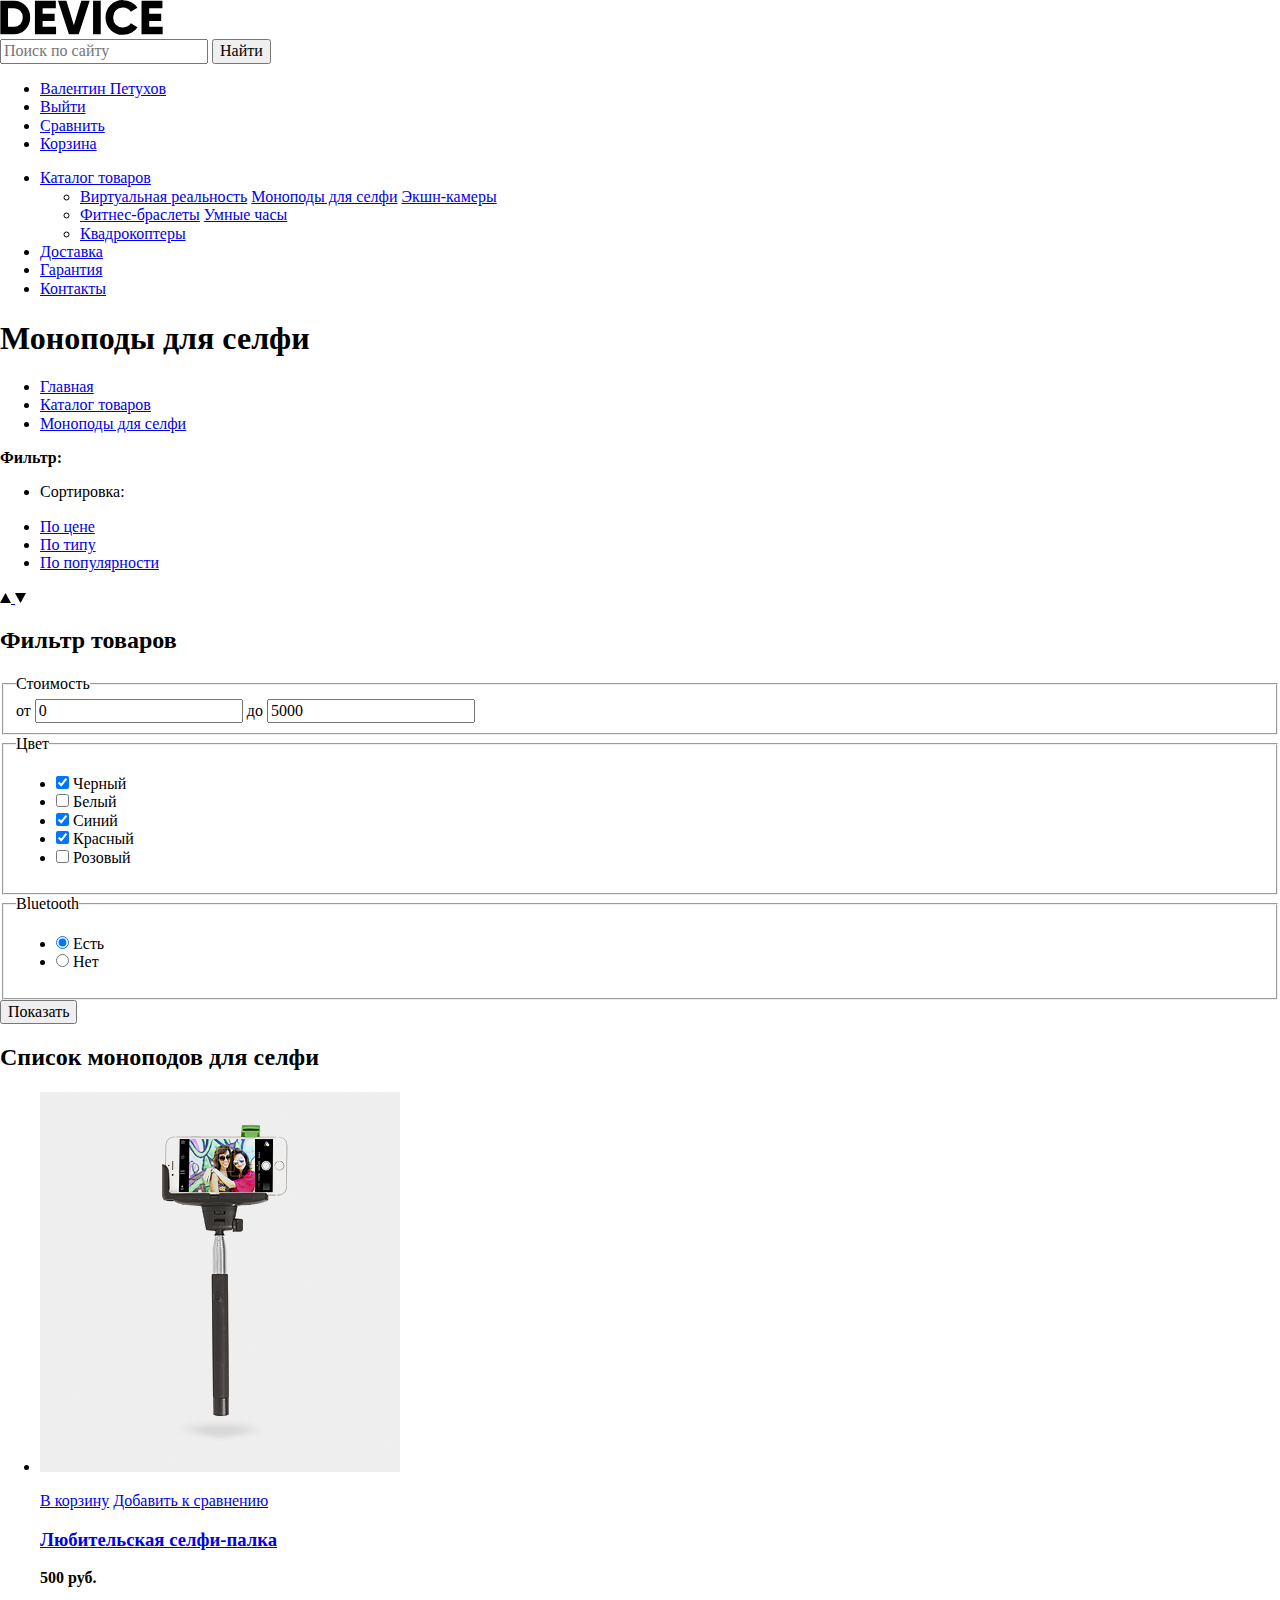
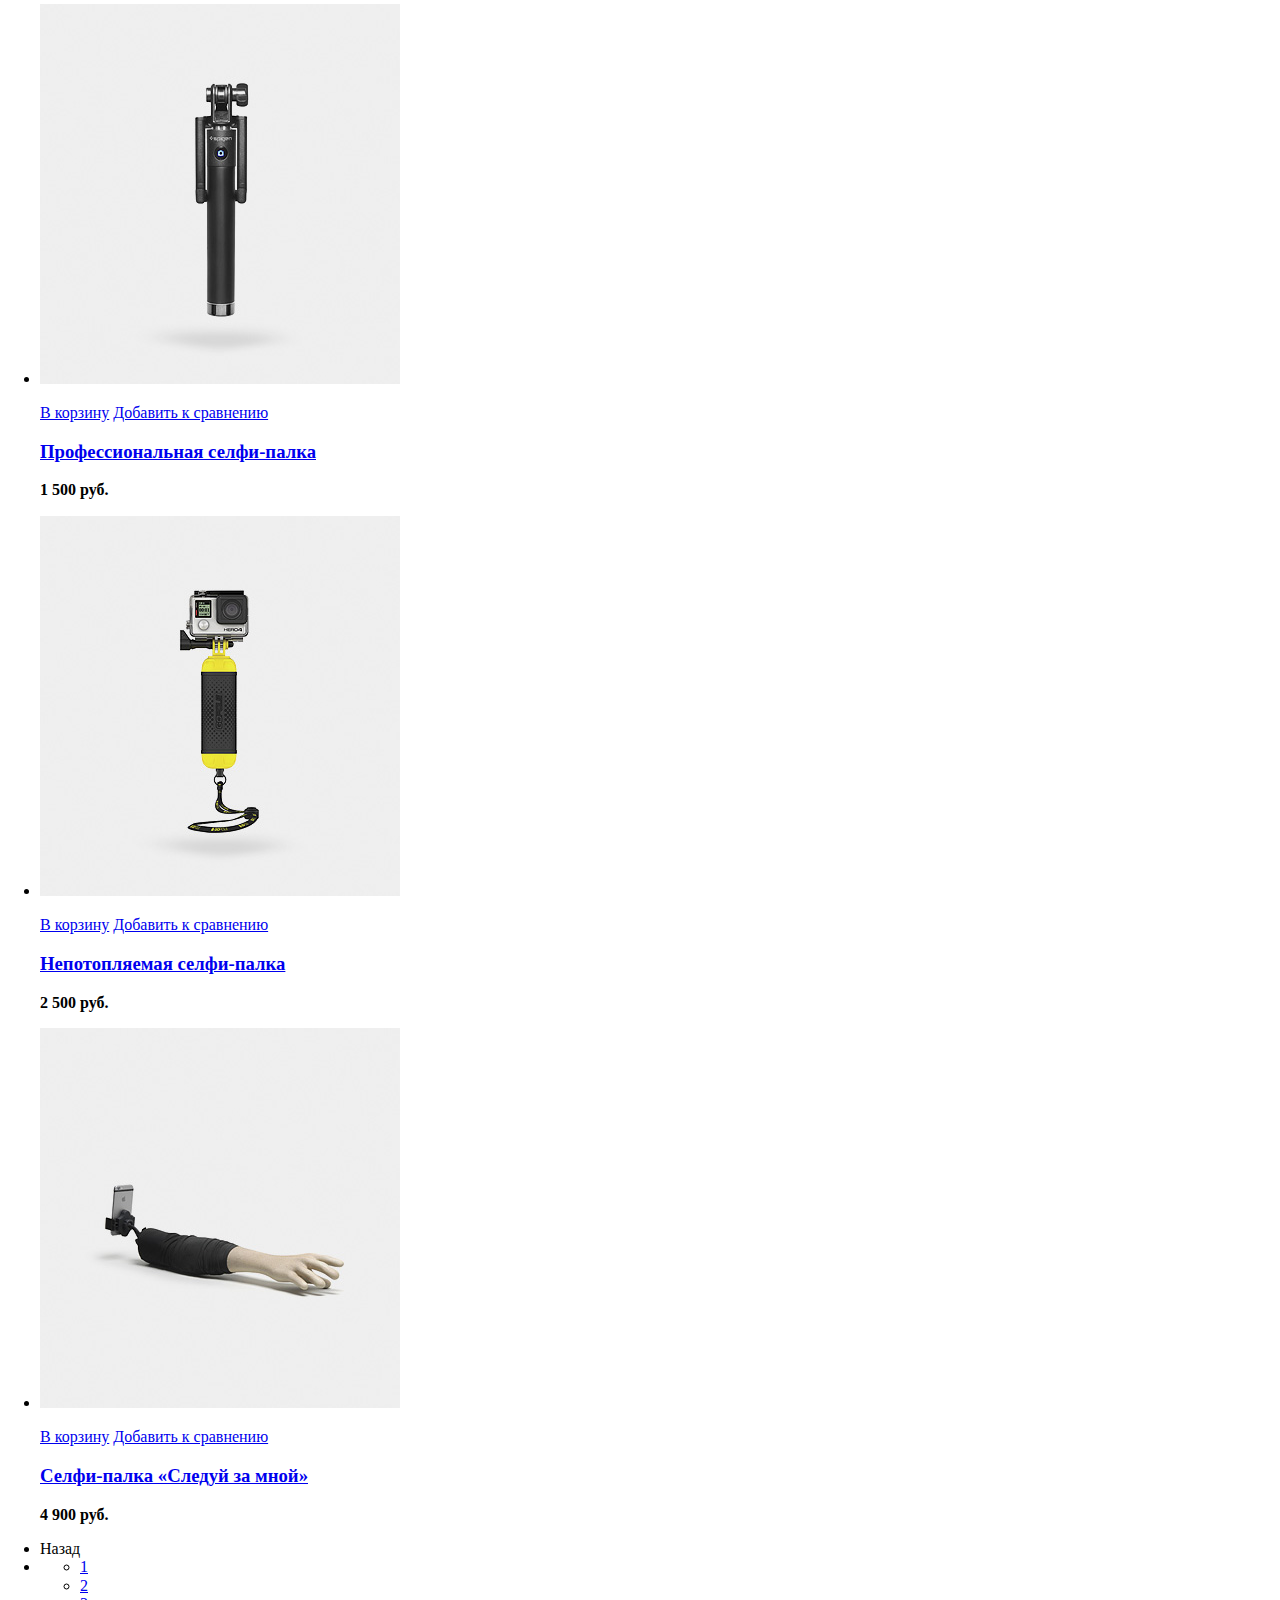
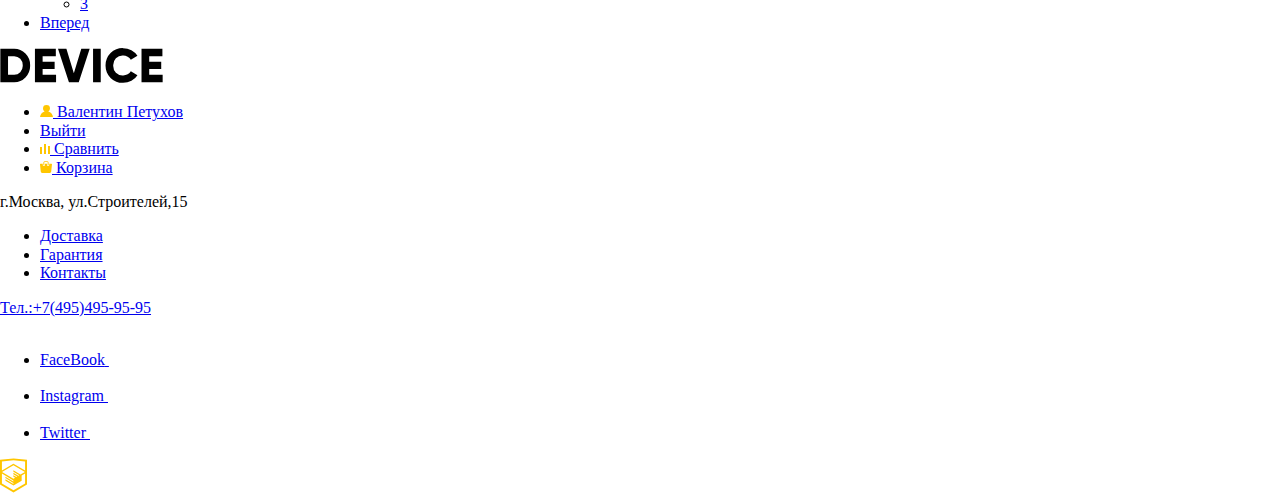
==== commit 9435a7eb: "Update catalog.html" ====
--- a/catalog.html
+++ b/catalog.html
@@ -6,7 +6,7 @@
   <title>Каталог товаров</title>
   <link href="https://fonts.googleapis.com/css?family=Open+Sans:300&display=swap&subset=cyrillic" rel="stylesheet">
   <link href="css/normalize.css" rel="stylesheet">
-  <link href="css/style.css" rel="stylesheet">
+  <link href="css/style.min.css" rel="stylesheet">
 </head>
 
 <body>
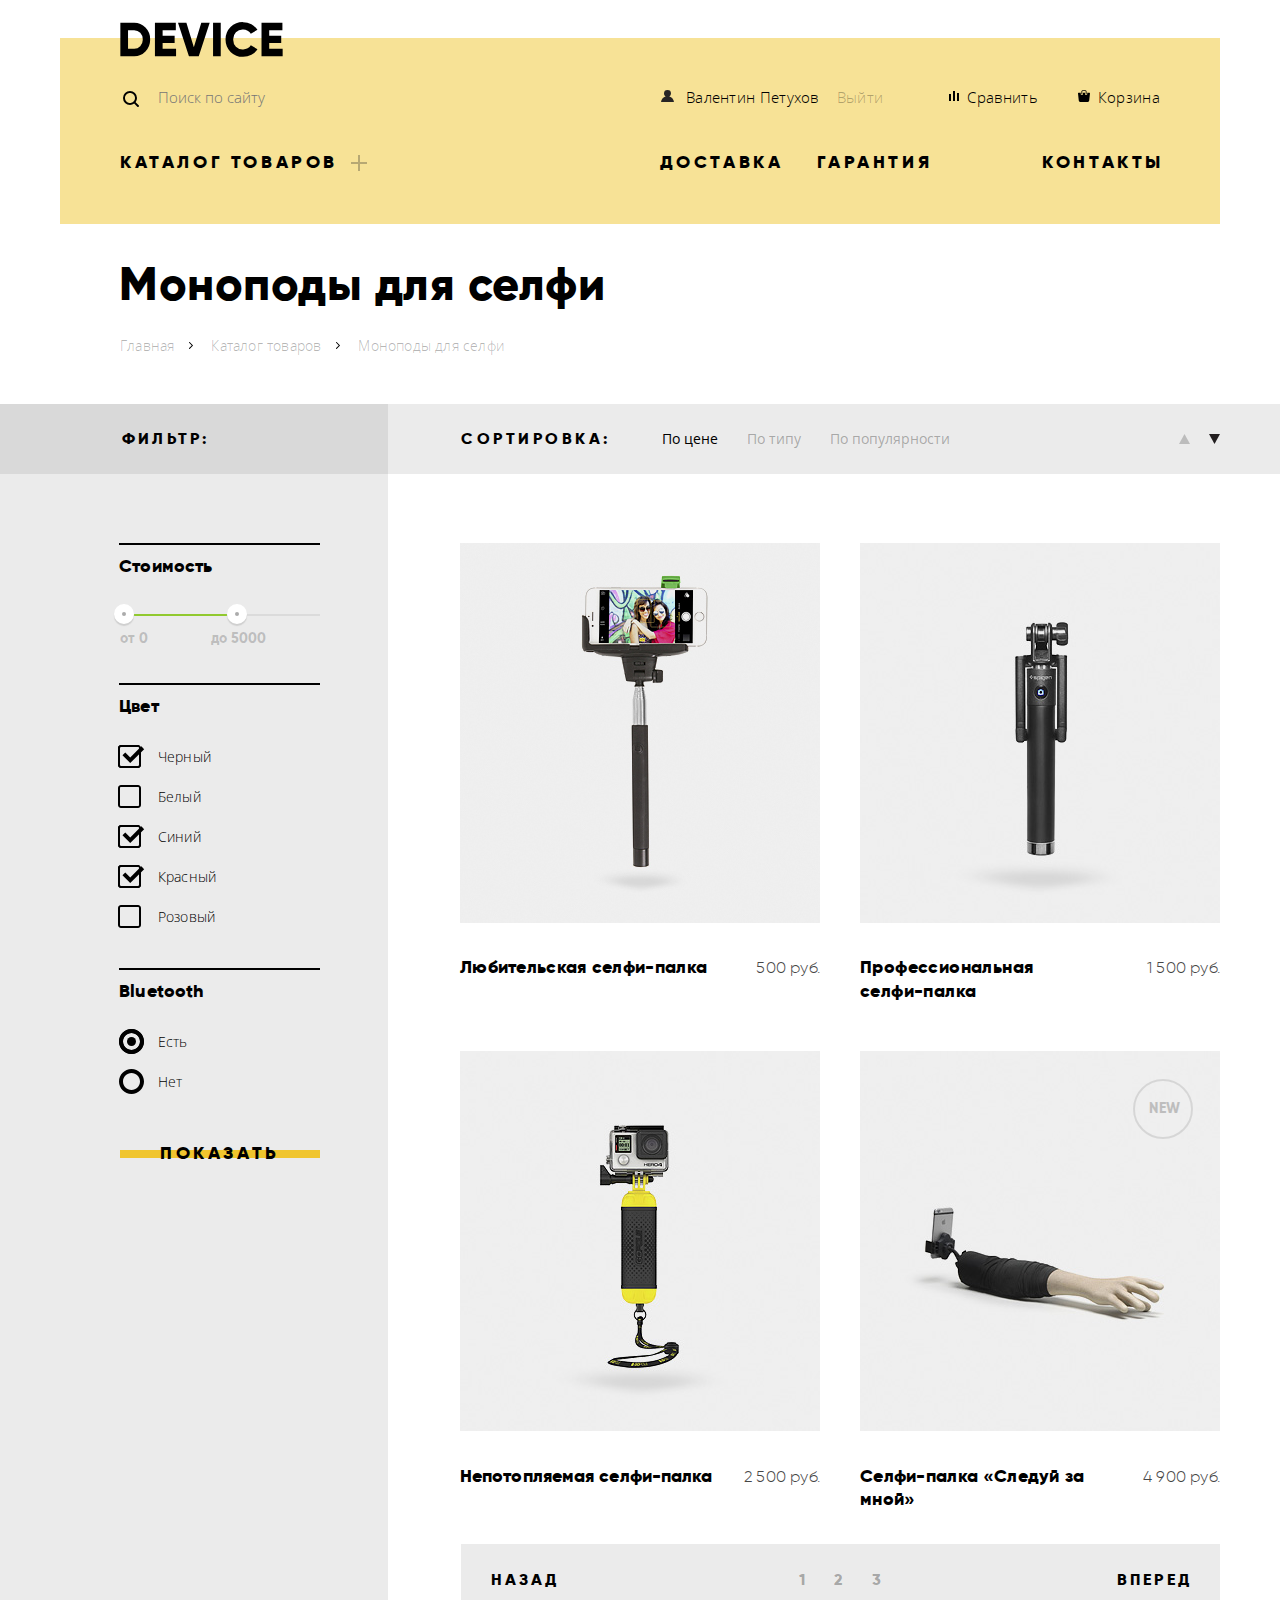
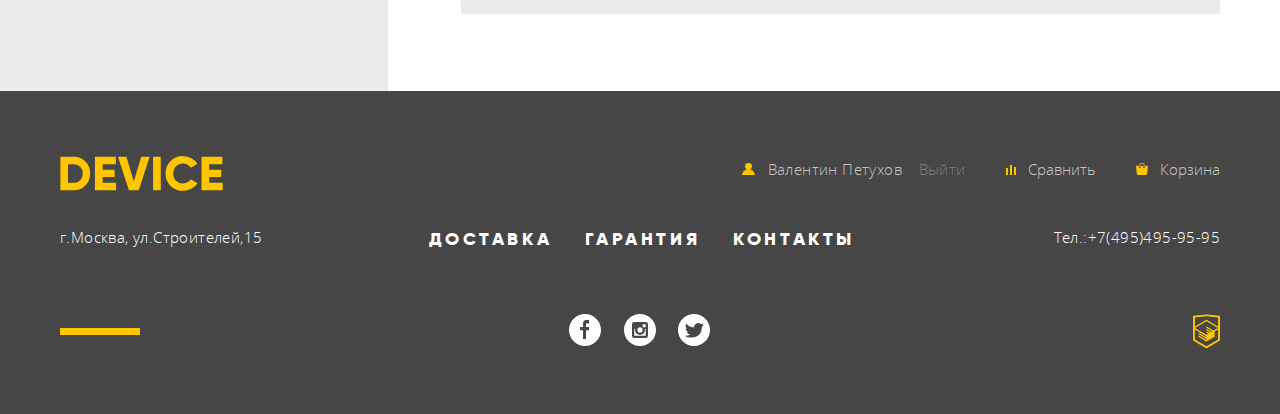
==== commit 4dc85a8c: "Update catalog.html" ====
--- a/catalog.html
+++ b/catalog.html
@@ -103,12 +103,12 @@
           </ul>
           <div class="sorting-buttons">
             <a href="#">
-              <svg xmlns="http://www.w3.org/2000/svg" width="11" height="10" viewBox="0 0 11 10">
+              <svg xmlns="http://www.w3.org/2000/svg" width="11" height="10" viewBox="0 0 11 10" alt="по возрастанию">
                 <path d="M5.5 0L0 10h11z" />
               </svg>
             </a>
             <a class="sort-button-active" href="#">
-              <svg xmlns="http://www.w3.org/2000/svg" width="11" height="10" viewBox="0 0 11 10">
+              <svg xmlns="http://www.w3.org/2000/svg" width="11" height="10" viewBox="0 0 11 10" alt="По убыванию">
                 <path d="M5.5 10L0 0h11" />
               </svg>
             </a>
@@ -145,7 +145,7 @@
                 <ul>
                   <li class="filter-option">
                     <input class="visually-hidden filter-input filter-input-checkbox" type="checkbox" name="color"
-                      id="color-black" checked>
+                      id="color-black" checked disabled>
                     <label for="color-black" tabindex="0">Черный</label>
                   </li>
                   <li class="filter-option">
@@ -175,7 +175,7 @@
                 <ul>
                   <li class="filter-option">
                     <input class="visually-hidden filter-input filter-input-radio" type="radio"
-                      name="product-Availability" value="have" id="filter-have" checked>
+                      name="product-Availability" value="have" id="filter-have" checked disabled>
                     <label for="filter-have" tabindex="0">Есть</label>
                   </li>
                   <li class="filter-option">
--- a/css/style.min.css
+++ b/css/style.min.css
@@ -0,0 +1 @@
+@font-face{font-family:"Gilroy";src:url(../fonts/web/gilroyextrabold.woff2) format("woff2");src:url(../fonts/web/gilroyextrabold.woff) format("woff");font-weight:800}@font-face{font-family:"GilroyLight";src:url(../fonts/web/gilroylight.woff2) format("woff2");src:url(../fonts/web/gilroylight.woff) format("woff");font-weight:300}@font-face{font-family:"OpenSans";src:url(../fonts/web/opensans.woff2) format("woff2");src:url(../fonts/web/opensans.woff) format("woff");font-weight:400}@font-face{font-family:"OpenSans";src:url(../fonts/web/opensanslight.woff2) format("woff2");src:url(../fonts/web/opensanslight.woff) format("woff");font-weight:300}@keyframes bounce{0%{transform:translateY(-2000px)}70%{transform:translateY(30px)}90%{transform:translateY(-10px)}100%{transform:translateY(0)}}@keyframes shake{0%,100%{transform:translateX(0)}10%,30%,50%,70%,90%{transform:translateX(-10px)}20%,40%,60%,80%{transform:translateX(10px)}}body{padding:0;margin:0;font-family:"Gilroy",Arial,sans-serif;font-weight:800;color:#000;background-color:white}a{text-decoration:none}a:active,a:focus{outline:none}.navigation-main{font-family:"OpenSans",Arial,sans-serif;font-size:15px;line-height:2;letter-spacing:.3px;text-align:left;font-weight:300}.navigation-main a:hover{color:rgba(0,0,0,.6);opacity:.6}.navigation-main a:focus{color:rgba(0,0,0,.3);opacity:.3}.site-navigation{font-size:18px;line-height:1.33;letter-spacing:3.6px;text-align:left;text-transform:uppercase}.site-navigation a:hover{color:rgba(0,0,0,.6)}.site-navigation a:focus{color:rgba(0,0,0,.3)}.item-catalog-class{font-family:"OpenSans",Arial,sans-serif;font-size:15px;line-height:2.4;letter-spacing:.2px;text-align:left;font-weight:300;text-transform:none;color:#000}.item-catalog-class a:hover{color:rgba(0,0,0,.6)}.item-catalog-class a:focus{color:rgba(0,0,0,.3)}.vissualy-hidden{display:none}.visually-hidden{display:none}.navigation-main,.site-navigation,.item-catalog-class,.footer-first,.footer-first-catalog,.footer-second,.footer-social-buttons{list-style:none}.navigation-main a,.site-navigation a,.item-catalog-class a,.footer-first a,.footer-first-catalog a,.footer-second a,.footer-social-buttons a,.button-contact-us,.button-about-us,.info a{color:#000}.contacts-map,.about-us{text-align:left}.about-us h3,.contacts-map h3{font-size:47px;line-height:1.02;letter-spacing:.5px;text-align:left}.about-us-first{font-family:"OpenSans",Arial,sans-serif;font-size:15px;line-height:2;text-align:left;font-weight:300;color:#464646;margin:0;padding:0;padding-top:43px;width:462px}.about-us-second{font-family:"OpenSans",Arial,sans-serif;font-size:15px;line-height:2;text-align:left;font-weight:300;color:#464646;display:block;width:475px;margin:0;padding:0;padding-top:30px}.contacts-map p{font-family:"OpenSans",Arial,sans-serif;font-size:15px;line-height:2;text-align:left;font-weight:300;color:#464646;letter-spacing:.13px;width:511px;margin:0;padding:0;margin-top:4px}.delivery-company{font-family:"Gilroy",Arial,sans-serif;text-align:left;font-size:16px;line-height:2.5;list-style:none;margin:0;padding:0;margin-top:65px;padding-left:36px}.delivery-company li{position:relative}.delivery-company li:after{content:"";border:2px solid #e6e6e6;border-radius:50%;position:absolute;top:18px;left:-35px;width:4px;height:4px}.button-contact-us,.button-about-us{font-size:18px;line-height:1.33;letter-spacing:3.6px;text-align:center;text-transform:uppercase}.button-contact-us:hover,.button-about-us:hover{background:#f0c52e}.button-contact-us:focus,.button-about-us:focus{color:rgba(0,0,0,.3);background:#f0c52e}.main-footer{min-height:323px;color:#fff;background-color:#464646}.footer-first a,.footer-first-catalog a{font-family:"OpenSans",Arial,sans-serif;font-size:15px;font-weight:300;line-height:2.4;text-align:left;color:rgba(255,255,255,.7)}.footer-first a:hover,.footer-first-catalog a:hover{color:#fff;opacity:.6}.footer-first a:active,.footer-first-catalog a:active{color:rgba(255,255,255,.3);opacity:.3}.footer-second a{font-family:"Gilroy",Arial,sans-serif;font-size:18px;font-weight:800;line-height:1.33;letter-spacing:3.6px;text-align:left;color:#fff;text-transform:uppercase;margin-right:28px;margin-left:5px}.footer-second a:hover{color:rgba(255,255,255,.6)}.footer-second a:focus{color:rgba(255,255,255,.3)}.footer-social{margin-left:auto}.phone{font-family:"OpenSans",Arial,sans-serif;font-size:15px;font-weight:300;line-height:2;text-align:right;color:#fff;letter-spacing:.4px}.phone:hover{opacity:.6}.phone:focus{opacity:.3}.adress{font-family:"OpenSans",Arial,sans-serif;font-size:15px;font-weight:300;line-height:2;text-align:left;color:#fff;letter-spacing:.4px}.login-entered a{color:rgba(0,0,0,.3)}.login-entered-footer a{color:rgba(255,255,255,.7)}.page-title{font-size:47px;line-height:1.02;letter-spacing:.5px;text-align:left}.pagetree{font-family:"OpenSans",Arial,sans-serif;font-size:14px;font-weight:300;line-height:1.71;letter-spacing:.2px;text-align:left;color:rgba(0,0,0,.3);display:flex;justify-content:flex-start;flex-wrap:wrap;margin:0;padding:0;margin-top:25px;margin-bottom:46px;margin-left:60px}.pagetree a:hover{color:rgba(0,0,0,.6)}.pagetree a:focus{color:rgba(0,0,0,.1)}.pagetree a,.catalog-list a{color:#000}.pagetree,.catalog-list,.filter-option{list-style:none}legend{font-size:18px;line-height:1.33;letter-spacing:.2px;text-align:left}.filter-button{font:inherit;vertical-align:middle;text-transform:uppercase;border:none;font-size:18px;letter-spacing:3.6px;text-align:center;cursor:pointer;outline:none;background:linear-gradient(to bottom,#ebebeb 17px,#f0c52e 17px,#f0c52e 25px,#ebebeb 25px);margin:0;padding:0;width:200px;height:40px;margin-top:31px;margin-left:60px}.filter-button:hover{background:#f0c52e}.filter-button:focus{background:#f0c52e;color:rgba(0,0,0,.3)}.catalog-item h3{font-size:18px;line-height:1.33;text-align:left;margin:0;padding:0;margin-top:29px}.catalog-item-price{font-family:"GilroyLight",Arial,sans-serif;font-size:16px;font-weight:300;line-height:1.5;letter-spacing:.2px;text-align:right;color:#464646;margin:0;padding:0;margin-top:29px}.login-footer a{font-size:15px;font-weight:300;line-height:2.4;letter-spacing:.2px;text-align:left;color:rgba(255,255,255,.3)}.first-slide b,.second-slide b,.third-slide b{font-family:"Gilroy",Arial,sans-serif;font-size:47px;font-weight:800;line-height:1.19;letter-spacing:.5px;text-align:left;color:#000;z-index:2}.first-slide p,.second-slide p,.third-slide p{font-family:"OpenSans",Arial,sans-serif;font-size:15px;font-weight:300;line-height:2;letter-spacing:.2px;text-align:left;color:#464646}.slide-navigation ul{list-style:none}.specification{list-style:none}.more-info{font-family:"Gilroy",Arial,sans-serif;font-size:18px;font-weight:800;line-height:1.33;letter-spacing:3.6px;text-align:center;color:#000;text-transform:uppercase;display:block;margin:0;padding:0;width:220px;height:32px;padding-top:9px;padding-left:2px;background:linear-gradient(to bottom,white 17px,#f0c52e 17px,#f0c52e 25px,white 25px)}.more-info:hover{background:#f0c52e}.more-info:focus{color:rgba(0,0,0,.3);background:#f0c52e}.specification b{font-family:"GilroyLight",Arial,sans-serif;font-size:36px;font-weight:300;line-height:1.33;letter-spacing:.4px;text-align:left;color:#000}.specification p{font-family:"OpenSans",Arial,sans-serif;font-size:13px;font-weight:300;line-height:1.54;letter-spacing:.1px;text-align:left;color:#464646}.body{width:100%;margin:0 auto}.container-center{width:1160px;margin:0 auto}.shop-slides{counter-reset:section;background:linear-gradient(to bottom,#f7e296 0,#f7e296 127px,white 127px,white 100%);position:relative}.shop-slides:after{content:"";background:#fff;position:absolute;top:54px;right:460px;width:100px;height:7px}.header-navigation{display:flex;flex-direction:column;background:linear-gradient(to bottom,white 38px,#f7e296 38px,#f7e296 60px);padding-left:60px;padding-right:60px;min-height:210px}.main-header-logo{display:block;margin-bottom:16px;margin-top:20px}.catalog-header-logo{display:block;margin-bottom:14px;margin-top:22px}.catalog-header-logo:hover{opacity:.6}.catalog-header-logo:focus{opacity:.3}.header-wrapper{display:flex;flex-direction:row;justify-content:space-between}.site-navigation{display:flex;flex-direction:row;justify-content:space-between;margin:0;padding:0;width:1044px;margin-top:31px;margin-right:auto}.search{display:block;margin:0;padding:0}.navigation-main{display:flex;flex-direction:row;justify-content:space-between;margin:0;padding:0;margin-top:11px;width:491px}.myitems{position:relative;margin-left:60px}.myitems a:before{content:"";background:url(../img/cart.svg);position:absolute;top:8px;right:70px;width:12px;height:12px}.compare{position:relative;margin-left:auto}.compare a:before{content:"";background:url(../img/compare.svg);position:absolute;top:9px;right:79px;width:10px;height:10px}.login-enter{position:relative;margin-left:17px}.logged a{position:relative}.login-enter a:before{content:"";background:url(../img/user.svg);position:absolute;top:8px;right:58px;width:13px;height:12px}.contacts-main,.about-contacts{margin-left:110px}.warranty-main,.about-warranty{margin-left:34px}.delivery-main,.about-delivery{margin-left:auto}.catalog-main,.site-navigation-current{display:block;position:relative;margin:0;padding:0}.catalog-main-plus:hover + .item-catalog-class,.site-navigation-current-plus:hover + .item-catalog-class,.item-catalog-class:hover{display:flex}.catalog-main-plus::before,.site-navigation-current-plus::before{content:"";background:url(../img/plus.svg);position:absolute;top:4px;right:-29px;width:16px;height:16px;opacity:.3}.item-catalog-class{position:absolute;display:none;left:-60px;z-index:50;margin:0;padding:0;padding-top:20px;width:1160px;padding-bottom:36px;background-color:#f7e296}.item-catalog-first{margin-left:60px}.item-catalog-second{margin-left:56px}.item-catalog-third{margin-left:75px}.item-catalog-first a{display:block;margin:0;padding:0}.item-catalog-second a{display:block;margin:0;padding:0}.item-catalog-third a{display:block;margin:0;padding:0}.first-slide{display:flex;flex-direction:row;display:none;position:relative}.first-slide:before{content:"01";position:absolute;font-family:"Gilroy",Arial,sans-serif;font-size:179px;font-weight:800;line-height:1;letter-spacing:1.8px;text-align:right;color:white;z-index:1;top:-9px;right:46px}.second-slide{display:flex;flex-direction:row;display:none;position:relative}.second-slide:before{content:"02";position:absolute;font-family:"Gilroy",Arial,sans-serif;font-size:179px;font-weight:800;line-height:1;letter-spacing:1.8px;text-align:right;color:white;z-index:1;top:-9px;right:46px}.third-slide{display:flex;flex-direction:row;display:none;position:relative}.third-slide:before{content:"03";position:absolute;font-family:"Gilroy",Arial,sans-serif;font-size:179px;font-weight:800;line-height:1;letter-spacing:1.8px;text-align:right;color:white;z-index:1;top:-9px;right:46px}.slider-1{display:block;margin:0;padding:0;margin-left:90px;margin-top:5px}.slider-2{display:block;margin:0;padding:0;margin-left:115px;margin-top:17px}.slider-3{display:block;margin:0;padding:0;margin-left:30px;margin-top:70px}.slide-wrapper1{display:flex;flex-direction:column;margin-left:125px;margin-right:60px;margin-top:85px;width:485px}.slide-wrapper2{display:flex;flex-direction:column;margin-left:139px;margin-right:67px;margin-top:85px;width:460px}.slide-wrapper3{display:flex;flex-direction:column;z-index:1;margin-left:43px;margin-right:24px;margin-top:85px;width:537px}.specs-third-slider{margin-right:154px}.slide-wrapper1 b,.slide-wrapper1 p,.slide-wrapper2 b,.slide-wrapper2 p,.slide-wrapper3 b,.slide-wrapper3 p{display:block;margin:0;padding:0}.slide-wrapper1 p,.slide-wrapper2 p,.slide-wrapper3 p{margin-top:20px;margin-bottom:41px}.description-slide-one{width:485px}.description-slide-two{width:460px}.description-slide-three{width:455px}.slide-navigation ul{display:flex;width:78px;margin:0;padding:0}.specification{display:flex;justify-content:space-between;margin:0;padding:0;width:429px;margin-top:50px}.specification p{margin-top:8px;margin-bottom:62px}.navigation-bar-icons{list-style:none;display:flex;flex-direction:row;justify-content:space-between;margin:0;padding:0;margin-top:50px}.navigation-bar-img{position:relative;display:block;background:linear-gradient(to bottom,#f7e296 0,#f7e296 160px,white 160px,white 238px);width:160px;height:238px}.navigation-bar-img:hover{background:linear-gradient(to bottom,#f0c52e 0,#f0c52e 160px,white 160px,white 238px)}.navigation-bar-img:focus{background:linear-gradient(to bottom,#f0c52e 0,#f0c52e 160px,white 160px,white 238px)}.navigation-bar-img:focus::before{opacity:.3}.navigation-bar-name{font-family:"Gilroy",Arial,sans-serif;font-size:18px;font-weight:800;line-height:1.33;text-align:left;color:#000;letter-spacing:.18px;z-index:1;display:block;margin:0;padding:0;width:160px;padding-top:194px}.navigation-bar-img:focus .navigation-bar-name{opacity:.3}.monopods{width:120px}.services{margin-top:80px;height:393px;background:linear-gradient(to bottom,white 105px,#e5e5e5 105px,#e5e5e5 293px)}.services-wrapper{margin:auto;display:flex;position:relative;width:1160px}.services-wrapper:before{content:"";background:#000;position:absolute;top:5px;right:876px;width:7px;height:319px}.services-info{display:flex;width:876px}.services-buttons ul,.services-info{list-style:none}.services-buttons{width:278px}.services-buttons li{height:40px;margin-bottom:24px}.services-button{display:inline-block;font-family:"Gilroy",Arial,sans-serif;font-size:18px;font-weight:800;line-height:1.33;letter-spacing:3.6px;text-align:left;text-transform:uppercase;color:#000;box-sizing:border-box;border:none;outline:none;cursor:pointer;height:40px;margin-top:7px}.services-wrapper ul{margin:0;padding:0;margin-top:79px}.delivery-info{display:none;position:relative;margin:0;padding:0;margin-left:124px;padding-right:324px}.delivery-info::after{content:"";position:absolute;width:136px;height:164px;bottom:16px;right:60px;background:url(../img/delivery.svg) no-repeat}.warranty-info::after{content:"";position:absolute;width:171px;height:194px;bottom:9px;right:40px;background:url(../img/warranty.svg) no-repeat}.credit-info::after{content:"";position:absolute;width:156px;height:186px;bottom:19px;right:65px;background:url(../img/credit.svg) no-repeat}.warranty-info{display:none;position:relative;margin:0;padding:0;margin-left:124px;padding-right:324px}.credit-info{display:none;position:relative;margin:0;padding:0;margin-left:124px;padding-right:324px}.delivery-button{padding-left:20px;width:160px;padding-top:7px;background:linear-gradient(to bottom,white 16px,#f0c52e 16px,#f0c52e 24px,#e5e5e5 24px)}.warranty-button{padding-left:25px;width:160px;padding-top:8px;background:linear-gradient(to bottom,#e5e5e5 16px,#f0c52e 16px,#f0c52e 24px,#e5e5e5 24px)}.credit-button{padding-left:38px;width:160px;padding-top:8px;background:linear-gradient(to bottom,#e5e5e5 16px,#f0c52e 16px,#f0c52e 24px,#e5e5e5 24px)}.warranty-button:hover,.delivery-button:hover,.credit-button:hover{background:#f0c52e}.warranty-button:focus,.credit-button:focus,.delivery-button:focus{width:278px;background:#000;color:#f7e184}#services-control-1:checked~.services-buttons .delivery-button,#services-control-2:checked~.services-buttons .warranty-button,#services-control-3:checked~.services-buttons .credit-button{width:278px;background:#000;color:#f7e184}#services-control-2:checked~.services-info .warranty-info,#services-control-3:checked~.services-info .credit-info,#services-control-1:checked~.services-info .delivery-info,#services-control-2:checked~.services-info .warranty-info,#services-control-3:checked~.services-info .credit-info{display:block}.delivery-info h3,.warranty-info h3,.credit-info h3{font-family:"Gilroy",Arial,sans-serif;font-size:47px;line-height:1.02;letter-spacing:.5px;text-align:left;color:#000;margin:0;padding:0}.delivery-info p,.warranty-info p,.credit-info p{font-family:"OpenSans",Arial,sans-serif;font-size:15px;font-weight:300;line-height:2;letter-spacing:.2px;text-align:left;color:#464646;margin-top:30px}.partners{width:1160px;margin:0 auto}.partners-logo{list-style:none;display:flex;justify-content:space-between;margin:0;padding:0;margin-top:94px}.logo-1:hover{background-image:url(../img/logo-1-1.png);width:260px;height:100px}.logo-2:hover{background-image:url(../img/logo-2-2.png);width:260px;height:100px}.logo-3:hover{background-image:url(../img/logo-3-3.png);width:260px;height:100px}.logo-4:hover{background-image:url(../img/logo-4-4.png);width:260px;height:100px}.contact-information{display:flex;justify-content:space-between;width:1160px;margin-top:143px;height:602px}.about-us{display:flex;flex-direction:column;justify-content:space-between;position:relative;height:504px}.contacts-map{display:flex;flex-direction:column;justify-content:space-between;position:relative;width:562px;height:562px}.about-us:after{content:"";background:#000;position:absolute;top:-53px;left:0;width:80px;height:7px}.contacts-map:before{content:"";background:#000;position:absolute;top:-53px;left:2px;width:80px;height:7px}.main-contacts-map{margin-left:3px}.about-us h3,.contacts-map h3{display:block;margin:0;padding:0}.button-about-us{margin-right:auto;margin-top:55px;margin-left:2px;padding-bottom:10px;padding-top:8px;cursor:pointer;background:linear-gradient(to bottom,white 16px,#f0c52e 16px,#f0c52e 24px,white 24px);width:260px;height:27px}.button-contact-us{margin-top:26px;margin-right:auto;margin-bottom:42px;margin-left:4px;padding-top:8px;cursor:pointer;background:linear-gradient(to bottom,white 16px,#f0c52e 16px,#f0c52e 24px,white 24px);width:260px;height:32px}.footer-container-center{display:flex;flex-direction:column;position:relative;width:1160px;margin:0 auto;padding-top:60px}.footer-container-center:after{content:"";background:#ffc600;position:absolute;top:237px;right:1080px;width:80px;height:7px}.footer-wrapper{display:flex;justify-content:space-between}.footer-first{display:flex;justify-content:space-between;min-width:298px;margin:0;padding:0}.footer-wrapper-second{display:flex;justify-content:space-between;margin-top:30px}.footer-wrap-helper{margin-top:27px}.footer-second{display:flex;justify-content:space-between;width:423px;margin:0;padding:0;margin-top:6px;margin-right:46px}.footer-wrapper-third{display:flex;margin-top:62px}.adress,.phone{display:block;margin:0;padding:0}.htmlacademy{margin-left:483px}.htmlacademy:hover{opacity:.6}.htmlacademy:focus{opacity:.3}.footer-social-buttons{display:flex;justify-content:space-between;flex-wrap:wrap;width:141px;margin:0;padding:0}.social-button:focus{opacity:.1}.social-button:hover{opacity:.6}.login-entered,.login-entered-footer{margin-left:18px}.footer-first-catalog{display:flex;justify-content:flex-end;min-width:451px;margin:0;padding:0}.catalog-container{width:100%}.page-title{display:block;margin:0;padding:0;margin-left:59px;padding-top:51px}.pagetree a{position:relative;margin-right:37px}.pagetree-current a::after{display:none}.pagetree a::after{content:"";background:url(../img/nav-arrow.svg);position:absolute;top:6px;right:-19px;width:4px;height:7px}.pagetree-container{width:1160px;margin:0 auto;background:linear-gradient(to bottom,#f7e296 0,#f7e296 14px,white 14px,white 100%)}.filters-catalog{display:flex}.catalog-list{display:flex;flex-wrap:wrap;flex-direction:row;justify-content:flex-end;padding:0;margin:0;height:960px}.catalog-item{position:relative;margin-left:40px;margin-bottom:47px}.catalog-item-container{display:flex;justify-content:space-between}.selfie-stick-1{display:block;letter-spacing:.3px;width:254px}.selfie-stick-2{display:block;letter-spacing:.4px;width:173px}.selfie-stick-3{display:block;letter-spacing:.1px;width:262px}.selfie-stick-4{display:block;letter-spacing:.3px;width:227px}.catalog{width:972px;margin-top:69px}.pagetree a{color:rgba(0,0,0,.3)}.filters-catalog{display:flex;flex-direction:column}.filters-container{width:1160px;margin:0 auto;display:flex;flex-direction:row;height:1217px}.filters{position:relative}.filter-item legend::before,.colors legend::before,.bluetooth legend::before{content:"";background:#000;position:absolute;bottom:34px;width:201px;height:2px}.filters::after{content:"";position:absolute;top:0;right:0;bottom:0;left:0;z-index:-1;margin-left:calc(50% - 50vw);background-color:#ebebeb}.filters::before{content:"";position:absolute;top:0;right:0;bottom:0;left:0;z-index:-1;;width:328px;background-color:#ebebeb}.filters-name{display:flex;position:relative;width:1160px;margin:0 auto}.filters-name b::before{content:"";position:absolute;top:0;right:0;bottom:0;left:0;z-index:-1;margin-left:calc(50% - 50vw);background-color:#d9d9d9}.filter-sorting-center{background-color:#ebebeb;width:100%;z-index:1}.filters-name b{font-family:"Gilroy",Arial,sans-serif;font-size:16px;font-weight:800;line-height:1.5;letter-spacing:3.2px;text-align:left;color:#000;text-transform:uppercase;position:relative;flex-shrink:0;background-color:#d9d9d9;width:266px;padding-left:62px;padding-top:23px;padding-bottom:23px}.sorting{list-style:none;padding:0;margin:0;display:flex;justify-content:space-between;flex-shrink:1;align-items:center;margin-left:73px}.sorting li{align-items:center}.sorting-name{font-family:"Gilroy",Arial,sans-serif;font-size:16px;font-weight:800;line-height:1.5;letter-spacing:3.5px;text-align:left;color:#000;text-transform:uppercase;margin-right:51px}.sorting-buttons{display:flex;justify-content:space-between;align-items:center;width:41px;margin-left:auto}.sorting-buttons a{fill:rgba(0,0,0,.2)}.sorting-buttons a:hover{fill:rgba(0,0,0,.4)}.sorting-buttons svg:active,.sorting-buttons svg:focus{fill:#231F20}.sorting-buttons a:active,.sorting-buttons a:focus{fill:#231F20}.sorting-buttons .sort-button-active{fill:#231F20}.sorting a{font-family:"OpenSans",Arial,sans-serif;font-size:14px;font-weight:400;line-height:1.29;text-align:left;color:rgba(0,0,0,.3);display:block;margin-right:29px}.sorting a:hover{color:rgba(0,0,0,.6)}.sorting a:focus,.sorting a:active{color:#000}.sorting .sort-active{color:rgba(0,0,0,1)}.sorting .sort-active:hover{color:rgba(0,0,0,.6)}.sorting .sort-active:active{color:rgba(0,0,0,1)}.filter-center-container{width:1160px;margin:0 auto}.page-number-buttons{list-style:none;display:flex;justify-content:space-between;margin:0;padding:0}.page-number-buttons a{font-family:"Gilroy",Arial,sans-serif;font-size:16px;font-weight:800;line-height:1.5;letter-spacing:3.2px;color:#000;text-transform:uppercase}.page-number{list-style:none;display:flex;justify-content:space-between;margin:0;padding:0;width:86px;margin-left:2px;margin-top:24px}.page-number a{color:rgba(0,0,0,.3)}.page-number a:hover{color:rgba(0,0,0,.6)}.page-number a:focus{color:#000}.page-controls{text-align:center;width:136px;height:70px}.page-controls a{display:block;padding-top:24px;padding-bottom:22px}.page-controls a:hover{background-color:#d9d9d9}.page-controls a:focus{background-color:#d9d9d9;color:rgba(0,0,0,.3);}.back{padding-right:8px}.forward{padding-left:5px}.page-number-container{width:759px;height:70px;margin-left:auto;margin-top:41px;background-color:#ebebeb}.catalog-item-image{margin:0;padding:0;display:block}.slider-controls label{position:relative;width:10px;height:10px;margin-right:21px;vertical-align:top;background-color:transparent;border:1.5px solid #000;border-radius:50%;cursor:pointer}.slider-controls{display:flex;flex-direction:row;position:relative;width:110px;top:344px;left:998.5px;z-index:20;font-size:0}#product-1:checked~.shop-slides #slide1,#product-2:checked~.shop-slides #slide2,#product-3:checked~.shop-slides #slide3{display:flex}#product-1:checked~.shop-slides label[for="product-1"]::after,#product-2:checked~.shop-slides label[for="product-2"]::after,#product-3:checked~.shop-slides label[for="product-3"]::after{position:absolute;content:"";top:25%;left:25%;width:3px;height:3px;background-color:transparent;border:1px solid #000;border-radius:50%;cursor:pointer;z-index:1}.img-vr::before{content:"";background:url(../img/popular-1.svg);position:absolute;top:52px;right:32px;width:97px;height:55px}.img-selfie::before{content:"";background:url(../img/popular-2.svg);position:absolute;top:41px;right:36px;width:86px;height:117px}.img-action::before{content:"";background:url(../img/popular-3.svg);;position:absolute;top:38px;right:40px;width:71px;height:87px}.img-fitnes::before{content:"";background:url(../img/popular-4.svg);;position:absolute;top:50px;right:25px;width:107px;height:65px}.img-smart::before{content:"";background:url(../img/popular-5.svg);;position:absolute;top:32px;right:49px;width:56px;height:98px}.img-quadro::before{content:"";background:url(../img/popular-6.svg);;position:absolute;top:49px;right:15px;width:132px;height:69px}.footer-logo{margin-top:5px;width:163px;height:35px;border:none;fill:#ffc600}.footer-logo-catalog:hover{fill:#c49a22}.footer-logo-catalog:focus{fill:#8b7637}.modal{position:fixed;color:#000;background-color:#fff;background-position:0 0;background-repeat:repeat;box-shadow:0 10px 20px 0 rgba(4,6,6,.2)}.modal-question{display:none;top:25%;left:50%;z-index:20;width:760px;height:553px;margin-left:-480px;padding-left:100px;padding-right:100px}.modal-close{position:absolute;top:22px;right:22px;width:55px;height:55px;outline:none;font-size:0;background-color:rgb(247,226,150,.5);border:0;border-radius:50%;cursor:pointer}.modal-close:hover{background:#f0c52e}.modal-close:focus{background:rgb(247,226,150,.3)}.modal-close::before,.modal-close::after{content:"";position:absolute;top:27px;left:12px;width:30px;height:2px;background-color:#fff}.modal-close::before{transform:rotate(45deg)}.modal-close::after{transform:rotate(-45deg)}.question-form p{display:flex;flex-direction:column}.question-form-wrapper{display:flex}.login-password-info{margin-top:18px;margin-bottom:42px}.question-text{font-family:"Gilroy",Arial,sans-serif;font-size:18px;font-weight:800;line-height:1.33;text-align:left;color:#000;margin-bottom:7px}.login-password-info textarea{font-family:"OpenSans",Arial,sans-serif;font-size:14px;font-weight:400;line-height:1.29;letter-spacing:normal;text-align:left;color:rgba(70,70,70,.4);width:714px;height:118px;background-color:#f2f2f2;border:solid 3px #f2f2f2;resize:none;outline:none;padding-left:20px;padding-top:15px;padding-right:20px;padding-bottom:18px}.login-password-info textarea:hover{background-color:#eaeaea;border:solid 3px #eaeaea}.login-password-info textarea:focus{background:#fff;border:solid 3px #f0c52e}.question-icon-user{font-family:"OpenSans",Arial,sans-serif;font-size:14px;font-weight:400;line-height:1.29;letter-spacing:normal;text-align:left;color:rgba(70,70,70,.4);width:314px;height:44px;background-color:#f2f2f2;border:solid 3px #f2f2f2;outline:none;margin:0;padding:0;padding-right:20px;padding-left:20px;margin-top:6px}.question-icon-error{background-color:#f6dada;border:solid 3px #f6dada;animation:shake 0.6s}.question-icon-user:hover{background-color:#eaeaea;border:solid 3px #eaeaea}.question-icon-user:focus{color:#464646;background:#fff;border:solid 3px #f0c52e}.login-icon-password{font-family:"OpenSans",Arial,sans-serif;font-size:14px;font-weight:400;line-height:1.29;letter-spacing:normal;text-align:left;color:rgba(70,70,70,.4);width:314px;height:44px;background-color:#f2f2f2;border:solid 3px #f2f2f2;outline:none;margin:0;padding:0;padding-right:20px;padding-left:20px;margin-left:40px;margin-top:6px}.login-icon-password:hover{background-color:#eaeaea;border:solid 3px #eaeaea}.login-icon-password:focus{background-color:#fff;border:solid 3px #f0c52e}.question-email{font-family:"Gilroy",Arial,sans-serif;font-size:18px;font-weight:800;line-height:1.33;text-align:left;color:#000;margin-left:40px;margin-top:76px}.question-name{font-family:"Gilroy",Arial,sans-serif;font-size:18px;font-weight:800;line-height:1.33;text-align:left;color:#000;margin-top:76px}.button{font-family:"Gilroy",Arial,sans-serif;font-size:18px;font-weight:800;line-height:1.33;letter-spacing:3.6px;text-align:center;color:#000;text-transform:uppercase;border:none;cursor:pointer;outline:none;background:linear-gradient(to bottom,white 16px,#f0c52e 16px,#f0c52e 24px,white 24px);margin:0;padding:0;width:200px;height:40px;margin-bottom:20px}.button:hover{background:#f0c52e}.button:focus{color:rgba(0,0,0,.3);background:#f0c52e}.modal-map{display:none;top:25%;left:50%;width:960px;height:559px;margin-left:-480px}.modal-map p{margin:0;padding:0}.myitems-footer{position:relative}.myitems-footer-img{margin-right:8px;margin-top:9px;width:12px;height:12px}.compare-footer a{position:relative;margin-right:40px}.compare-footer-img{margin-right:8px;margin-top:9px;width:10px;height:10px}.login-footer a{position:relative;margin-right:41px}.login-footer-main-img{margin-right:8px;margin-top:9px;width:13px;height:12px}.login-entered-footer{position:relative}.login-entered-footer-img{margin-right:8px;margin-top:9px;width:13px;height:12px}.login-entered-footer a{margin-right:17px;letter-spacing:.4px}.logged a{margin-left:17px}.logged{position:relative}.logged a::before{content:"";background:url(../img/user.svg);position:absolute;top:3px;right:145px;width:13px;height:12px}.new{position:relative}.new::after{content:"";position:absolute;top:28px;right:27px;width:56px;height:56px;opacity:.1;border:solid 2px #000;border-radius:50%}.new::before{content:"NEW";position:absolute;top:46px;right:39px;opacity:.2;font-family:"Gilroy",Arial,sans-serif;font-size:14px;font-weight:800;line-height:1.71;letter-spacing:.7px;text-align:center}.search{position:relative;display:flex;justify-content:space-between;width:440px}.search-label{position:absolute;top:20px;left:3px;width:20px;height:20px;background-image:url(../img/search.svg);background-repeat:no-repeat;cursor:pointer}.search-label::before{content:"";position:absolute;bottom:-12px;left:0;display:none;width:400px;height:2px;background-color:#000}.search-main{position:relative;width:356px;height:38px;padding:0;font-weight:300;font-size:15px;line-height:30px;font-family:"Open Sans","Arial",sans-serif;color:rgba(0,0,0,.3);background-color:transparent;border:none;outline:none;cursor:pointer;margin-top:11px}.search-main[type="search"]{padding-left:38px;padding-bottom:9px}input::-webkit-search-cancel-button{display:none}input::-ms-clear{display:none}.search-main:hover{color:rgba(0,0,0,.6)}.search-main:focus{color:#000;border-bottom:2px solid #000}.search-main:focus + .search-button{display:block}.search-button{display:none;font-family:"Open Sans","Arial",sans-serif;font-size:15px;font-weight:300;line-height:2;letter-spacing:.15px;text-align:center;color:#000;background:none;border:2px solid #000;cursor:pointer;margin:0;padding:0;width:85px;height:49px}.search-button:hover{background:#000;color:#fff}.search-button:active{background:#000;color:rgba(255,255,255,.3)}.filter-item{margin:0;padding:0;border:none}.range-filter{position:relative;width:327px}.filter-item legend{position:relative;font-family:"Gilroy",Arial,sans-serif;font-size:18px;font-weight:800;line-height:1.33;letter-spacing:.18px;text-align:left;color:#000;padding-top:81px;margin-left:59px}.range-controls .scale{margin-top:35px;margin-left:59px;margin-right:67px;height:2px;background:#dbdbdb}.range-controls .bar{width:54.73%;height:2px;background:#91c92f}.range-controls .toggle{position:absolute;top:-10px;left:0;width:4px;height:4px;padding:0;border:8px solid #fff;background-color:#ababab;box-shadow:0 2px 1px 0 #cfcfcf;border-radius:50%;cursor:pointer}.range-controls .toggle:active{transform:scale(1.1,1.1)}.range-controls .toggle-min{left:54px}.range-controls .toggle-max{left:167px}.colors{margin:0;padding:0;border:none}.colors ul{margin:0;padding:0;margin-top:18px;margin-left:98px}.filter-option{font-family:"Open Sans","Arial",sans-serif;font-size:14px;font-weight:300;line-height:2.86;letter-spacing:.14px;text-align:left;color:#000;position:relative}.filter-input-checkbox + label::before{content:"";position:absolute;top:8px;left:-40px;width:23px;height:23px;background-image:url(../img/checkbox-off.svg);cursor:pointer}.filter-option label:hover::before,.filter-option label:hover::after{opacity:.6}.filter-option label:active::before,.filter-option label:active::after{opacity:1}.filter-option label:focus,.filter-option label:focus{opacity:1}.filter-input-checkbox:checked + label::after{content:"";position:absolute;top:8px;left:-40px;width:27px;height:23px;background-image:url(../img/checkbox-on.svg);cursor:pointer}.filter-input-radio + label::before{content:"";position:absolute;top:7px;left:-39px;width:25px;height:25px;padding:0;background-image:url(../img/radio-off.svg);cursor:pointer}.filter-input-radio:checked + label::after{content:"";position:absolute;top:7px;left:-39px;width:25px;height:25px;padding:0;background-image:url(../img/radio-on.svg);cursor:pointer}.colors legend{position:relative;font-family:"Gilroy",Arial,sans-serif;font-size:18px;font-weight:800;line-height:1.33;letter-spacing:.18px;text-align:left;color:#000;padding-top:44px;margin-left:59px}.bluetooth{margin:0;padding:0;border:none}.bluetooth legend{position:relative;font-family:"Gilroy",Arial,sans-serif;font-size:18px;font-weight:800;line-height:1.33;letter-spacing:.18px;text-align:left;color:#000;padding-top:43px;margin-left:59px}.bluetooth ul{margin:0;padding:0;margin-top:18px;margin-left:98px}.filter-range-price{margin:0;padding:0;margin-top:11px;margin-left:60px}.filter-range-label{font-family:"Gilroy","Arial",sans-serif;font-size:14px;font-weight:300;line-height:1.71;text-align:center;color:rgba(0,0,0,.2)}.filter-range-label-min{flex-grow:1;margin-right:18px}.filter-range-label-max{flex-grow:1}.filter-range-input{width:50px;margin:0;padding:0;font-weight:300;font-size:14px;font-family:"Gilroy","Arial",sans-serif;color:rgba(0,0,0,.2);letter-spacing:0;background:none;border:0}.catalog-item-hover{position:absolute;top:-170px;left:-91px;display:none;flex-direction:column;width:360px;height:380px;margin-top:169px;margin-right:90px;margin-left:90px;text-align:center;background-color:rgba(238,238,238,.7)}.catalog-item:hover .catalog-item-hover{display:flex}.catalog-item-hover .btn{font-family:"Gilroy","Arial",sans-serif;font-size:18px;font-weight:800;line-height:1.33;letter-spacing:3.6px;text-align:center;color:#000;text-transform:uppercase;width:200px;height:32px;margin-top:180px;margin-bottom:7px;margin-left:83px;padding-top:8px;border:none;background:linear-gradient(to bottom,rgba(0,0,0,0) 15px,#f0c52e 15px,#f0c52e 23px,rgba(0,0,0,0) 23px)}.catalog-item-hover .btn:hover{background:#f0c52e}.catalog-item-hover .btn:focus{background:#f0c52e;color:rgba(0,0,0,.3)}.catalog-item-add{font-family:"Open Sans","Arial",sans-serif;font-size:13px;font-weight:300;line-height:1.54;letter-spacing:.13px;text-align:center;color:#000;opacity:.5;margin-left:8px}.catalog-item-add:hover{opacity:1}.catalog-item-add:active{opacity:.2}.modal-question-active{display:block;animation:bounce 0.6s}.modal-map-active{display:block;animation:bounce 0.6s}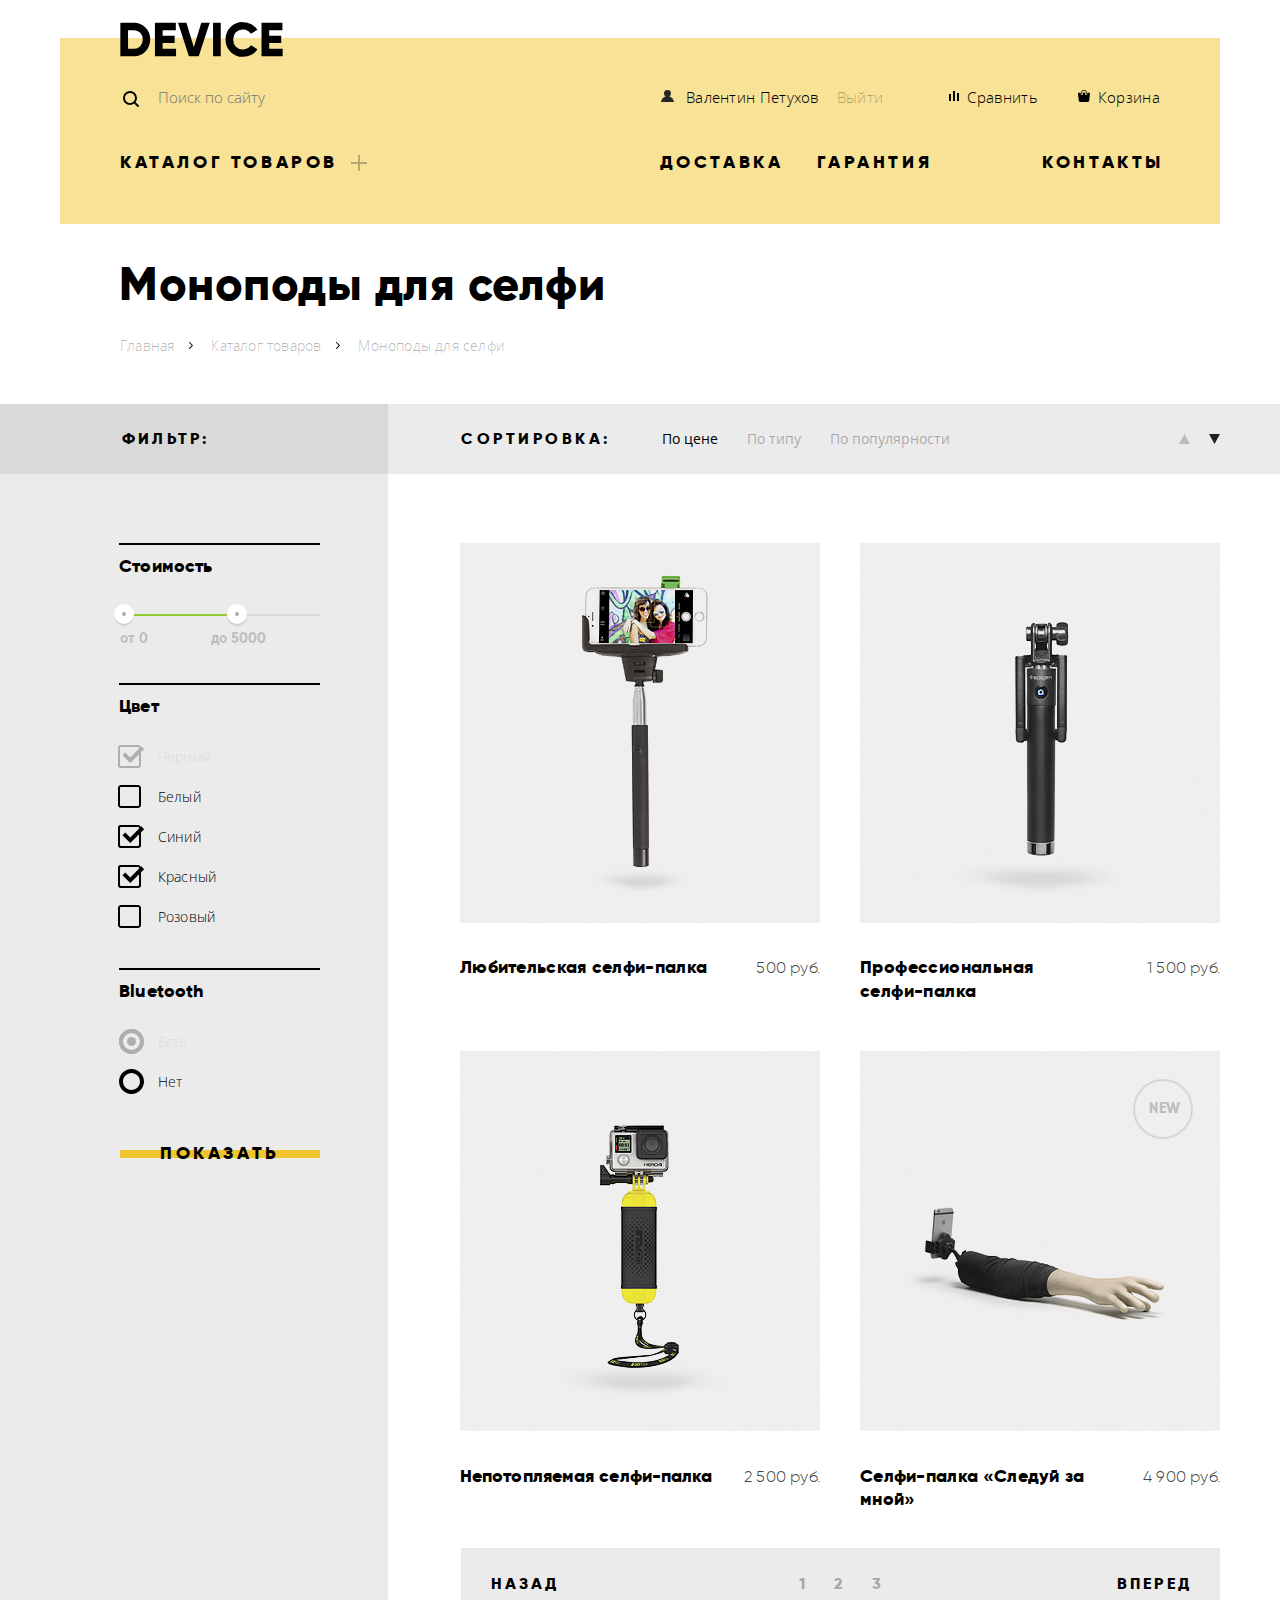
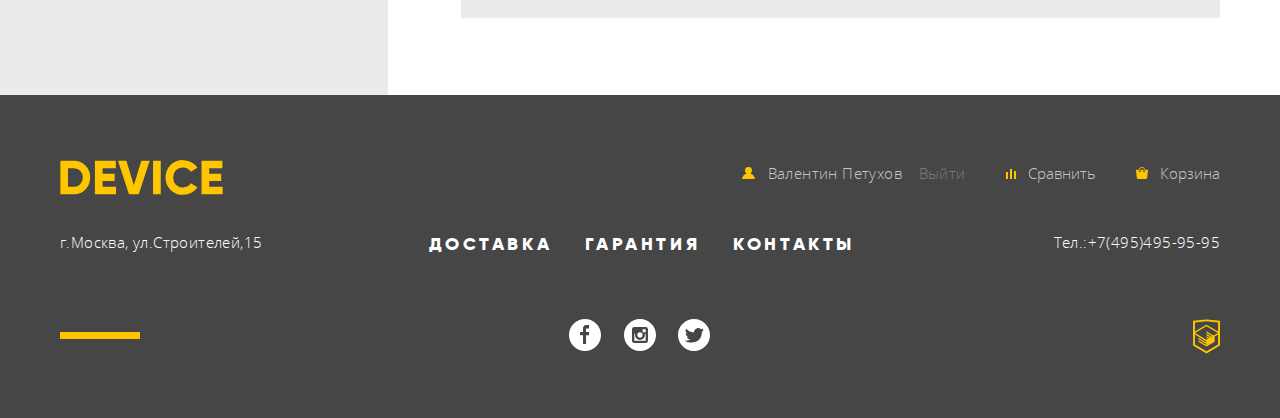
==== commit 5ee04dd3: "Update catalog.html" ====
--- a/catalog.html
+++ b/catalog.html
@@ -103,12 +103,14 @@
           </ul>
           <div class="sorting-buttons">
             <a href="#">
-              <svg xmlns="http://www.w3.org/2000/svg" width="11" height="10" viewBox="0 0 11 10" alt="по возрастанию">
+              <span class="vissualy-hidden">По возрастанию</span>
+              <svg xmlns="http://www.w3.org/2000/svg" width="11" height="10" viewBox="0 0 11 10">
                 <path d="M5.5 0L0 10h11z" />
               </svg>
             </a>
             <a class="sort-button-active" href="#">
-              <svg xmlns="http://www.w3.org/2000/svg" width="11" height="10" viewBox="0 0 11 10" alt="По убыванию">
+              <span class="vissualy-hidden">По убыванию</span>
+              <svg xmlns="http://www.w3.org/2000/svg" width="11" height="10" viewBox="0 0 11 10">
                 <path d="M5.5 10L0 0h11" />
               </svg>
             </a>
--- a/css/style.min.css
+++ b/css/style.min.css
@@ -1 +1 @@
-@font-face{font-family:"Gilroy";src:url(../fonts/web/gilroyextrabold.woff2) format("woff2");src:url(../fonts/web/gilroyextrabold.woff) format("woff");font-weight:800}@font-face{font-family:"GilroyLight";src:url(../fonts/web/gilroylight.woff2) format("woff2");src:url(../fonts/web/gilroylight.woff) format("woff");font-weight:300}@font-face{font-family:"OpenSans";src:url(../fonts/web/opensans.woff2) format("woff2");src:url(../fonts/web/opensans.woff) format("woff");font-weight:400}@font-face{font-family:"OpenSans";src:url(../fonts/web/opensanslight.woff2) format("woff2");src:url(../fonts/web/opensanslight.woff) format("woff");font-weight:300}@keyframes bounce{0%{transform:translateY(-2000px)}70%{transform:translateY(30px)}90%{transform:translateY(-10px)}100%{transform:translateY(0)}}@keyframes shake{0%,100%{transform:translateX(0)}10%,30%,50%,70%,90%{transform:translateX(-10px)}20%,40%,60%,80%{transform:translateX(10px)}}body{padding:0;margin:0;font-family:"Gilroy",Arial,sans-serif;font-weight:800;color:#000;background-color:white}a{text-decoration:none}a:active,a:focus{outline:none}.navigation-main{font-family:"OpenSans",Arial,sans-serif;font-size:15px;line-height:2;letter-spacing:.3px;text-align:left;font-weight:300}.navigation-main a:hover{color:rgba(0,0,0,.6);opacity:.6}.navigation-main a:focus{color:rgba(0,0,0,.3);opacity:.3}.site-navigation{font-size:18px;line-height:1.33;letter-spacing:3.6px;text-align:left;text-transform:uppercase}.site-navigation a:hover{color:rgba(0,0,0,.6)}.site-navigation a:focus{color:rgba(0,0,0,.3)}.item-catalog-class{font-family:"OpenSans",Arial,sans-serif;font-size:15px;line-height:2.4;letter-spacing:.2px;text-align:left;font-weight:300;text-transform:none;color:#000}.item-catalog-class a:hover{color:rgba(0,0,0,.6)}.item-catalog-class a:focus{color:rgba(0,0,0,.3)}.vissualy-hidden{display:none}.visually-hidden{display:none}.navigation-main,.site-navigation,.item-catalog-class,.footer-first,.footer-first-catalog,.footer-second,.footer-social-buttons{list-style:none}.navigation-main a,.site-navigation a,.item-catalog-class a,.footer-first a,.footer-first-catalog a,.footer-second a,.footer-social-buttons a,.button-contact-us,.button-about-us,.info a{color:#000}.contacts-map,.about-us{text-align:left}.about-us h3,.contacts-map h3{font-size:47px;line-height:1.02;letter-spacing:.5px;text-align:left}.about-us-first{font-family:"OpenSans",Arial,sans-serif;font-size:15px;line-height:2;text-align:left;font-weight:300;color:#464646;margin:0;padding:0;padding-top:43px;width:462px}.about-us-second{font-family:"OpenSans",Arial,sans-serif;font-size:15px;line-height:2;text-align:left;font-weight:300;color:#464646;display:block;width:475px;margin:0;padding:0;padding-top:30px}.contacts-map p{font-family:"OpenSans",Arial,sans-serif;font-size:15px;line-height:2;text-align:left;font-weight:300;color:#464646;letter-spacing:.13px;width:511px;margin:0;padding:0;margin-top:4px}.delivery-company{font-family:"Gilroy",Arial,sans-serif;text-align:left;font-size:16px;line-height:2.5;list-style:none;margin:0;padding:0;margin-top:65px;padding-left:36px}.delivery-company li{position:relative}.delivery-company li:after{content:"";border:2px solid #e6e6e6;border-radius:50%;position:absolute;top:18px;left:-35px;width:4px;height:4px}.button-contact-us,.button-about-us{font-size:18px;line-height:1.33;letter-spacing:3.6px;text-align:center;text-transform:uppercase}.button-contact-us:hover,.button-about-us:hover{background:#f0c52e}.button-contact-us:focus,.button-about-us:focus{color:rgba(0,0,0,.3);background:#f0c52e}.main-footer{min-height:323px;color:#fff;background-color:#464646}.footer-first a,.footer-first-catalog a{font-family:"OpenSans",Arial,sans-serif;font-size:15px;font-weight:300;line-height:2.4;text-align:left;color:rgba(255,255,255,.7)}.footer-first a:hover,.footer-first-catalog a:hover{color:#fff;opacity:.6}.footer-first a:active,.footer-first-catalog a:active{color:rgba(255,255,255,.3);opacity:.3}.footer-second a{font-family:"Gilroy",Arial,sans-serif;font-size:18px;font-weight:800;line-height:1.33;letter-spacing:3.6px;text-align:left;color:#fff;text-transform:uppercase;margin-right:28px;margin-left:5px}.footer-second a:hover{color:rgba(255,255,255,.6)}.footer-second a:focus{color:rgba(255,255,255,.3)}.footer-social{margin-left:auto}.phone{font-family:"OpenSans",Arial,sans-serif;font-size:15px;font-weight:300;line-height:2;text-align:right;color:#fff;letter-spacing:.4px}.phone:hover{opacity:.6}.phone:focus{opacity:.3}.adress{font-family:"OpenSans",Arial,sans-serif;font-size:15px;font-weight:300;line-height:2;text-align:left;color:#fff;letter-spacing:.4px}.login-entered a{color:rgba(0,0,0,.3)}.login-entered-footer a{color:rgba(255,255,255,.7)}.page-title{font-size:47px;line-height:1.02;letter-spacing:.5px;text-align:left}.pagetree{font-family:"OpenSans",Arial,sans-serif;font-size:14px;font-weight:300;line-height:1.71;letter-spacing:.2px;text-align:left;color:rgba(0,0,0,.3);display:flex;justify-content:flex-start;flex-wrap:wrap;margin:0;padding:0;margin-top:25px;margin-bottom:46px;margin-left:60px}.pagetree a:hover{color:rgba(0,0,0,.6)}.pagetree a:focus{color:rgba(0,0,0,.1)}.pagetree a,.catalog-list a{color:#000}.pagetree,.catalog-list,.filter-option{list-style:none}legend{font-size:18px;line-height:1.33;letter-spacing:.2px;text-align:left}.filter-button{font:inherit;vertical-align:middle;text-transform:uppercase;border:none;font-size:18px;letter-spacing:3.6px;text-align:center;cursor:pointer;outline:none;background:linear-gradient(to bottom,#ebebeb 17px,#f0c52e 17px,#f0c52e 25px,#ebebeb 25px);margin:0;padding:0;width:200px;height:40px;margin-top:31px;margin-left:60px}.filter-button:hover{background:#f0c52e}.filter-button:focus{background:#f0c52e;color:rgba(0,0,0,.3)}.catalog-item h3{font-size:18px;line-height:1.33;text-align:left;margin:0;padding:0;margin-top:29px}.catalog-item-price{font-family:"GilroyLight",Arial,sans-serif;font-size:16px;font-weight:300;line-height:1.5;letter-spacing:.2px;text-align:right;color:#464646;margin:0;padding:0;margin-top:29px}.login-footer a{font-size:15px;font-weight:300;line-height:2.4;letter-spacing:.2px;text-align:left;color:rgba(255,255,255,.3)}.first-slide b,.second-slide b,.third-slide b{font-family:"Gilroy",Arial,sans-serif;font-size:47px;font-weight:800;line-height:1.19;letter-spacing:.5px;text-align:left;color:#000;z-index:2}.first-slide p,.second-slide p,.third-slide p{font-family:"OpenSans",Arial,sans-serif;font-size:15px;font-weight:300;line-height:2;letter-spacing:.2px;text-align:left;color:#464646}.slide-navigation ul{list-style:none}.specification{list-style:none}.more-info{font-family:"Gilroy",Arial,sans-serif;font-size:18px;font-weight:800;line-height:1.33;letter-spacing:3.6px;text-align:center;color:#000;text-transform:uppercase;display:block;margin:0;padding:0;width:220px;height:32px;padding-top:9px;padding-left:2px;background:linear-gradient(to bottom,white 17px,#f0c52e 17px,#f0c52e 25px,white 25px)}.more-info:hover{background:#f0c52e}.more-info:focus{color:rgba(0,0,0,.3);background:#f0c52e}.specification b{font-family:"GilroyLight",Arial,sans-serif;font-size:36px;font-weight:300;line-height:1.33;letter-spacing:.4px;text-align:left;color:#000}.specification p{font-family:"OpenSans",Arial,sans-serif;font-size:13px;font-weight:300;line-height:1.54;letter-spacing:.1px;text-align:left;color:#464646}.body{width:100%;margin:0 auto}.container-center{width:1160px;margin:0 auto}.shop-slides{counter-reset:section;background:linear-gradient(to bottom,#f7e296 0,#f7e296 127px,white 127px,white 100%);position:relative}.shop-slides:after{content:"";background:#fff;position:absolute;top:54px;right:460px;width:100px;height:7px}.header-navigation{display:flex;flex-direction:column;background:linear-gradient(to bottom,white 38px,#f7e296 38px,#f7e296 60px);padding-left:60px;padding-right:60px;min-height:210px}.main-header-logo{display:block;margin-bottom:16px;margin-top:20px}.catalog-header-logo{display:block;margin-bottom:14px;margin-top:22px}.catalog-header-logo:hover{opacity:.6}.catalog-header-logo:focus{opacity:.3}.header-wrapper{display:flex;flex-direction:row;justify-content:space-between}.site-navigation{display:flex;flex-direction:row;justify-content:space-between;margin:0;padding:0;width:1044px;margin-top:31px;margin-right:auto}.search{display:block;margin:0;padding:0}.navigation-main{display:flex;flex-direction:row;justify-content:space-between;margin:0;padding:0;margin-top:11px;width:491px}.myitems{position:relative;margin-left:60px}.myitems a:before{content:"";background:url(../img/cart.svg);position:absolute;top:8px;right:70px;width:12px;height:12px}.compare{position:relative;margin-left:auto}.compare a:before{content:"";background:url(../img/compare.svg);position:absolute;top:9px;right:79px;width:10px;height:10px}.login-enter{position:relative;margin-left:17px}.logged a{position:relative}.login-enter a:before{content:"";background:url(../img/user.svg);position:absolute;top:8px;right:58px;width:13px;height:12px}.contacts-main,.about-contacts{margin-left:110px}.warranty-main,.about-warranty{margin-left:34px}.delivery-main,.about-delivery{margin-left:auto}.catalog-main,.site-navigation-current{display:block;position:relative;margin:0;padding:0}.catalog-main-plus:hover + .item-catalog-class,.site-navigation-current-plus:hover + .item-catalog-class,.item-catalog-class:hover{display:flex}.catalog-main-plus::before,.site-navigation-current-plus::before{content:"";background:url(../img/plus.svg);position:absolute;top:4px;right:-29px;width:16px;height:16px;opacity:.3}.item-catalog-class{position:absolute;display:none;left:-60px;z-index:50;margin:0;padding:0;padding-top:20px;width:1160px;padding-bottom:36px;background-color:#f7e296}.item-catalog-first{margin-left:60px}.item-catalog-second{margin-left:56px}.item-catalog-third{margin-left:75px}.item-catalog-first a{display:block;margin:0;padding:0}.item-catalog-second a{display:block;margin:0;padding:0}.item-catalog-third a{display:block;margin:0;padding:0}.first-slide{display:flex;flex-direction:row;display:none;position:relative}.first-slide:before{content:"01";position:absolute;font-family:"Gilroy",Arial,sans-serif;font-size:179px;font-weight:800;line-height:1;letter-spacing:1.8px;text-align:right;color:white;z-index:1;top:-9px;right:46px}.second-slide{display:flex;flex-direction:row;display:none;position:relative}.second-slide:before{content:"02";position:absolute;font-family:"Gilroy",Arial,sans-serif;font-size:179px;font-weight:800;line-height:1;letter-spacing:1.8px;text-align:right;color:white;z-index:1;top:-9px;right:46px}.third-slide{display:flex;flex-direction:row;display:none;position:relative}.third-slide:before{content:"03";position:absolute;font-family:"Gilroy",Arial,sans-serif;font-size:179px;font-weight:800;line-height:1;letter-spacing:1.8px;text-align:right;color:white;z-index:1;top:-9px;right:46px}.slider-1{display:block;margin:0;padding:0;margin-left:90px;margin-top:5px}.slider-2{display:block;margin:0;padding:0;margin-left:115px;margin-top:17px}.slider-3{display:block;margin:0;padding:0;margin-left:30px;margin-top:70px}.slide-wrapper1{display:flex;flex-direction:column;margin-left:125px;margin-right:60px;margin-top:85px;width:485px}.slide-wrapper2{display:flex;flex-direction:column;margin-left:139px;margin-right:67px;margin-top:85px;width:460px}.slide-wrapper3{display:flex;flex-direction:column;z-index:1;margin-left:43px;margin-right:24px;margin-top:85px;width:537px}.specs-third-slider{margin-right:154px}.slide-wrapper1 b,.slide-wrapper1 p,.slide-wrapper2 b,.slide-wrapper2 p,.slide-wrapper3 b,.slide-wrapper3 p{display:block;margin:0;padding:0}.slide-wrapper1 p,.slide-wrapper2 p,.slide-wrapper3 p{margin-top:20px;margin-bottom:41px}.description-slide-one{width:485px}.description-slide-two{width:460px}.description-slide-three{width:455px}.slide-navigation ul{display:flex;width:78px;margin:0;padding:0}.specification{display:flex;justify-content:space-between;margin:0;padding:0;width:429px;margin-top:50px}.specification p{margin-top:8px;margin-bottom:62px}.navigation-bar-icons{list-style:none;display:flex;flex-direction:row;justify-content:space-between;margin:0;padding:0;margin-top:50px}.navigation-bar-img{position:relative;display:block;background:linear-gradient(to bottom,#f7e296 0,#f7e296 160px,white 160px,white 238px);width:160px;height:238px}.navigation-bar-img:hover{background:linear-gradient(to bottom,#f0c52e 0,#f0c52e 160px,white 160px,white 238px)}.navigation-bar-img:focus{background:linear-gradient(to bottom,#f0c52e 0,#f0c52e 160px,white 160px,white 238px)}.navigation-bar-img:focus::before{opacity:.3}.navigation-bar-name{font-family:"Gilroy",Arial,sans-serif;font-size:18px;font-weight:800;line-height:1.33;text-align:left;color:#000;letter-spacing:.18px;z-index:1;display:block;margin:0;padding:0;width:160px;padding-top:194px}.navigation-bar-img:focus .navigation-bar-name{opacity:.3}.monopods{width:120px}.services{margin-top:80px;height:393px;background:linear-gradient(to bottom,white 105px,#e5e5e5 105px,#e5e5e5 293px)}.services-wrapper{margin:auto;display:flex;position:relative;width:1160px}.services-wrapper:before{content:"";background:#000;position:absolute;top:5px;right:876px;width:7px;height:319px}.services-info{display:flex;width:876px}.services-buttons ul,.services-info{list-style:none}.services-buttons{width:278px}.services-buttons li{height:40px;margin-bottom:24px}.services-button{display:inline-block;font-family:"Gilroy",Arial,sans-serif;font-size:18px;font-weight:800;line-height:1.33;letter-spacing:3.6px;text-align:left;text-transform:uppercase;color:#000;box-sizing:border-box;border:none;outline:none;cursor:pointer;height:40px;margin-top:7px}.services-wrapper ul{margin:0;padding:0;margin-top:79px}.delivery-info{display:none;position:relative;margin:0;padding:0;margin-left:124px;padding-right:324px}.delivery-info::after{content:"";position:absolute;width:136px;height:164px;bottom:16px;right:60px;background:url(../img/delivery.svg) no-repeat}.warranty-info::after{content:"";position:absolute;width:171px;height:194px;bottom:9px;right:40px;background:url(../img/warranty.svg) no-repeat}.credit-info::after{content:"";position:absolute;width:156px;height:186px;bottom:19px;right:65px;background:url(../img/credit.svg) no-repeat}.warranty-info{display:none;position:relative;margin:0;padding:0;margin-left:124px;padding-right:324px}.credit-info{display:none;position:relative;margin:0;padding:0;margin-left:124px;padding-right:324px}.delivery-button{padding-left:20px;width:160px;padding-top:7px;background:linear-gradient(to bottom,white 16px,#f0c52e 16px,#f0c52e 24px,#e5e5e5 24px)}.warranty-button{padding-left:25px;width:160px;padding-top:8px;background:linear-gradient(to bottom,#e5e5e5 16px,#f0c52e 16px,#f0c52e 24px,#e5e5e5 24px)}.credit-button{padding-left:38px;width:160px;padding-top:8px;background:linear-gradient(to bottom,#e5e5e5 16px,#f0c52e 16px,#f0c52e 24px,#e5e5e5 24px)}.warranty-button:hover,.delivery-button:hover,.credit-button:hover{background:#f0c52e}.warranty-button:focus,.credit-button:focus,.delivery-button:focus{width:278px;background:#000;color:#f7e184}#services-control-1:checked~.services-buttons .delivery-button,#services-control-2:checked~.services-buttons .warranty-button,#services-control-3:checked~.services-buttons .credit-button{width:278px;background:#000;color:#f7e184}#services-control-2:checked~.services-info .warranty-info,#services-control-3:checked~.services-info .credit-info,#services-control-1:checked~.services-info .delivery-info,#services-control-2:checked~.services-info .warranty-info,#services-control-3:checked~.services-info .credit-info{display:block}.delivery-info h3,.warranty-info h3,.credit-info h3{font-family:"Gilroy",Arial,sans-serif;font-size:47px;line-height:1.02;letter-spacing:.5px;text-align:left;color:#000;margin:0;padding:0}.delivery-info p,.warranty-info p,.credit-info p{font-family:"OpenSans",Arial,sans-serif;font-size:15px;font-weight:300;line-height:2;letter-spacing:.2px;text-align:left;color:#464646;margin-top:30px}.partners{width:1160px;margin:0 auto}.partners-logo{list-style:none;display:flex;justify-content:space-between;margin:0;padding:0;margin-top:94px}.logo-1:hover{background-image:url(../img/logo-1-1.png);width:260px;height:100px}.logo-2:hover{background-image:url(../img/logo-2-2.png);width:260px;height:100px}.logo-3:hover{background-image:url(../img/logo-3-3.png);width:260px;height:100px}.logo-4:hover{background-image:url(../img/logo-4-4.png);width:260px;height:100px}.contact-information{display:flex;justify-content:space-between;width:1160px;margin-top:143px;height:602px}.about-us{display:flex;flex-direction:column;justify-content:space-between;position:relative;height:504px}.contacts-map{display:flex;flex-direction:column;justify-content:space-between;position:relative;width:562px;height:562px}.about-us:after{content:"";background:#000;position:absolute;top:-53px;left:0;width:80px;height:7px}.contacts-map:before{content:"";background:#000;position:absolute;top:-53px;left:2px;width:80px;height:7px}.main-contacts-map{margin-left:3px}.about-us h3,.contacts-map h3{display:block;margin:0;padding:0}.button-about-us{margin-right:auto;margin-top:55px;margin-left:2px;padding-bottom:10px;padding-top:8px;cursor:pointer;background:linear-gradient(to bottom,white 16px,#f0c52e 16px,#f0c52e 24px,white 24px);width:260px;height:27px}.button-contact-us{margin-top:26px;margin-right:auto;margin-bottom:42px;margin-left:4px;padding-top:8px;cursor:pointer;background:linear-gradient(to bottom,white 16px,#f0c52e 16px,#f0c52e 24px,white 24px);width:260px;height:32px}.footer-container-center{display:flex;flex-direction:column;position:relative;width:1160px;margin:0 auto;padding-top:60px}.footer-container-center:after{content:"";background:#ffc600;position:absolute;top:237px;right:1080px;width:80px;height:7px}.footer-wrapper{display:flex;justify-content:space-between}.footer-first{display:flex;justify-content:space-between;min-width:298px;margin:0;padding:0}.footer-wrapper-second{display:flex;justify-content:space-between;margin-top:30px}.footer-wrap-helper{margin-top:27px}.footer-second{display:flex;justify-content:space-between;width:423px;margin:0;padding:0;margin-top:6px;margin-right:46px}.footer-wrapper-third{display:flex;margin-top:62px}.adress,.phone{display:block;margin:0;padding:0}.htmlacademy{margin-left:483px}.htmlacademy:hover{opacity:.6}.htmlacademy:focus{opacity:.3}.footer-social-buttons{display:flex;justify-content:space-between;flex-wrap:wrap;width:141px;margin:0;padding:0}.social-button:focus{opacity:.1}.social-button:hover{opacity:.6}.login-entered,.login-entered-footer{margin-left:18px}.footer-first-catalog{display:flex;justify-content:flex-end;min-width:451px;margin:0;padding:0}.catalog-container{width:100%}.page-title{display:block;margin:0;padding:0;margin-left:59px;padding-top:51px}.pagetree a{position:relative;margin-right:37px}.pagetree-current a::after{display:none}.pagetree a::after{content:"";background:url(../img/nav-arrow.svg);position:absolute;top:6px;right:-19px;width:4px;height:7px}.pagetree-container{width:1160px;margin:0 auto;background:linear-gradient(to bottom,#f7e296 0,#f7e296 14px,white 14px,white 100%)}.filters-catalog{display:flex}.catalog-list{display:flex;flex-wrap:wrap;flex-direction:row;justify-content:flex-end;padding:0;margin:0;height:960px}.catalog-item{position:relative;margin-left:40px;margin-bottom:47px}.catalog-item-container{display:flex;justify-content:space-between}.selfie-stick-1{display:block;letter-spacing:.3px;width:254px}.selfie-stick-2{display:block;letter-spacing:.4px;width:173px}.selfie-stick-3{display:block;letter-spacing:.1px;width:262px}.selfie-stick-4{display:block;letter-spacing:.3px;width:227px}.catalog{width:972px;margin-top:69px}.pagetree a{color:rgba(0,0,0,.3)}.filters-catalog{display:flex;flex-direction:column}.filters-container{width:1160px;margin:0 auto;display:flex;flex-direction:row;height:1217px}.filters{position:relative}.filter-item legend::before,.colors legend::before,.bluetooth legend::before{content:"";background:#000;position:absolute;bottom:34px;width:201px;height:2px}.filters::after{content:"";position:absolute;top:0;right:0;bottom:0;left:0;z-index:-1;margin-left:calc(50% - 50vw);background-color:#ebebeb}.filters::before{content:"";position:absolute;top:0;right:0;bottom:0;left:0;z-index:-1;;width:328px;background-color:#ebebeb}.filters-name{display:flex;position:relative;width:1160px;margin:0 auto}.filters-name b::before{content:"";position:absolute;top:0;right:0;bottom:0;left:0;z-index:-1;margin-left:calc(50% - 50vw);background-color:#d9d9d9}.filter-sorting-center{background-color:#ebebeb;width:100%;z-index:1}.filters-name b{font-family:"Gilroy",Arial,sans-serif;font-size:16px;font-weight:800;line-height:1.5;letter-spacing:3.2px;text-align:left;color:#000;text-transform:uppercase;position:relative;flex-shrink:0;background-color:#d9d9d9;width:266px;padding-left:62px;padding-top:23px;padding-bottom:23px}.sorting{list-style:none;padding:0;margin:0;display:flex;justify-content:space-between;flex-shrink:1;align-items:center;margin-left:73px}.sorting li{align-items:center}.sorting-name{font-family:"Gilroy",Arial,sans-serif;font-size:16px;font-weight:800;line-height:1.5;letter-spacing:3.5px;text-align:left;color:#000;text-transform:uppercase;margin-right:51px}.sorting-buttons{display:flex;justify-content:space-between;align-items:center;width:41px;margin-left:auto}.sorting-buttons a{fill:rgba(0,0,0,.2)}.sorting-buttons a:hover{fill:rgba(0,0,0,.4)}.sorting-buttons svg:active,.sorting-buttons svg:focus{fill:#231F20}.sorting-buttons a:active,.sorting-buttons a:focus{fill:#231F20}.sorting-buttons .sort-button-active{fill:#231F20}.sorting a{font-family:"OpenSans",Arial,sans-serif;font-size:14px;font-weight:400;line-height:1.29;text-align:left;color:rgba(0,0,0,.3);display:block;margin-right:29px}.sorting a:hover{color:rgba(0,0,0,.6)}.sorting a:focus,.sorting a:active{color:#000}.sorting .sort-active{color:rgba(0,0,0,1)}.sorting .sort-active:hover{color:rgba(0,0,0,.6)}.sorting .sort-active:active{color:rgba(0,0,0,1)}.filter-center-container{width:1160px;margin:0 auto}.page-number-buttons{list-style:none;display:flex;justify-content:space-between;margin:0;padding:0}.page-number-buttons a{font-family:"Gilroy",Arial,sans-serif;font-size:16px;font-weight:800;line-height:1.5;letter-spacing:3.2px;color:#000;text-transform:uppercase}.page-number{list-style:none;display:flex;justify-content:space-between;margin:0;padding:0;width:86px;margin-left:2px;margin-top:24px}.page-number a{color:rgba(0,0,0,.3)}.page-number a:hover{color:rgba(0,0,0,.6)}.page-number a:focus{color:#000}.page-controls{text-align:center;width:136px;height:70px}.page-controls a{display:block;padding-top:24px;padding-bottom:22px}.page-controls a:hover{background-color:#d9d9d9}.page-controls a:focus{background-color:#d9d9d9;color:rgba(0,0,0,.3);}.back{padding-right:8px}.forward{padding-left:5px}.page-number-container{width:759px;height:70px;margin-left:auto;margin-top:41px;background-color:#ebebeb}.catalog-item-image{margin:0;padding:0;display:block}.slider-controls label{position:relative;width:10px;height:10px;margin-right:21px;vertical-align:top;background-color:transparent;border:1.5px solid #000;border-radius:50%;cursor:pointer}.slider-controls{display:flex;flex-direction:row;position:relative;width:110px;top:344px;left:998.5px;z-index:20;font-size:0}#product-1:checked~.shop-slides #slide1,#product-2:checked~.shop-slides #slide2,#product-3:checked~.shop-slides #slide3{display:flex}#product-1:checked~.shop-slides label[for="product-1"]::after,#product-2:checked~.shop-slides label[for="product-2"]::after,#product-3:checked~.shop-slides label[for="product-3"]::after{position:absolute;content:"";top:25%;left:25%;width:3px;height:3px;background-color:transparent;border:1px solid #000;border-radius:50%;cursor:pointer;z-index:1}.img-vr::before{content:"";background:url(../img/popular-1.svg);position:absolute;top:52px;right:32px;width:97px;height:55px}.img-selfie::before{content:"";background:url(../img/popular-2.svg);position:absolute;top:41px;right:36px;width:86px;height:117px}.img-action::before{content:"";background:url(../img/popular-3.svg);;position:absolute;top:38px;right:40px;width:71px;height:87px}.img-fitnes::before{content:"";background:url(../img/popular-4.svg);;position:absolute;top:50px;right:25px;width:107px;height:65px}.img-smart::before{content:"";background:url(../img/popular-5.svg);;position:absolute;top:32px;right:49px;width:56px;height:98px}.img-quadro::before{content:"";background:url(../img/popular-6.svg);;position:absolute;top:49px;right:15px;width:132px;height:69px}.footer-logo{margin-top:5px;width:163px;height:35px;border:none;fill:#ffc600}.footer-logo-catalog:hover{fill:#c49a22}.footer-logo-catalog:focus{fill:#8b7637}.modal{position:fixed;color:#000;background-color:#fff;background-position:0 0;background-repeat:repeat;box-shadow:0 10px 20px 0 rgba(4,6,6,.2)}.modal-question{display:none;top:25%;left:50%;z-index:20;width:760px;height:553px;margin-left:-480px;padding-left:100px;padding-right:100px}.modal-close{position:absolute;top:22px;right:22px;width:55px;height:55px;outline:none;font-size:0;background-color:rgb(247,226,150,.5);border:0;border-radius:50%;cursor:pointer}.modal-close:hover{background:#f0c52e}.modal-close:focus{background:rgb(247,226,150,.3)}.modal-close::before,.modal-close::after{content:"";position:absolute;top:27px;left:12px;width:30px;height:2px;background-color:#fff}.modal-close::before{transform:rotate(45deg)}.modal-close::after{transform:rotate(-45deg)}.question-form p{display:flex;flex-direction:column}.question-form-wrapper{display:flex}.login-password-info{margin-top:18px;margin-bottom:42px}.question-text{font-family:"Gilroy",Arial,sans-serif;font-size:18px;font-weight:800;line-height:1.33;text-align:left;color:#000;margin-bottom:7px}.login-password-info textarea{font-family:"OpenSans",Arial,sans-serif;font-size:14px;font-weight:400;line-height:1.29;letter-spacing:normal;text-align:left;color:rgba(70,70,70,.4);width:714px;height:118px;background-color:#f2f2f2;border:solid 3px #f2f2f2;resize:none;outline:none;padding-left:20px;padding-top:15px;padding-right:20px;padding-bottom:18px}.login-password-info textarea:hover{background-color:#eaeaea;border:solid 3px #eaeaea}.login-password-info textarea:focus{background:#fff;border:solid 3px #f0c52e}.question-icon-user{font-family:"OpenSans",Arial,sans-serif;font-size:14px;font-weight:400;line-height:1.29;letter-spacing:normal;text-align:left;color:rgba(70,70,70,.4);width:314px;height:44px;background-color:#f2f2f2;border:solid 3px #f2f2f2;outline:none;margin:0;padding:0;padding-right:20px;padding-left:20px;margin-top:6px}.question-icon-error{background-color:#f6dada;border:solid 3px #f6dada;animation:shake 0.6s}.question-icon-user:hover{background-color:#eaeaea;border:solid 3px #eaeaea}.question-icon-user:focus{color:#464646;background:#fff;border:solid 3px #f0c52e}.login-icon-password{font-family:"OpenSans",Arial,sans-serif;font-size:14px;font-weight:400;line-height:1.29;letter-spacing:normal;text-align:left;color:rgba(70,70,70,.4);width:314px;height:44px;background-color:#f2f2f2;border:solid 3px #f2f2f2;outline:none;margin:0;padding:0;padding-right:20px;padding-left:20px;margin-left:40px;margin-top:6px}.login-icon-password:hover{background-color:#eaeaea;border:solid 3px #eaeaea}.login-icon-password:focus{background-color:#fff;border:solid 3px #f0c52e}.question-email{font-family:"Gilroy",Arial,sans-serif;font-size:18px;font-weight:800;line-height:1.33;text-align:left;color:#000;margin-left:40px;margin-top:76px}.question-name{font-family:"Gilroy",Arial,sans-serif;font-size:18px;font-weight:800;line-height:1.33;text-align:left;color:#000;margin-top:76px}.button{font-family:"Gilroy",Arial,sans-serif;font-size:18px;font-weight:800;line-height:1.33;letter-spacing:3.6px;text-align:center;color:#000;text-transform:uppercase;border:none;cursor:pointer;outline:none;background:linear-gradient(to bottom,white 16px,#f0c52e 16px,#f0c52e 24px,white 24px);margin:0;padding:0;width:200px;height:40px;margin-bottom:20px}.button:hover{background:#f0c52e}.button:focus{color:rgba(0,0,0,.3);background:#f0c52e}.modal-map{display:none;top:25%;left:50%;width:960px;height:559px;margin-left:-480px}.modal-map p{margin:0;padding:0}.myitems-footer{position:relative}.myitems-footer-img{margin-right:8px;margin-top:9px;width:12px;height:12px}.compare-footer a{position:relative;margin-right:40px}.compare-footer-img{margin-right:8px;margin-top:9px;width:10px;height:10px}.login-footer a{position:relative;margin-right:41px}.login-footer-main-img{margin-right:8px;margin-top:9px;width:13px;height:12px}.login-entered-footer{position:relative}.login-entered-footer-img{margin-right:8px;margin-top:9px;width:13px;height:12px}.login-entered-footer a{margin-right:17px;letter-spacing:.4px}.logged a{margin-left:17px}.logged{position:relative}.logged a::before{content:"";background:url(../img/user.svg);position:absolute;top:3px;right:145px;width:13px;height:12px}.new{position:relative}.new::after{content:"";position:absolute;top:28px;right:27px;width:56px;height:56px;opacity:.1;border:solid 2px #000;border-radius:50%}.new::before{content:"NEW";position:absolute;top:46px;right:39px;opacity:.2;font-family:"Gilroy",Arial,sans-serif;font-size:14px;font-weight:800;line-height:1.71;letter-spacing:.7px;text-align:center}.search{position:relative;display:flex;justify-content:space-between;width:440px}.search-label{position:absolute;top:20px;left:3px;width:20px;height:20px;background-image:url(../img/search.svg);background-repeat:no-repeat;cursor:pointer}.search-label::before{content:"";position:absolute;bottom:-12px;left:0;display:none;width:400px;height:2px;background-color:#000}.search-main{position:relative;width:356px;height:38px;padding:0;font-weight:300;font-size:15px;line-height:30px;font-family:"Open Sans","Arial",sans-serif;color:rgba(0,0,0,.3);background-color:transparent;border:none;outline:none;cursor:pointer;margin-top:11px}.search-main[type="search"]{padding-left:38px;padding-bottom:9px}input::-webkit-search-cancel-button{display:none}input::-ms-clear{display:none}.search-main:hover{color:rgba(0,0,0,.6)}.search-main:focus{color:#000;border-bottom:2px solid #000}.search-main:focus + .search-button{display:block}.search-button{display:none;font-family:"Open Sans","Arial",sans-serif;font-size:15px;font-weight:300;line-height:2;letter-spacing:.15px;text-align:center;color:#000;background:none;border:2px solid #000;cursor:pointer;margin:0;padding:0;width:85px;height:49px}.search-button:hover{background:#000;color:#fff}.search-button:active{background:#000;color:rgba(255,255,255,.3)}.filter-item{margin:0;padding:0;border:none}.range-filter{position:relative;width:327px}.filter-item legend{position:relative;font-family:"Gilroy",Arial,sans-serif;font-size:18px;font-weight:800;line-height:1.33;letter-spacing:.18px;text-align:left;color:#000;padding-top:81px;margin-left:59px}.range-controls .scale{margin-top:35px;margin-left:59px;margin-right:67px;height:2px;background:#dbdbdb}.range-controls .bar{width:54.73%;height:2px;background:#91c92f}.range-controls .toggle{position:absolute;top:-10px;left:0;width:4px;height:4px;padding:0;border:8px solid #fff;background-color:#ababab;box-shadow:0 2px 1px 0 #cfcfcf;border-radius:50%;cursor:pointer}.range-controls .toggle:active{transform:scale(1.1,1.1)}.range-controls .toggle-min{left:54px}.range-controls .toggle-max{left:167px}.colors{margin:0;padding:0;border:none}.colors ul{margin:0;padding:0;margin-top:18px;margin-left:98px}.filter-option{font-family:"Open Sans","Arial",sans-serif;font-size:14px;font-weight:300;line-height:2.86;letter-spacing:.14px;text-align:left;color:#000;position:relative}.filter-input-checkbox + label::before{content:"";position:absolute;top:8px;left:-40px;width:23px;height:23px;background-image:url(../img/checkbox-off.svg);cursor:pointer}.filter-option label:hover::before,.filter-option label:hover::after{opacity:.6}.filter-option label:active::before,.filter-option label:active::after{opacity:1}.filter-option label:focus,.filter-option label:focus{opacity:1}.filter-input-checkbox:checked + label::after{content:"";position:absolute;top:8px;left:-40px;width:27px;height:23px;background-image:url(../img/checkbox-on.svg);cursor:pointer}.filter-input-radio + label::before{content:"";position:absolute;top:7px;left:-39px;width:25px;height:25px;padding:0;background-image:url(../img/radio-off.svg);cursor:pointer}.filter-input-radio:checked + label::after{content:"";position:absolute;top:7px;left:-39px;width:25px;height:25px;padding:0;background-image:url(../img/radio-on.svg);cursor:pointer}.colors legend{position:relative;font-family:"Gilroy",Arial,sans-serif;font-size:18px;font-weight:800;line-height:1.33;letter-spacing:.18px;text-align:left;color:#000;padding-top:44px;margin-left:59px}.bluetooth{margin:0;padding:0;border:none}.bluetooth legend{position:relative;font-family:"Gilroy",Arial,sans-serif;font-size:18px;font-weight:800;line-height:1.33;letter-spacing:.18px;text-align:left;color:#000;padding-top:43px;margin-left:59px}.bluetooth ul{margin:0;padding:0;margin-top:18px;margin-left:98px}.filter-range-price{margin:0;padding:0;margin-top:11px;margin-left:60px}.filter-range-label{font-family:"Gilroy","Arial",sans-serif;font-size:14px;font-weight:300;line-height:1.71;text-align:center;color:rgba(0,0,0,.2)}.filter-range-label-min{flex-grow:1;margin-right:18px}.filter-range-label-max{flex-grow:1}.filter-range-input{width:50px;margin:0;padding:0;font-weight:300;font-size:14px;font-family:"Gilroy","Arial",sans-serif;color:rgba(0,0,0,.2);letter-spacing:0;background:none;border:0}.catalog-item-hover{position:absolute;top:-170px;left:-91px;display:none;flex-direction:column;width:360px;height:380px;margin-top:169px;margin-right:90px;margin-left:90px;text-align:center;background-color:rgba(238,238,238,.7)}.catalog-item:hover .catalog-item-hover{display:flex}.catalog-item-hover .btn{font-family:"Gilroy","Arial",sans-serif;font-size:18px;font-weight:800;line-height:1.33;letter-spacing:3.6px;text-align:center;color:#000;text-transform:uppercase;width:200px;height:32px;margin-top:180px;margin-bottom:7px;margin-left:83px;padding-top:8px;border:none;background:linear-gradient(to bottom,rgba(0,0,0,0) 15px,#f0c52e 15px,#f0c52e 23px,rgba(0,0,0,0) 23px)}.catalog-item-hover .btn:hover{background:#f0c52e}.catalog-item-hover .btn:focus{background:#f0c52e;color:rgba(0,0,0,.3)}.catalog-item-add{font-family:"Open Sans","Arial",sans-serif;font-size:13px;font-weight:300;line-height:1.54;letter-spacing:.13px;text-align:center;color:#000;opacity:.5;margin-left:8px}.catalog-item-add:hover{opacity:1}.catalog-item-add:active{opacity:.2}.modal-question-active{display:block;animation:bounce 0.6s}.modal-map-active{display:block;animation:bounce 0.6s}+@font-face{font-family:"Gilroy";src:url(../fonts/web/gilroyextrabold.woff2) format("woff2");src:url(../fonts/web/gilroyextrabold.woff) format("woff");font-weight:800}@font-face{font-family:"GilroyLight";src:url(../fonts/web/gilroylight.woff2) format("woff2");src:url(../fonts/web/gilroylight.woff) format("woff");font-weight:300}@font-face{font-family:"OpenSans";src:url(../fonts/web/opensans.woff2) format("woff2");src:url(../fonts/web/opensans.woff) format("woff");font-weight:400}@font-face{font-family:"OpenSans";src:url(../fonts/web/opensanslight.woff2) format("woff2");src:url(../fonts/web/opensanslight.woff) format("woff");font-weight:300}@keyframes bounce{0%{transform:translateY(-2000px)}70%{transform:translateY(30px)}90%{transform:translateY(-10px)}100%{transform:translateY(0)}}@keyframes shake{0%,100%{transform:translateX(0)}10%,30%,50%,70%,90%{transform:translateX(-10px)}20%,40%,60%,80%{transform:translateX(10px)}}body{padding:0;margin:0;font-family:"Gilroy",Arial,sans-serif;font-weight:800;color:#000;background-color:white}a{text-decoration:none}a:active,a:focus{outline:none}.navigation-main{font-family:"OpenSans",Arial,sans-serif;font-size:15px;line-height:2;letter-spacing:.3px;text-align:left;font-weight:300}.navigation-main a:hover{color:rgba(0,0,0,.6);opacity:.6}.navigation-main a:focus{color:rgba(0,0,0,.3);opacity:.3}.site-navigation{font-size:18px;line-height:1.33;letter-spacing:3.6px;text-align:left;text-transform:uppercase}.site-navigation a:hover{color:rgba(0,0,0,.6)}.site-navigation a:focus{color:rgba(0,0,0,.3)}.item-catalog-class{font-family:"OpenSans",Arial,sans-serif;font-size:15px;line-height:2.4;letter-spacing:.2px;text-align:left;font-weight:300;text-transform:none;color:#000}.item-catalog-class a:hover{color:rgba(0,0,0,.6)}.item-catalog-class a:focus{color:rgba(0,0,0,.3)}.vissualy-hidden{display:none}.visually-hidden{display:none}.navigation-main,.site-navigation,.item-catalog-class,.footer-first,.footer-first-catalog,.footer-second,.footer-social-buttons{list-style:none}.navigation-main a,.site-navigation a,.item-catalog-class a,.footer-first a,.footer-first-catalog a,.footer-second a,.footer-social-buttons a,.button-contact-us,.button-about-us,.info a{color:#000}.contacts-map,.about-us{text-align:left}.about-us h3,.contacts-map h3{font-size:47px;line-height:1.02;letter-spacing:.5px;text-align:left}.about-us-first{font-family:"OpenSans",Arial,sans-serif;font-size:15px;line-height:2;text-align:left;font-weight:300;color:#464646;margin:0;padding:0;padding-top:43px;width:462px}.about-us-second{font-family:"OpenSans",Arial,sans-serif;font-size:15px;line-height:2;text-align:left;font-weight:300;color:#464646;display:block;width:475px;margin:0;padding:0;padding-top:30px}.contacts-map p{font-family:"OpenSans",Arial,sans-serif;font-size:15px;line-height:2;text-align:left;font-weight:300;color:#464646;letter-spacing:.13px;width:511px;margin:0;padding:0;margin-top:4px}.delivery-company{font-family:"Gilroy",Arial,sans-serif;text-align:left;font-size:16px;line-height:2.5;list-style:none;margin:0;padding:0;margin-top:65px;padding-left:36px}.delivery-company li{position:relative}.delivery-company li:after{content:"";border:2px solid #e6e6e6;border-radius:50%;position:absolute;top:18px;left:-35px;width:4px;height:4px}.button-contact-us,.button-about-us{font-size:18px;line-height:1.33;letter-spacing:3.6px;text-align:center;text-transform:uppercase}.button-contact-us:hover,.button-about-us:hover{background:#f0c52e}.button-contact-us:focus,.button-about-us:focus{color:rgba(0,0,0,.3);background:#f0c52e}.main-footer{min-height:323px;color:#fff;background-color:#464646}.footer-first a,.footer-first-catalog a{font-family:"OpenSans",Arial,sans-serif;font-size:15px;font-weight:300;line-height:2.4;text-align:left;color:rgba(255,255,255,.7)}.footer-first a:hover,.footer-first-catalog a:hover{color:#fff;opacity:.6}.footer-first a:active,.footer-first-catalog a:active{color:rgba(255,255,255,.3);opacity:.3}.footer-second a{font-family:"Gilroy",Arial,sans-serif;font-size:18px;font-weight:800;line-height:1.33;letter-spacing:3.6px;text-align:left;color:#fff;text-transform:uppercase;margin-right:28px;margin-left:5px}.footer-second a:hover{color:rgba(255,255,255,.6)}.footer-second a:focus{color:rgba(255,255,255,.3)}.footer-social{margin-left:auto}.phone{font-family:"OpenSans",Arial,sans-serif;font-size:15px;font-weight:300;line-height:2;text-align:right;color:#fff;letter-spacing:.4px}.phone:hover{opacity:.6}.phone:focus{opacity:.3}.adress{font-family:"OpenSans",Arial,sans-serif;font-size:15px;font-weight:300;line-height:2;text-align:left;color:#fff;letter-spacing:.4px}.login-entered a{color:rgba(0,0,0,.3)}.login-entered-footer a{color:rgba(255,255,255,.7)}.page-title{font-size:47px;line-height:1.02;letter-spacing:.5px;text-align:left}.pagetree{font-family:"OpenSans",Arial,sans-serif;font-size:14px;font-weight:300;line-height:1.71;letter-spacing:.2px;text-align:left;color:rgba(0,0,0,.3);display:flex;justify-content:flex-start;flex-wrap:wrap;margin:0;padding:0;margin-top:25px;margin-bottom:46px;margin-left:60px}.pagetree a:hover{color:rgba(0,0,0,.6)}.pagetree a:focus{color:rgba(0,0,0,.1)}.pagetree a,.catalog-list a{color:#000}.pagetree,.catalog-list,.filter-option{list-style:none}.filter-button{font:inherit;vertical-align:middle;text-transform:uppercase;border:none;font-size:18px;letter-spacing:3.6px;text-align:center;cursor:pointer;outline:none;background:linear-gradient(to bottom,#ebebeb 17px,#f0c52e 17px,#f0c52e 25px,#ebebeb 25px);margin:0;padding:0;width:200px;height:40px;margin-top:31px;margin-left:60px}.filter-button:hover{background:#f0c52e}.filter-button:focus{background:#f0c52e;color:rgba(0,0,0,.3)}.catalog-item h3{font-size:18px;line-height:1.33;text-align:left;margin:0;padding:0;margin-top:29px}.catalog-item-price{font-family:"GilroyLight",Arial,sans-serif;font-size:16px;font-weight:300;line-height:1.5;letter-spacing:.2px;text-align:right;color:#464646;margin:0;padding:0;margin-top:29px}.login-footer a{font-size:15px;font-weight:300;line-height:2.4;letter-spacing:.2px;text-align:left;color:rgba(255,255,255,.3)}.first-slide b,.second-slide b,.third-slide b{font-family:"Gilroy",Arial,sans-serif;font-size:47px;font-weight:800;line-height:1.19;letter-spacing:.5px;text-align:left;color:#000;z-index:2}.first-slide p,.second-slide p,.third-slide p{font-family:"OpenSans",Arial,sans-serif;font-size:15px;font-weight:300;line-height:2;letter-spacing:.2px;text-align:left;color:#464646}.slide-navigation ul{list-style:none}.specification{list-style:none}.more-info{font-family:"Gilroy",Arial,sans-serif;font-size:18px;font-weight:800;line-height:1.33;letter-spacing:3.6px;text-align:center;color:#000;text-transform:uppercase;display:block;margin:0;padding:0;width:220px;height:32px;padding-top:9px;padding-left:2px;background:linear-gradient(to bottom,white 17px,#f0c52e 17px,#f0c52e 25px,white 25px)}.more-info:hover{background:#f0c52e}.more-info:focus{color:rgba(0,0,0,.3);background:#f0c52e}.specification b{font-family:"GilroyLight",Arial,sans-serif;font-size:36px;font-weight:300;line-height:1.33;letter-spacing:.4px;text-align:left;color:#000}.specification p{font-family:"OpenSans",Arial,sans-serif;font-size:13px;font-weight:300;line-height:1.54;letter-spacing:.1px;text-align:left;color:#464646}.body{width:100%;margin:0 auto}.container-center{width:1160px;margin:0 auto}.shop-slides{counter-reset:section;background:linear-gradient(to bottom,#f7e296 0,#f7e296 127px,white 127px,white 100%);position:relative}.shop-slides:after{content:"";background:#fff;position:absolute;top:54px;right:460px;width:100px;height:7px}.header-navigation{display:flex;flex-direction:column;background:linear-gradient(to bottom,white 38px,#f7e296 38px,#f7e296 60px);padding-left:60px;padding-right:60px;min-height:210px}.main-header-logo{display:block;margin-bottom:16px;margin-top:20px}.catalog-header-logo{display:block;margin-bottom:14px;margin-top:22px}.catalog-header-logo:hover{opacity:.6}.catalog-header-logo:focus{opacity:.3}.header-wrapper{display:flex;flex-direction:row;justify-content:space-between}.site-navigation{display:flex;flex-direction:row;justify-content:space-between;margin:0;padding:0;width:1044px;margin-top:31px;margin-right:auto}.search{display:block;margin:0;padding:0}.navigation-main{display:flex;flex-direction:row;justify-content:space-between;margin:0;padding:0;margin-top:11px;width:491px}.myitems{position:relative;margin-left:60px}.myitems a:before{content:"";background:url(../img/cart.svg);position:absolute;top:8px;right:70px;width:12px;height:12px}.compare{position:relative;margin-left:auto}.compare a:before{content:"";background:url(../img/compare.svg);position:absolute;top:9px;right:79px;width:10px;height:10px}.login-enter{position:relative;margin-left:17px}.logged a{position:relative}.login-enter a:before{content:"";background:url(../img/user.svg);position:absolute;top:8px;right:58px;width:13px;height:12px}.contacts-main,.about-contacts{margin-left:110px}.warranty-main,.about-warranty{margin-left:34px}.delivery-main,.about-delivery{margin-left:auto}.catalog-main,.site-navigation-current{display:block;position:relative;margin:0;padding:0}.catalog-main-plus:hover + .item-catalog-class,.site-navigation-current-plus:hover + .item-catalog-class,.item-catalog-class:hover{display:flex}.catalog-main-plus::before,.site-navigation-current-plus::before{content:"";background:url(../img/plus.svg);position:absolute;top:4px;right:-29px;width:16px;height:16px;opacity:.3}.item-catalog-class{position:absolute;display:none;left:-60px;z-index:50;margin:0;padding:0;padding-top:20px;width:1160px;padding-bottom:36px;background-color:#f7e296}.item-catalog-first{margin-left:60px}.item-catalog-second{margin-left:56px}.item-catalog-third{margin-left:75px}.item-catalog-first a{display:block;margin:0;padding:0}.item-catalog-second a{display:block;margin:0;padding:0}.item-catalog-third a{display:block;margin:0;padding:0}.first-slide{display:flex;flex-direction:row;display:none;position:relative}.first-slide:before{content:"01";position:absolute;font-family:"Gilroy",Arial,sans-serif;font-size:179px;font-weight:800;line-height:1;letter-spacing:1.8px;text-align:right;color:white;z-index:1;top:-9px;right:46px}.second-slide{display:flex;flex-direction:row;display:none;position:relative}.second-slide:before{content:"02";position:absolute;font-family:"Gilroy",Arial,sans-serif;font-size:179px;font-weight:800;line-height:1;letter-spacing:1.8px;text-align:right;color:white;z-index:1;top:-9px;right:46px}.third-slide{display:flex;flex-direction:row;display:none;position:relative}.third-slide:before{content:"03";position:absolute;font-family:"Gilroy",Arial,sans-serif;font-size:179px;font-weight:800;line-height:1;letter-spacing:1.8px;text-align:right;color:white;z-index:1;top:-9px;right:46px}.slider-1{display:block;margin:0;padding:0;margin-left:90px;margin-top:5px}.slider-2{display:block;margin:0;padding:0;margin-left:115px;margin-top:17px}.slider-3{display:block;margin:0;padding:0;margin-left:30px;margin-top:70px}.slide-wrapper1{display:flex;flex-direction:column;margin-left:125px;margin-right:60px;margin-top:85px;width:485px}.slide-wrapper2{display:flex;flex-direction:column;margin-left:139px;margin-right:67px;margin-top:85px;width:460px}.slide-wrapper3{display:flex;flex-direction:column;z-index:1;margin-left:43px;margin-right:24px;margin-top:85px;width:537px}.specs-third-slider{margin-right:154px}.slide-wrapper1 b,.slide-wrapper1 p,.slide-wrapper2 b,.slide-wrapper2 p,.slide-wrapper3 b,.slide-wrapper3 p{display:block;margin:0;padding:0}.slide-wrapper1 p,.slide-wrapper2 p,.slide-wrapper3 p{margin-top:20px;margin-bottom:41px}.description-slide-one{width:485px}.description-slide-two{width:460px}.description-slide-three{width:455px}.slide-navigation ul{display:flex;width:78px;margin:0;padding:0}.specification{display:flex;justify-content:space-between;margin:0;padding:0;width:429px;margin-top:50px}.specification p{margin-top:8px;margin-bottom:62px}.navigation-bar-icons{list-style:none;display:flex;flex-direction:row;justify-content:space-between;margin:0;padding:0;margin-top:50px}.navigation-bar-img{position:relative;display:block;background:linear-gradient(to bottom,#f7e296 0,#f7e296 160px,white 160px,white 238px);width:160px;height:238px}.navigation-bar-img:hover{background:linear-gradient(to bottom,#f0c52e 0,#f0c52e 160px,white 160px,white 238px)}.navigation-bar-img:focus{background:linear-gradient(to bottom,#f0c52e 0,#f0c52e 160px,white 160px,white 238px)}.navigation-bar-img:focus::before{opacity:.3}.navigation-bar-name{font-family:"Gilroy",Arial,sans-serif;font-size:18px;font-weight:800;line-height:1.33;text-align:left;color:#000;letter-spacing:.18px;z-index:1;display:block;margin:0;padding:0;width:160px;padding-top:194px}.navigation-bar-img:focus .navigation-bar-name{opacity:.3}.monopods{width:120px}.services{margin-top:80px;min-height:393px;background:linear-gradient(to bottom,white 105px,#e5e5e5 105px,#e5e5e5 293px)}.services-wrapper{margin:auto;display:flex;position:relative;width:1160px}.services-wrapper:before{content:"";background:#000;position:absolute;top:5px;right:876px;width:7px;height:319px}.services-info{display:flex;width:876px}.services-buttons ul,.services-info{list-style:none}.services-buttons{width:278px}.services-buttons li{height:40px;margin-bottom:24px}.services-button{display:inline-block;font-family:"Gilroy",Arial,sans-serif;font-size:18px;font-weight:800;line-height:1.33;letter-spacing:3.6px;text-align:left;text-transform:uppercase;color:#000;vertical-align:center;box-sizing:border-box;border:none;outline:none;cursor:pointer;height:40px;margin-top:7px}.services-wrapper ul{margin:0;padding:0;margin-top:79px}.delivery-info{display:none;margin:0;padding:0;margin-left:124px;padding-right:324px}.delivery-info h3::after{content:"";position:absolute;width:136px;height:164px;top:10px;left:556px;background:url(../img/delivery.svg) no-repeat}.warranty-info h3::after{content:"";position:absolute;width:171px;height:194px;top:-12px;left:541px;background:url(../img/warranty.svg) no-repeat}.credit-info h3::after{content:"";position:absolute;width:156px;height:186px;top:-14px;left:532px;background:url(../img/credit.svg) no-repeat}.warranty-info{display:none;position:relative;margin:0;padding:0;margin-left:124px;padding-right:324px}.credit-info{display:none;position:relative;margin:0;padding:0;margin-left:124px;padding-right:324px}.delivery-button{padding-left:20px;width:160px;padding-top:7px;background:linear-gradient(to bottom,white 16px,#f0c52e 16px,#f0c52e 24px,#e5e5e5 24px)}.warranty-button{padding-left:25px;width:160px;padding-top:8px;background:linear-gradient(to bottom,#e5e5e5 16px,#f0c52e 16px,#f0c52e 24px,#e5e5e5 24px)}.credit-button{padding-left:38px;width:160px;padding-top:8px;background:linear-gradient(to bottom,#e5e5e5 16px,#f0c52e 16px,#f0c52e 24px,#e5e5e5 24px)}.warranty-button:hover,.delivery-button:hover,.credit-button:hover{background:#f0c52e}.warranty-button:focus,.credit-button:focus,.delivery-button:focus{width:278px;background:#000;color:#f7e184}#services-control-1:checked~.services-buttons .delivery-button,#services-control-2:checked~.services-buttons .warranty-button,#services-control-3:checked~.services-buttons .credit-button{width:278px;background:#000;color:#f7e184}#services-control-2:checked~.services-info .warranty-info,#services-control-3:checked~.services-info .credit-info,#services-control-1:checked~.services-info .delivery-info,#services-control-2:checked~.services-info .warranty-info,#services-control-3:checked~.services-info .credit-info{display:block}.delivery-info h3,.warranty-info h3,.credit-info h3{position:relative;font-family:"Gilroy",Arial,sans-serif;font-size:47px;line-height:1.02;letter-spacing:.5px;text-align:left;color:#000;margin:0;padding:0}.delivery-info p,.warranty-info p,.credit-info p{font-family:"OpenSans",Arial,sans-serif;font-size:15px;font-weight:300;line-height:2;letter-spacing:.2px;text-align:left;color:#464646;margin-top:30px}.partners{width:1160px;margin:0 auto}.partners-logo{list-style:none;display:flex;justify-content:space-between;margin:0;padding:0;margin-top:94px}.logo-1:hover{background-image:url(../img/logo-1-1.png);width:260px;height:100px}.logo-2:hover{background-image:url(../img/logo-2-2.png);width:260px;height:100px}.logo-3:hover{background-image:url(../img/logo-3-3.png);width:260px;height:100px}.logo-4:hover{background-image:url(../img/logo-4-4.png);width:260px;height:100px}.contact-information{display:flex;justify-content:space-between;width:1160px;margin-top:143px;height:602px}.about-us{display:flex;flex-direction:column;justify-content:space-between;position:relative;height:504px}.contacts-map{display:flex;flex-direction:column;justify-content:space-between;position:relative;width:562px;height:562px}.about-us:after{content:"";background:#000;position:absolute;top:-53px;left:0;width:80px;height:7px}.contacts-map:before{content:"";background:#000;position:absolute;top:-53px;left:2px;width:80px;height:7px}.main-contacts-map{margin-left:3px}.about-us h3,.contacts-map h3{display:block;margin:0;padding:0}.button-about-us{margin-right:auto;margin-top:55px;margin-left:2px;padding-bottom:10px;padding-top:8px;cursor:pointer;background:linear-gradient(to bottom,white 16px,#f0c52e 16px,#f0c52e 24px,white 24px);width:260px;height:27px}.button-contact-us{margin-top:26px;margin-right:auto;margin-bottom:42px;margin-left:4px;padding-top:8px;cursor:pointer;background:linear-gradient(to bottom,white 16px,#f0c52e 16px,#f0c52e 24px,white 24px);width:260px;height:32px}.footer-container-center{display:flex;flex-direction:column;position:relative;width:1160px;margin:0 auto;padding-top:60px}.footer-container-center:after{content:"";background:#ffc600;position:absolute;top:237px;right:1080px;width:80px;height:7px}.footer-wrapper{display:flex;justify-content:space-between}.footer-first{display:flex;justify-content:space-between;min-width:298px;margin:0;padding:0}.footer-wrapper-second{display:flex;justify-content:space-between;margin-top:30px}.footer-wrap-helper{margin-top:27px}.footer-second{display:flex;justify-content:space-between;width:423px;margin:0;padding:0;margin-top:6px;margin-right:46px}.footer-wrapper-third{display:flex;margin-top:62px}.adress,.phone{display:block;margin:0;padding:0}.htmlacademy{margin-left:483px}.htmlacademy:hover{opacity:.6}.htmlacademy:focus{opacity:.3}.footer-social-buttons{display:flex;justify-content:space-between;flex-wrap:wrap;width:141px;margin:0;padding:0}.social-button:focus{opacity:.1}.social-button:hover{opacity:.6}.login-entered,.login-entered-footer{margin-left:18px}.footer-first-catalog{display:flex;justify-content:flex-end;min-width:451px;margin:0;padding:0}.catalog-container{width:100%}.page-title{display:block;margin:0;padding:0;margin-left:59px;padding-top:51px}.pagetree a{position:relative;margin-right:37px}.pagetree-current a::after{display:none}.pagetree a::after{content:"";background:url(../img/nav-arrow.svg);position:absolute;top:6px;right:-19px;width:4px;height:7px}.pagetree-container{width:1160px;margin:0 auto;background:linear-gradient(to bottom,#f7e296 0,#f7e296 14px,white 14px,white 100%)}.filters-catalog{display:flex}.catalog-list{display:flex;flex-wrap:wrap;flex-direction:row;justify-content:flex-end;padding:0;margin:0;min-height:960px}.catalog-item{position:relative;margin-left:40px;margin-top:47px}.catalog-item-container{display:flex;justify-content:space-between}.selfie-stick-1{display:block;letter-spacing:.3px;width:254px}.selfie-stick-2{display:block;letter-spacing:.4px;width:173px}.selfie-stick-3{display:block;letter-spacing:.1px;width:262px}.selfie-stick-4{display:block;letter-spacing:.3px;width:227px}.catalog{width:972px;margin-top:22px}.pagetree a{color:rgba(0,0,0,.3)}.filters-catalog{display:flex;flex-direction:column}.filters-container{width:1160px;margin:0 auto;display:flex;flex-direction:row;min-height:1217px}.filters{position:relative}.filter-item legend::before,.colors legend::before,.bluetooth legend::before{content:"";background:#000;position:absolute;bottom:34px;width:201px;height:2px}.filters::after{content:"";position:absolute;top:0;right:0;bottom:0;left:0;z-index:-1;margin-left:calc(50% - 50vw);background-color:#ebebeb}.filters::before{content:"";position:absolute;top:0;right:0;bottom:0;left:0;z-index:-1;;width:328px;background-color:#ebebeb}.filters-name{display:flex;position:relative;width:1160px;margin:0 auto}.filters-name b::before{content:"";position:absolute;top:0;right:0;bottom:0;left:0;z-index:-1;margin-left:calc(50% - 50vw);background-color:#d9d9d9}.filter-sorting-center{background-color:#ebebeb;width:100%;z-index:1}.filters-name b{font-family:"Gilroy",Arial,sans-serif;font-size:16px;font-weight:800;line-height:1.5;letter-spacing:3.2px;text-align:left;color:#000;text-transform:uppercase;position:relative;flex-shrink:0;background-color:#d9d9d9;width:266px;padding-left:62px;padding-top:23px;padding-bottom:23px}.sorting{list-style:none;padding:0;margin:0;display:flex;justify-content:space-between;flex-shrink:1;align-items:center;margin-left:73px}.sorting li{align-items:center}.sorting-name{font-family:"Gilroy",Arial,sans-serif;font-size:16px;font-weight:800;line-height:1.5;letter-spacing:3.5px;text-align:left;color:#000;text-transform:uppercase;margin-right:51px}.sorting-buttons{display:flex;justify-content:space-between;align-items:center;width:41px;margin-left:auto}.sorting-buttons a{fill:rgba(0,0,0,.2)}.sorting-buttons a:hover{fill:rgba(0,0,0,.4)}.sorting-buttons svg:active,.sorting-buttons svg:focus{fill:#231F20}.sorting-buttons a:active,.sorting-buttons a:focus{fill:#231F20}.sorting-buttons .sort-button-active{fill:#231F20}.sorting a{font-family:"OpenSans",Arial,sans-serif;font-size:14px;font-weight:400;line-height:1.29;text-align:left;color:rgba(0,0,0,.3);display:block;margin-right:29px}.sorting a:hover{color:rgba(0,0,0,.6)}.sorting a:focus,.sorting a:active{color:#000}.sorting .sort-active{color:rgba(0,0,0,1)}.sorting .sort-active:hover{color:rgba(0,0,0,.6)}.sorting .sort-active:active{color:rgba(0,0,0,1)}.filter-center-container{width:1160px;margin:0 auto}.page-number-buttons{list-style:none;display:flex;justify-content:space-between;margin:0;padding:0}.page-number-buttons a{font-family:"Gilroy",Arial,sans-serif;font-size:16px;font-weight:800;line-height:1.5;letter-spacing:3.2px;color:#000;text-transform:uppercase}.page-number{list-style:none;display:flex;justify-content:space-between;margin:0;padding:0;width:86px;margin-left:2px;margin-top:24px}.page-number a{color:rgba(0,0,0,.3)}.page-number a:hover{color:rgba(0,0,0,.6)}.page-number a:focus{color:#000}.page-controls{text-align:center;width:136px;height:70px}.page-controls a{display:block;padding-top:24px;padding-bottom:22px}.page-controls a:hover{background-color:#d9d9d9}.page-controls a:focus{background-color:#d9d9d9;color:rgba(0,0,0,.3);}.back{padding-right:8px}.forward{padding-left:5px}.page-number-container{width:759px;height:70px;margin-left:auto;margin-top:36px;margin-bottom:77px;background-color:#ebebeb}.catalog-item-image{margin:0;padding:0;display:block}.slider-controls label{position:relative;width:10px;height:10px;margin-right:21px;vertical-align:top;background-color:transparent;border:1.5px solid #000;border-radius:50%;cursor:pointer}.slider-controls{display:flex;flex-direction:row;position:relative;width:110px;top:344px;left:998.5px;z-index:20;font-size:0}#product-1:checked~.shop-slides #slide1,#product-2:checked~.shop-slides #slide2,#product-3:checked~.shop-slides #slide3{display:flex}#product-1:checked~.shop-slides label[for="product-1"]::after,#product-2:checked~.shop-slides label[for="product-2"]::after,#product-3:checked~.shop-slides label[for="product-3"]::after{position:absolute;content:"";top:25%;left:25%;width:3px;height:3px;background-color:transparent;border:1px solid #000;border-radius:50%;cursor:pointer;z-index:1}.img-vr::before{content:"";background:url(../img/popular-1.svg);position:absolute;top:52px;right:32px;width:97px;height:55px}.img-selfie::before{content:"";background:url(../img/popular-2.svg);position:absolute;top:41px;right:36px;width:86px;height:117px}.img-action::before{content:"";background:url(../img/popular-3.svg);;position:absolute;top:38px;right:40px;width:71px;height:87px}.img-fitnes::before{content:"";background:url(../img/popular-4.svg);;position:absolute;top:50px;right:25px;width:107px;height:65px}.img-smart::before{content:"";background:url(../img/popular-5.svg);;position:absolute;top:32px;right:49px;width:56px;height:98px}.img-quadro::before{content:"";background:url(../img/popular-6.svg);;position:absolute;top:49px;right:15px;width:132px;height:69px}.footer-logo{margin-top:5px;width:163px;height:35px;border:none;fill:#ffc600}.footer-logo-catalog:hover{fill:#c49a22}.footer-logo-catalog:focus{fill:#8b7637}.modal{position:fixed;color:#000;background-color:#fff;background-position:0 0;background-repeat:repeat;box-shadow:0 10px 20px 0 rgba(4,6,6,.2)}.modal-question{display:none;top:25%;left:50%;z-index:20;width:760px;height:553px;margin-left:-480px;padding-left:100px;padding-right:100px}.modal-close{position:absolute;top:22px;right:22px;width:55px;height:55px;outline:none;font-size:0;background-color:rgb(247,226,150,.5);border:0;border-radius:50%;cursor:pointer}.modal-close:hover{background:#f0c52e}.modal-close:focus{background:rgb(247,226,150,.3)}.modal-close::before,.modal-close::after{content:"";position:absolute;top:27px;left:12px;width:30px;height:2px;background-color:#fff}.modal-close::before{transform:rotate(45deg)}.modal-close::after{transform:rotate(-45deg)}.question-form p{display:flex;flex-direction:column}.question-form-wrapper{display:flex}.login-password-info{margin-top:18px;margin-bottom:42px}.question-text{font-family:"Gilroy",Arial,sans-serif;font-size:18px;font-weight:800;line-height:1.33;text-align:left;color:#000;margin-bottom:7px}.login-password-info textarea{font-family:"OpenSans",Arial,sans-serif;font-size:14px;font-weight:400;line-height:1.29;letter-spacing:normal;text-align:left;color:rgba(70,70,70,.4);width:714px;height:118px;background-color:#f2f2f2;border:solid 3px #f2f2f2;resize:none;outline:none;padding-left:20px;padding-top:15px;padding-right:20px;padding-bottom:18px}.login-password-info textarea:hover{background-color:#eaeaea;border:solid 3px #eaeaea}.login-password-info textarea:focus{background:#fff;border:solid 3px #f0c52e}.question-icon-user{font-family:"OpenSans",Arial,sans-serif;font-size:14px;font-weight:400;line-height:1.29;letter-spacing:normal;text-align:left;color:rgba(70,70,70,.4);width:314px;height:44px;background-color:#f2f2f2;border:solid 3px #f2f2f2;outline:none;margin:0;padding:0;padding-right:20px;padding-left:20px;margin-top:6px}.question-icon-error{background-color:#f6dada;border:solid 3px #f6dada;animation:shake 0.6s}.question-icon-user:hover{background-color:#eaeaea;border:solid 3px #eaeaea}.question-icon-user:focus{color:#464646;background:#fff;border:solid 3px #f0c52e}.login-icon-password{font-family:"OpenSans",Arial,sans-serif;font-size:14px;font-weight:400;line-height:1.29;letter-spacing:normal;text-align:left;color:rgba(70,70,70,.4);width:314px;height:44px;background-color:#f2f2f2;border:solid 3px #f2f2f2;outline:none;margin:0;padding:0;padding-right:20px;padding-left:20px;margin-left:40px;margin-top:6px}.login-icon-password:hover{background-color:#eaeaea;border:solid 3px #eaeaea}.login-icon-password:focus{background-color:#fff;border:solid 3px #f0c52e}.question-email{font-family:"Gilroy",Arial,sans-serif;font-size:18px;font-weight:800;line-height:1.33;text-align:left;color:#000;margin-left:40px;margin-top:76px}.question-name{font-family:"Gilroy",Arial,sans-serif;font-size:18px;font-weight:800;line-height:1.33;text-align:left;color:#000;margin-top:76px}.button{font-family:"Gilroy",Arial,sans-serif;font-size:18px;font-weight:800;line-height:1.33;letter-spacing:3.6px;text-align:center;color:#000;text-transform:uppercase;border:none;cursor:pointer;outline:none;background:linear-gradient(to bottom,white 16px,#f0c52e 16px,#f0c52e 24px,white 24px);margin:0;padding:0;width:200px;height:40px;margin-bottom:20px}.button:hover{background:#f0c52e}.button:focus{color:rgba(0,0,0,.3);background:#f0c52e}.modal-map{display:none;top:25%;left:50%;width:960px;height:559px;margin-left:-480px}.modal-map p{margin:0;padding:0}.myitems-footer{position:relative}.myitems-footer-img{margin-right:8px;margin-top:9px;width:12px;height:12px}.compare-footer a{position:relative;margin-right:40px}.compare-footer-img{margin-right:8px;margin-top:9px;width:10px;height:10px}.login-footer a{position:relative;margin-right:41px}.login-footer-main-img{margin-right:8px;margin-top:9px;width:13px;height:12px}.login-entered-footer{position:relative}.login-entered-footer-img{margin-right:8px;margin-top:9px;width:13px;height:12px}.login-entered-footer a{margin-right:17px;letter-spacing:.4px}.logged a{margin-left:17px}.logged{position:relative}.logged a::before{content:"";background:url(../img/user.svg);position:absolute;top:3px;right:145px;width:13px;height:12px}.new{position:relative}.new::after{content:"";position:absolute;top:28px;right:27px;width:56px;height:56px;opacity:.1;border:solid 2px #000;border-radius:50%}.new::before{content:"NEW";position:absolute;top:46px;right:39px;opacity:.2;font-family:"Gilroy",Arial,sans-serif;font-size:14px;font-weight:800;line-height:1.71;letter-spacing:.7px;text-align:center}.search{position:relative;display:flex;justify-content:space-between;width:440px}.search-label{position:absolute;top:20px;left:3px;width:20px;height:20px;background-image:url(../img/search.svg);background-repeat:no-repeat;cursor:pointer}.search-label::before{content:"";position:absolute;bottom:-12px;left:0;display:none;width:400px;height:2px;background-color:#000}.search-main{position:relative;width:356px;height:38px;padding:0;font-weight:300;font-size:15px;line-height:30px;font-family:"Open Sans","Arial",sans-serif;color:rgba(0,0,0,.3);background-color:transparent;border:none;outline:none;cursor:pointer;margin-top:11px}.search-main[type="search"]{padding-left:38px;padding-bottom:9px}input::-webkit-search-cancel-button{display:none}input::-ms-clear{display:none}.search-main:hover{color:rgba(0,0,0,.6)}.search-main:focus{color:#000;border-bottom:2px solid #000}.search-main:focus + .search-button{display:block}.search-button{display:none;font-family:"Open Sans","Arial",sans-serif;font-size:15px;font-weight:300;line-height:2;letter-spacing:.15px;text-align:center;color:#000;background:none;border:2px solid #000;cursor:pointer;margin:0;padding:0;width:85px;height:49px}.search-button:hover{background:#000;color:#fff}.search-button:active{background:#000;color:rgba(255,255,255,.3)}.filter-item{margin:0;padding:0;border:none}.range-filter{position:relative;width:327px}.filter-item legend{position:relative;font-family:"Gilroy",Arial,sans-serif;font-size:18px;font-weight:800;line-height:1.33;letter-spacing:.18px;text-align:left;color:#000;padding-top:81px;margin-left:59px}.range-controls .scale{margin-top:35px;margin-left:59px;margin-right:67px;height:2px;background:#dbdbdb}.range-controls .bar{width:54.73%;height:2px;background:#91c92f}.range-controls .toggle{position:absolute;top:-10px;left:0;width:4px;height:4px;padding:0;border:8px solid #fff;background-color:#ababab;box-shadow:0 2px 1px 0 #cfcfcf;border-radius:50%;cursor:pointer}.range-controls .toggle:active{transform:scale(1.1,1.1)}.range-controls .toggle-min{left:54px}.range-controls .toggle-max{left:167px}.colors{margin:0;padding:0;border:none}.colors ul{margin:0;padding:0;margin-top:18px;margin-left:98px}.filter-option{font-family:"Open Sans","Arial",sans-serif;font-size:14px;font-weight:300;line-height:2.86;letter-spacing:.14px;text-align:left;color:#000;position:relative}.filter-input-checkbox + label::before{content:"";position:absolute;top:8px;left:-40px;width:23px;height:23px;background-image:url(../img/checkbox-off.svg);cursor:pointer}.filter-option label:hover::before,.filter-option label:hover::after{opacity:.6}.filter-option label:active::before,.filter-option label:active::after{opacity:1}.filter-option label:focus,.filter-option label:focus{opacity:1}.filter-input-checkbox:disabled + label{opacity:.25;color:#a6a6a6}.filter-input-radio:disabled + label{opacity:.25;color:#a6a6a6}.filter-input-checkbox:checked + label::after{content:"";position:absolute;top:8px;left:-40px;width:27px;height:23px;background-image:url(../img/checkbox-on.svg);cursor:pointer}.filter-input-radio + label::before{content:"";position:absolute;top:7px;left:-39px;width:25px;height:25px;padding:0;background-image:url(../img/radio-off.svg);cursor:pointer}.filter-input-radio:checked + label::after{content:"";position:absolute;top:7px;left:-39px;width:25px;height:25px;padding:0;background-image:url(../img/radio-on.svg);cursor:pointer}.colors legend{position:relative;font-family:"Gilroy",Arial,sans-serif;font-size:18px;font-weight:800;line-height:1.33;letter-spacing:.18px;text-align:left;color:#000;padding-top:44px;margin-left:59px}.bluetooth{margin:0;padding:0;border:none}.bluetooth legend{position:relative;font-family:"Gilroy",Arial,sans-serif;font-size:18px;font-weight:800;line-height:1.33;letter-spacing:.18px;text-align:left;color:#000;padding-top:43px;margin-left:59px}.bluetooth ul{margin:0;padding:0;margin-top:18px;margin-left:98px}.filter-range-price{margin:0;padding:0;margin-top:11px;margin-left:60px}.filter-range-label{font-family:"Gilroy","Arial",sans-serif;font-size:14px;font-weight:300;line-height:1.71;text-align:center;color:rgba(0,0,0,.2)}.filter-range-label-min{flex-grow:1;margin-right:18px}.filter-range-label-max{flex-grow:1}.filter-range-input{width:50px;margin:0;padding:0;font-weight:300;font-size:14px;font-family:"Gilroy","Arial",sans-serif;color:rgba(0,0,0,.2);letter-spacing:0;background:none;border:0}.catalog-item-hover{position:absolute;top:-170px;left:-91px;display:none;flex-direction:column;width:360px;height:380px;margin-top:169px;margin-right:90px;margin-left:90px;text-align:center;background-color:rgba(238,238,238,.7)}.catalog-item:hover .catalog-item-hover{display:flex}.catalog-item-hover .btn{font-family:"Gilroy","Arial",sans-serif;font-size:18px;font-weight:800;line-height:1.33;letter-spacing:3.6px;text-align:center;color:#000;text-transform:uppercase;width:200px;height:32px;margin-top:180px;margin-bottom:7px;margin-left:83px;padding-top:8px;border:none;background:linear-gradient(to bottom,rgba(0,0,0,0) 15px,#f0c52e 15px,#f0c52e 23px,rgba(0,0,0,0) 23px)}.catalog-item-hover .btn:hover{background:#f0c52e}.catalog-item-hover .btn:focus{background:#f0c52e;color:rgba(0,0,0,.3)}.catalog-item-add{font-family:"Open Sans","Arial",sans-serif;font-size:13px;font-weight:300;line-height:1.54;letter-spacing:.13px;text-align:center;color:#000;opacity:.5;margin-left:8px}.catalog-item-add:hover{opacity:1}.catalog-item-add:active{opacity:.2}.modal-question-active{display:block;animation:bounce 0.6s}.modal-map-active{display:block;animation:bounce 0.6s}